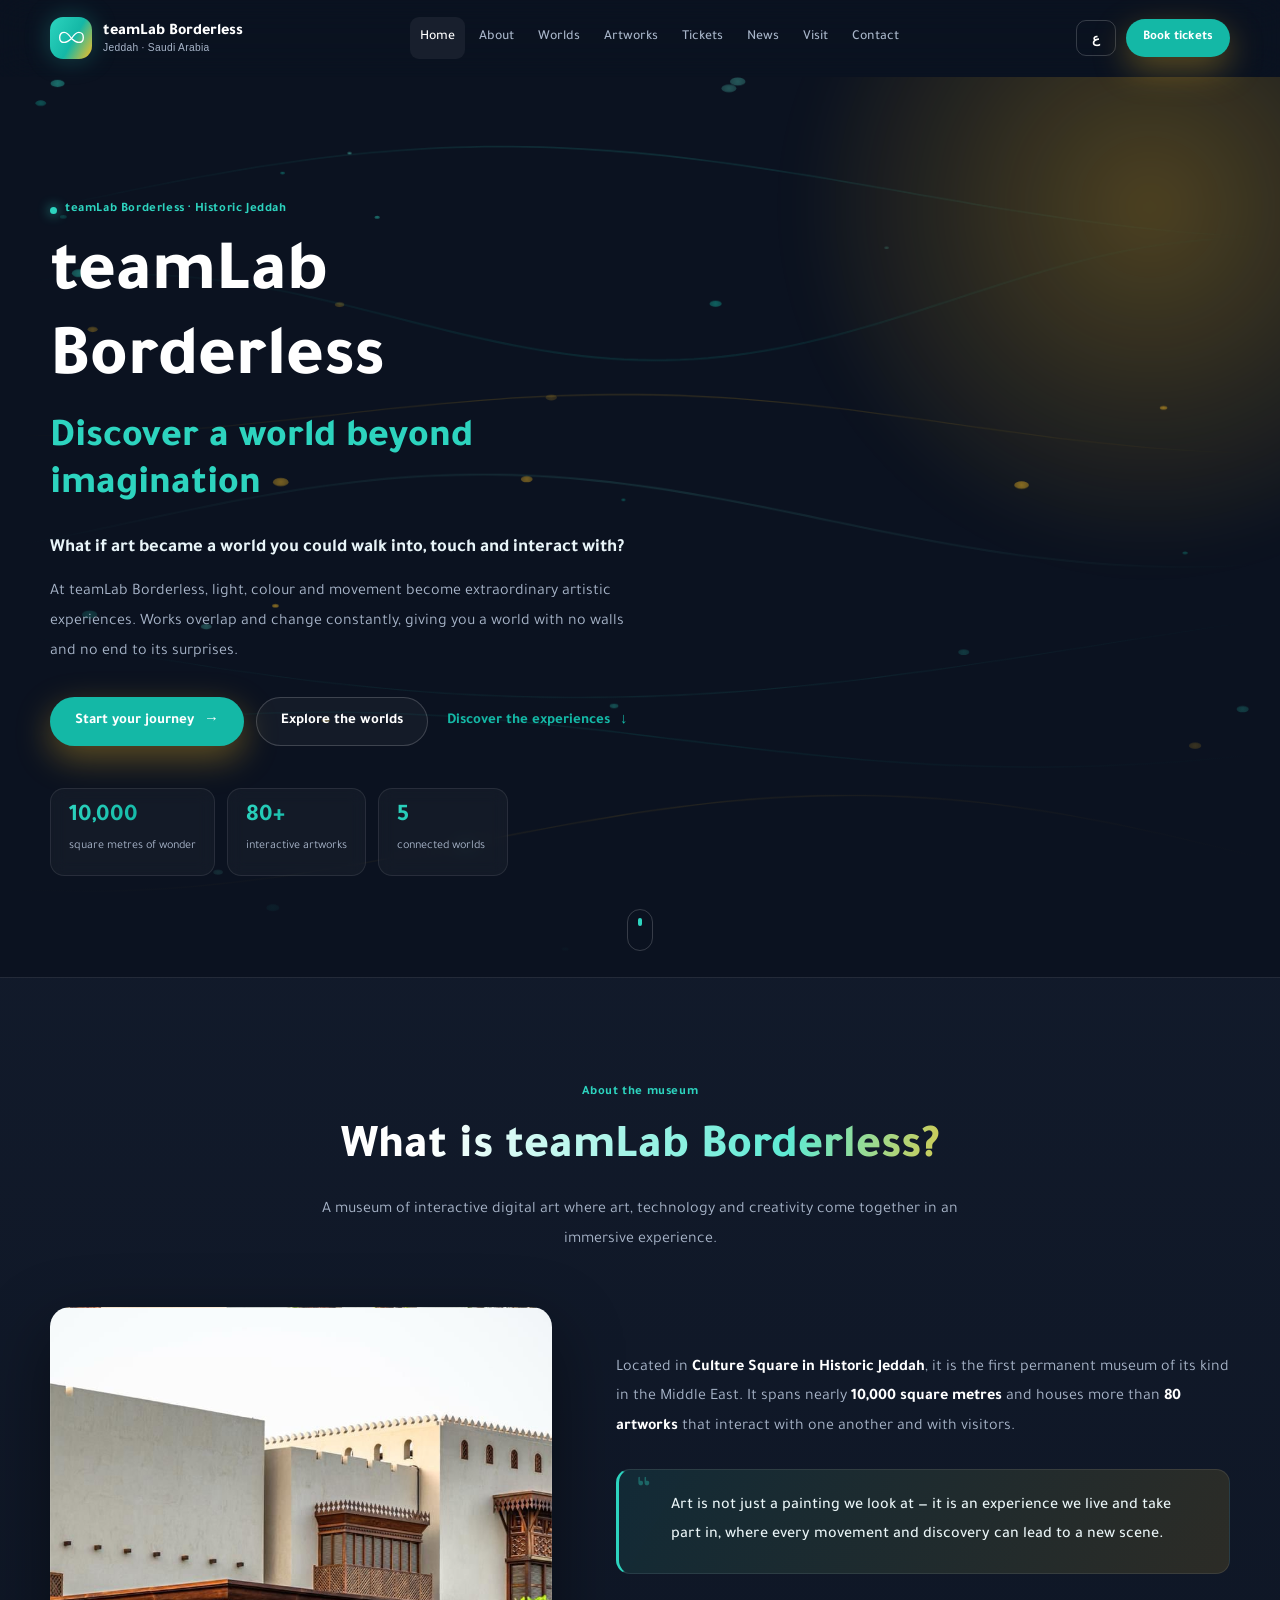
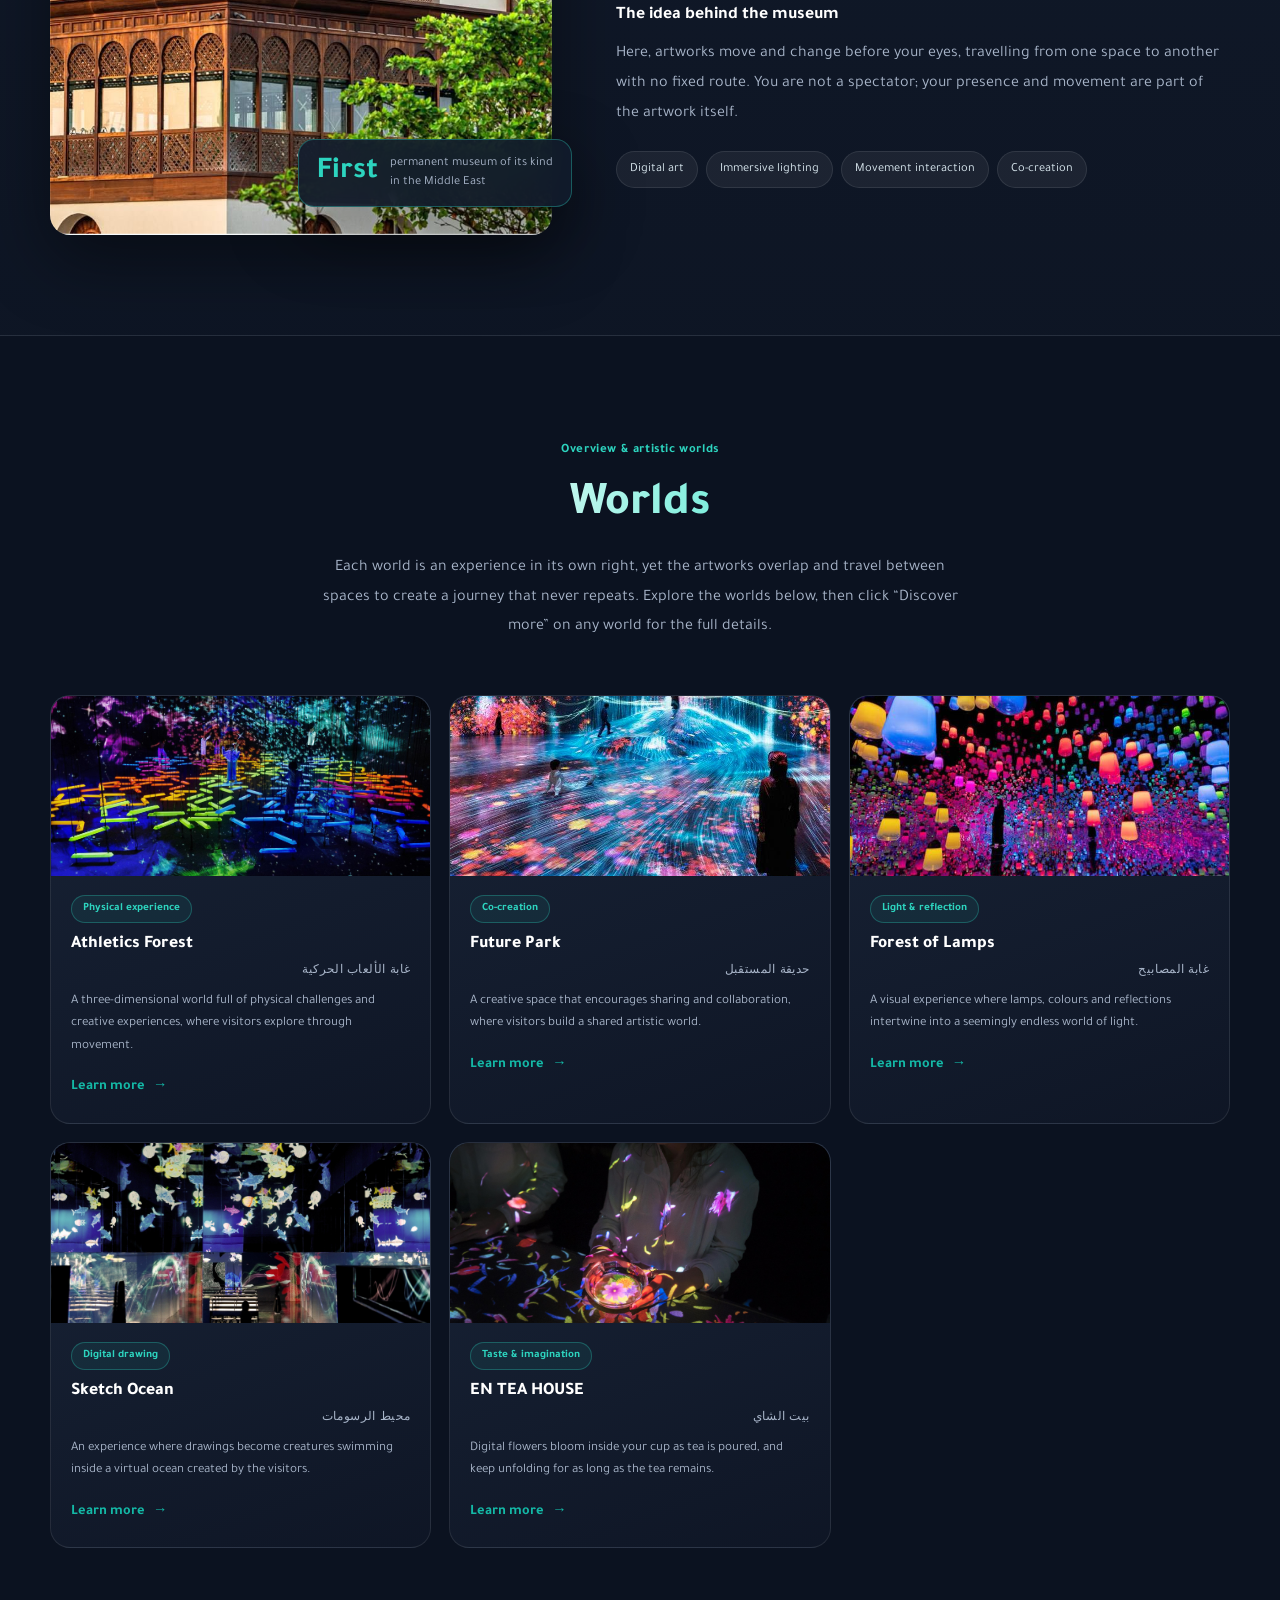
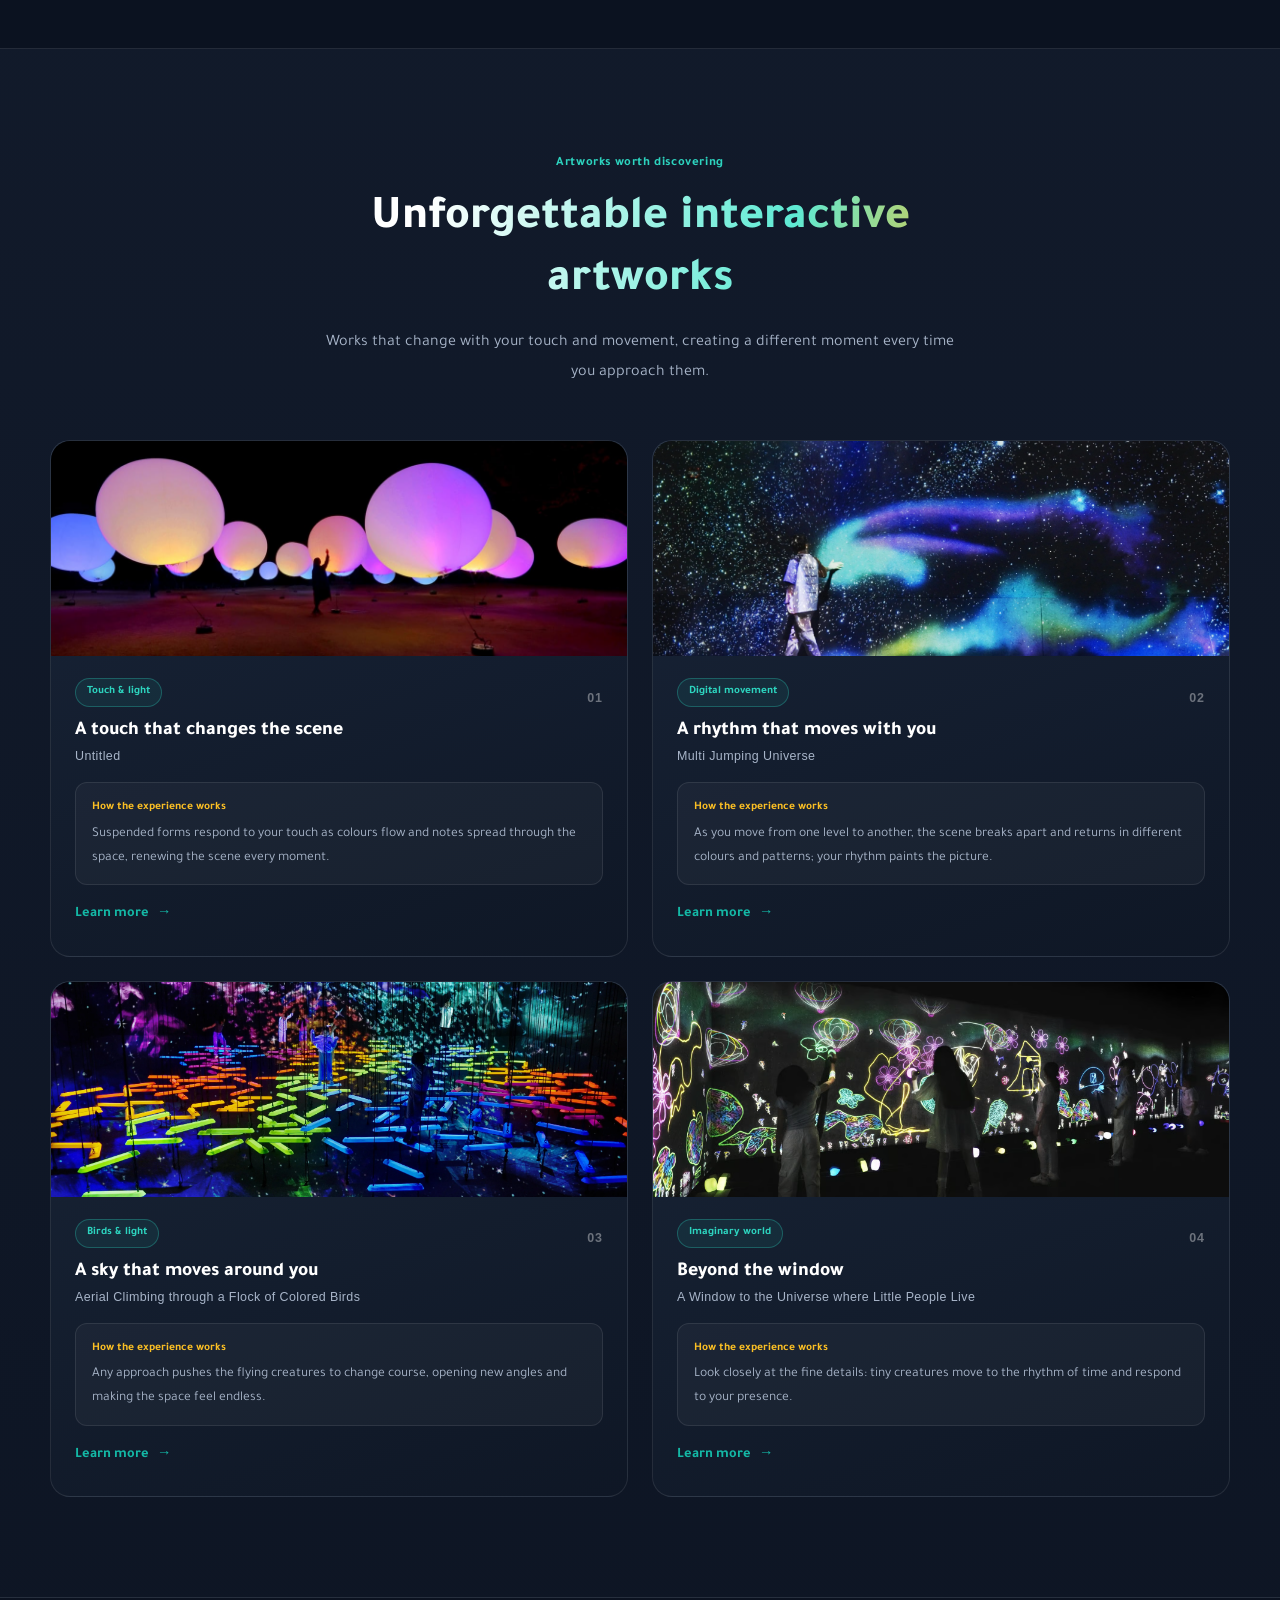
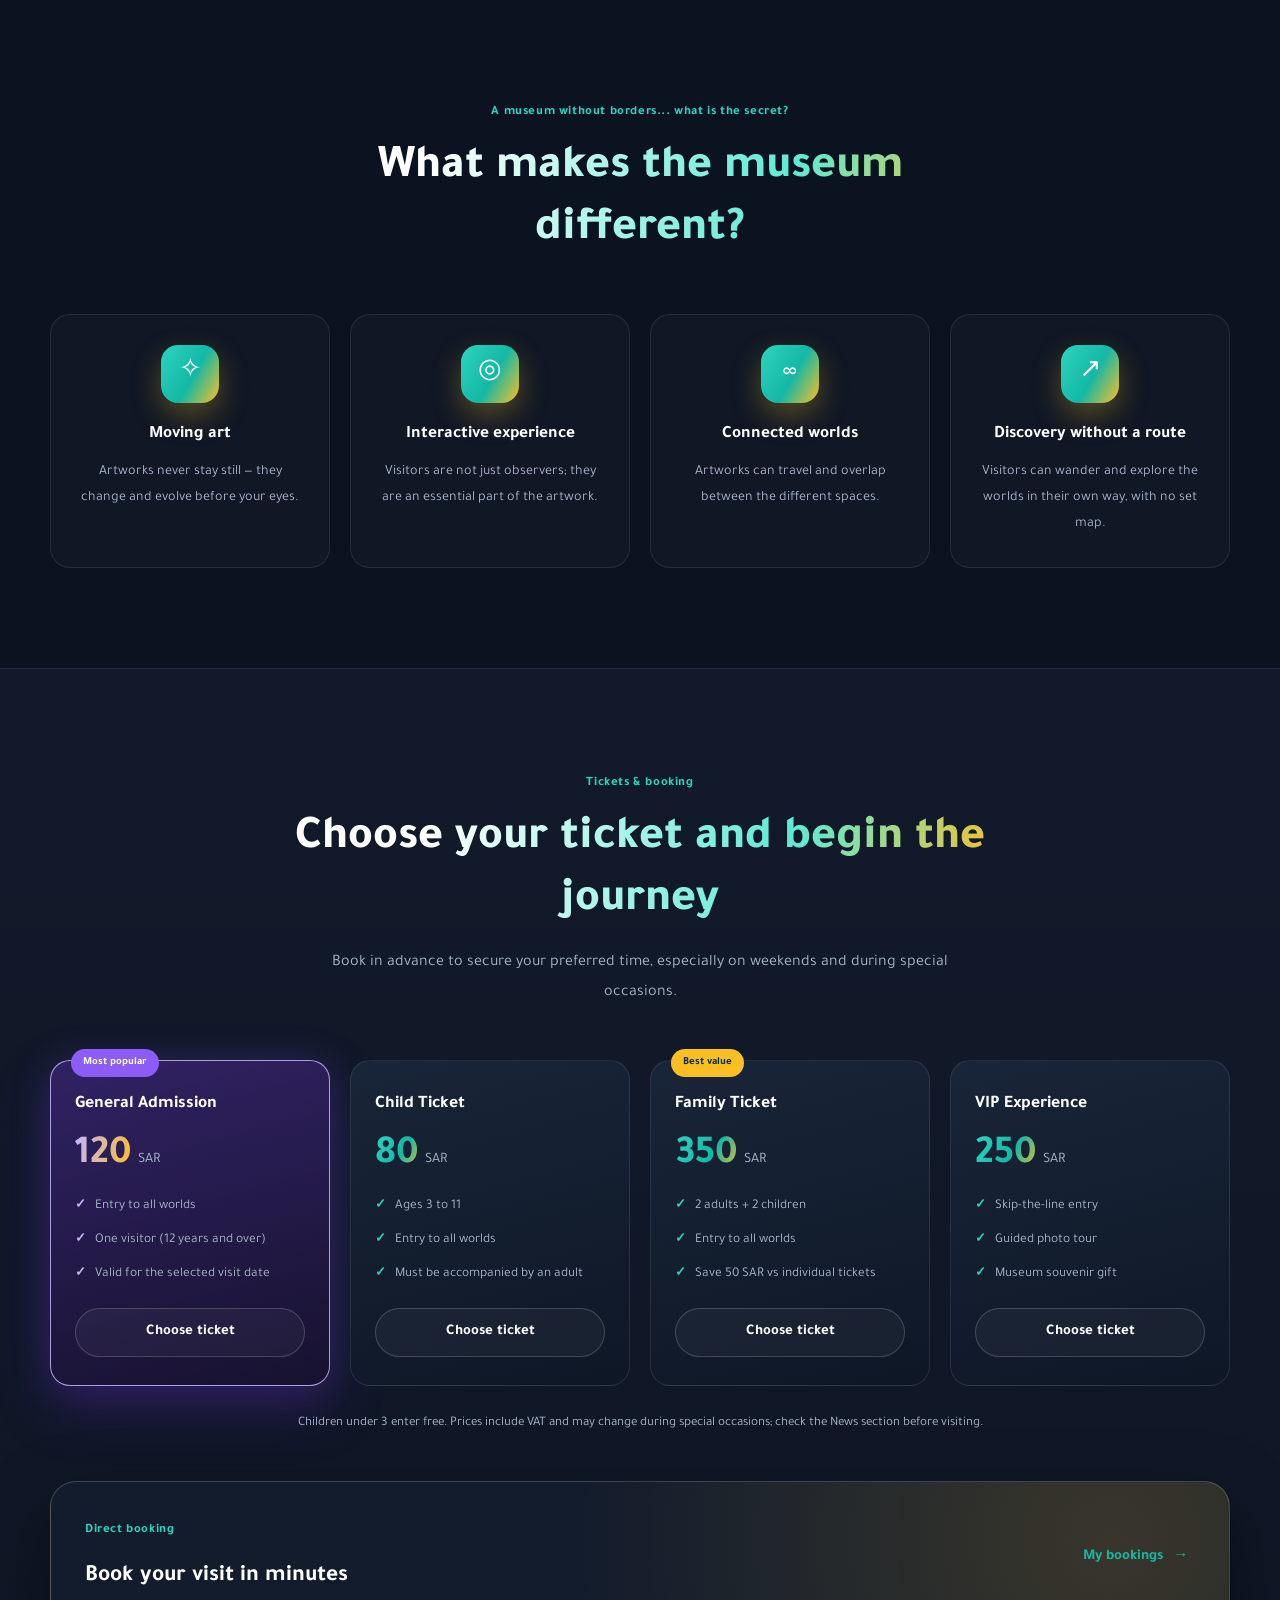
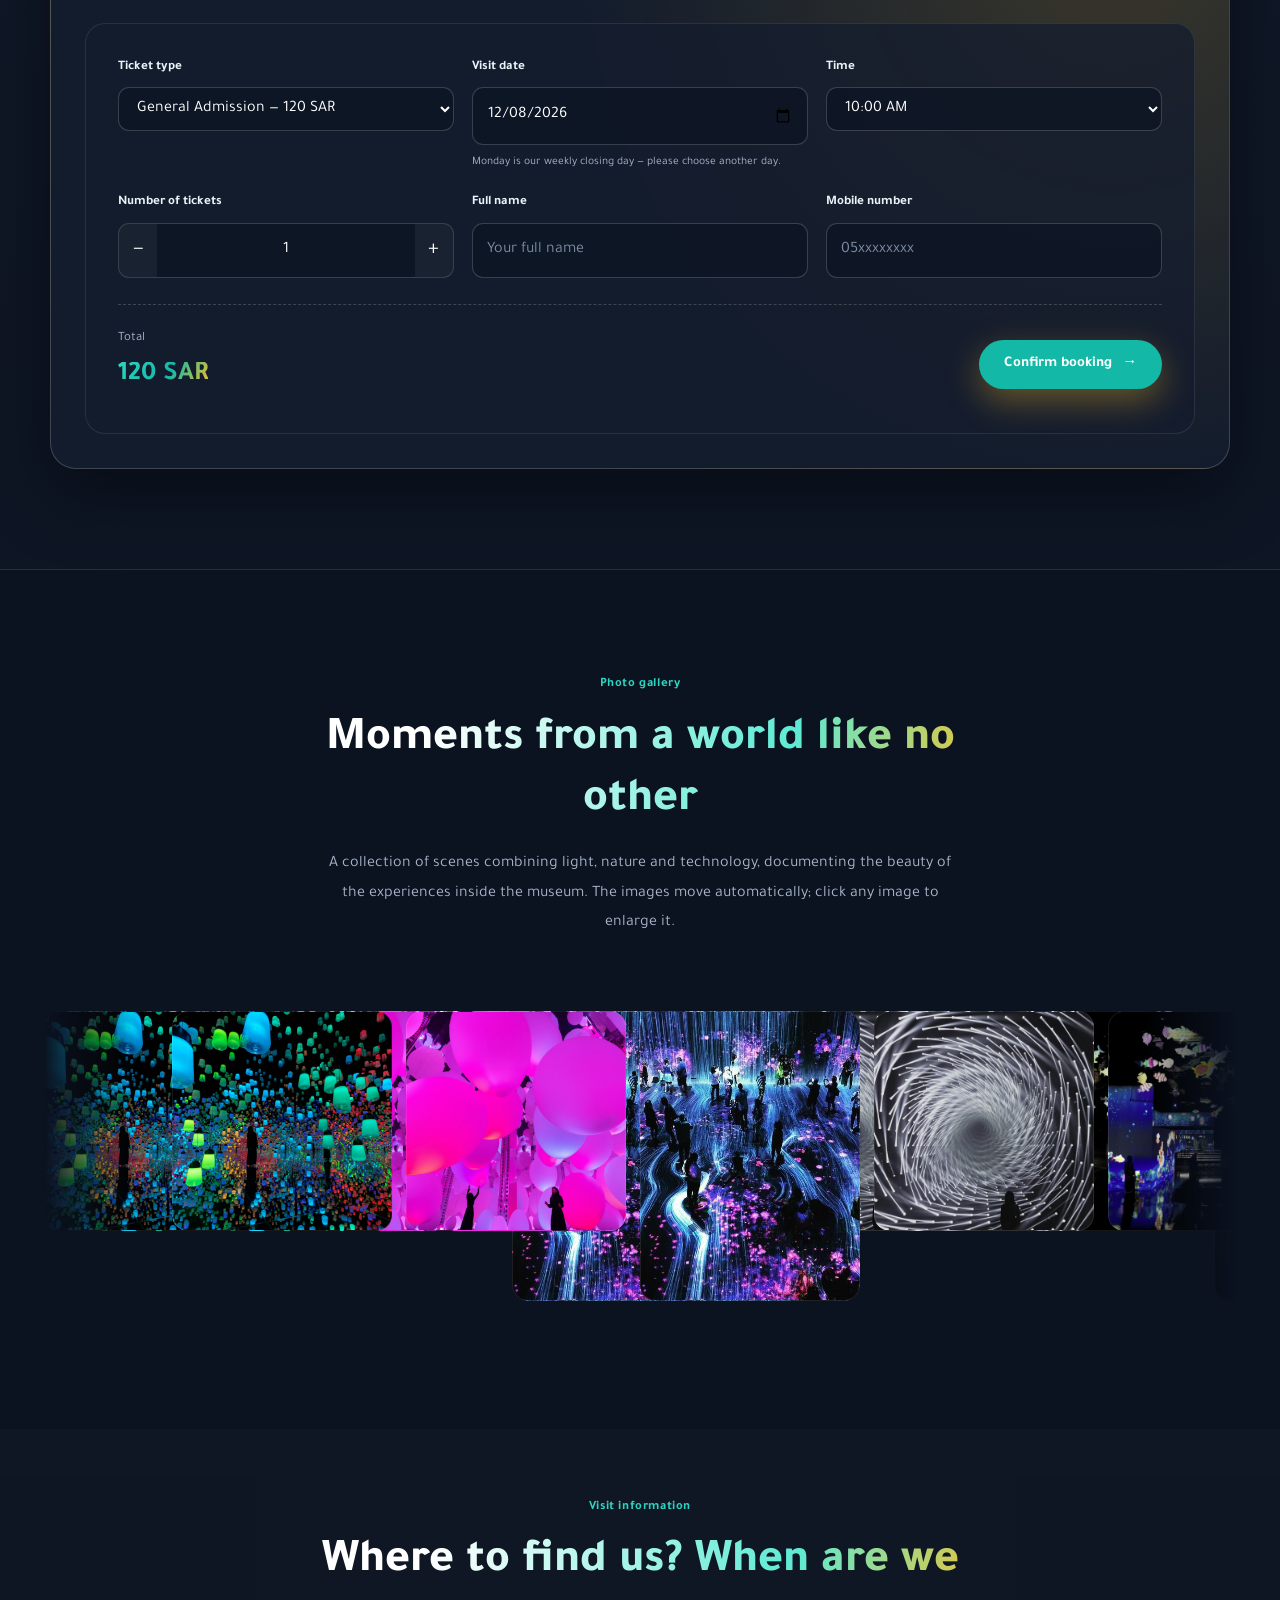
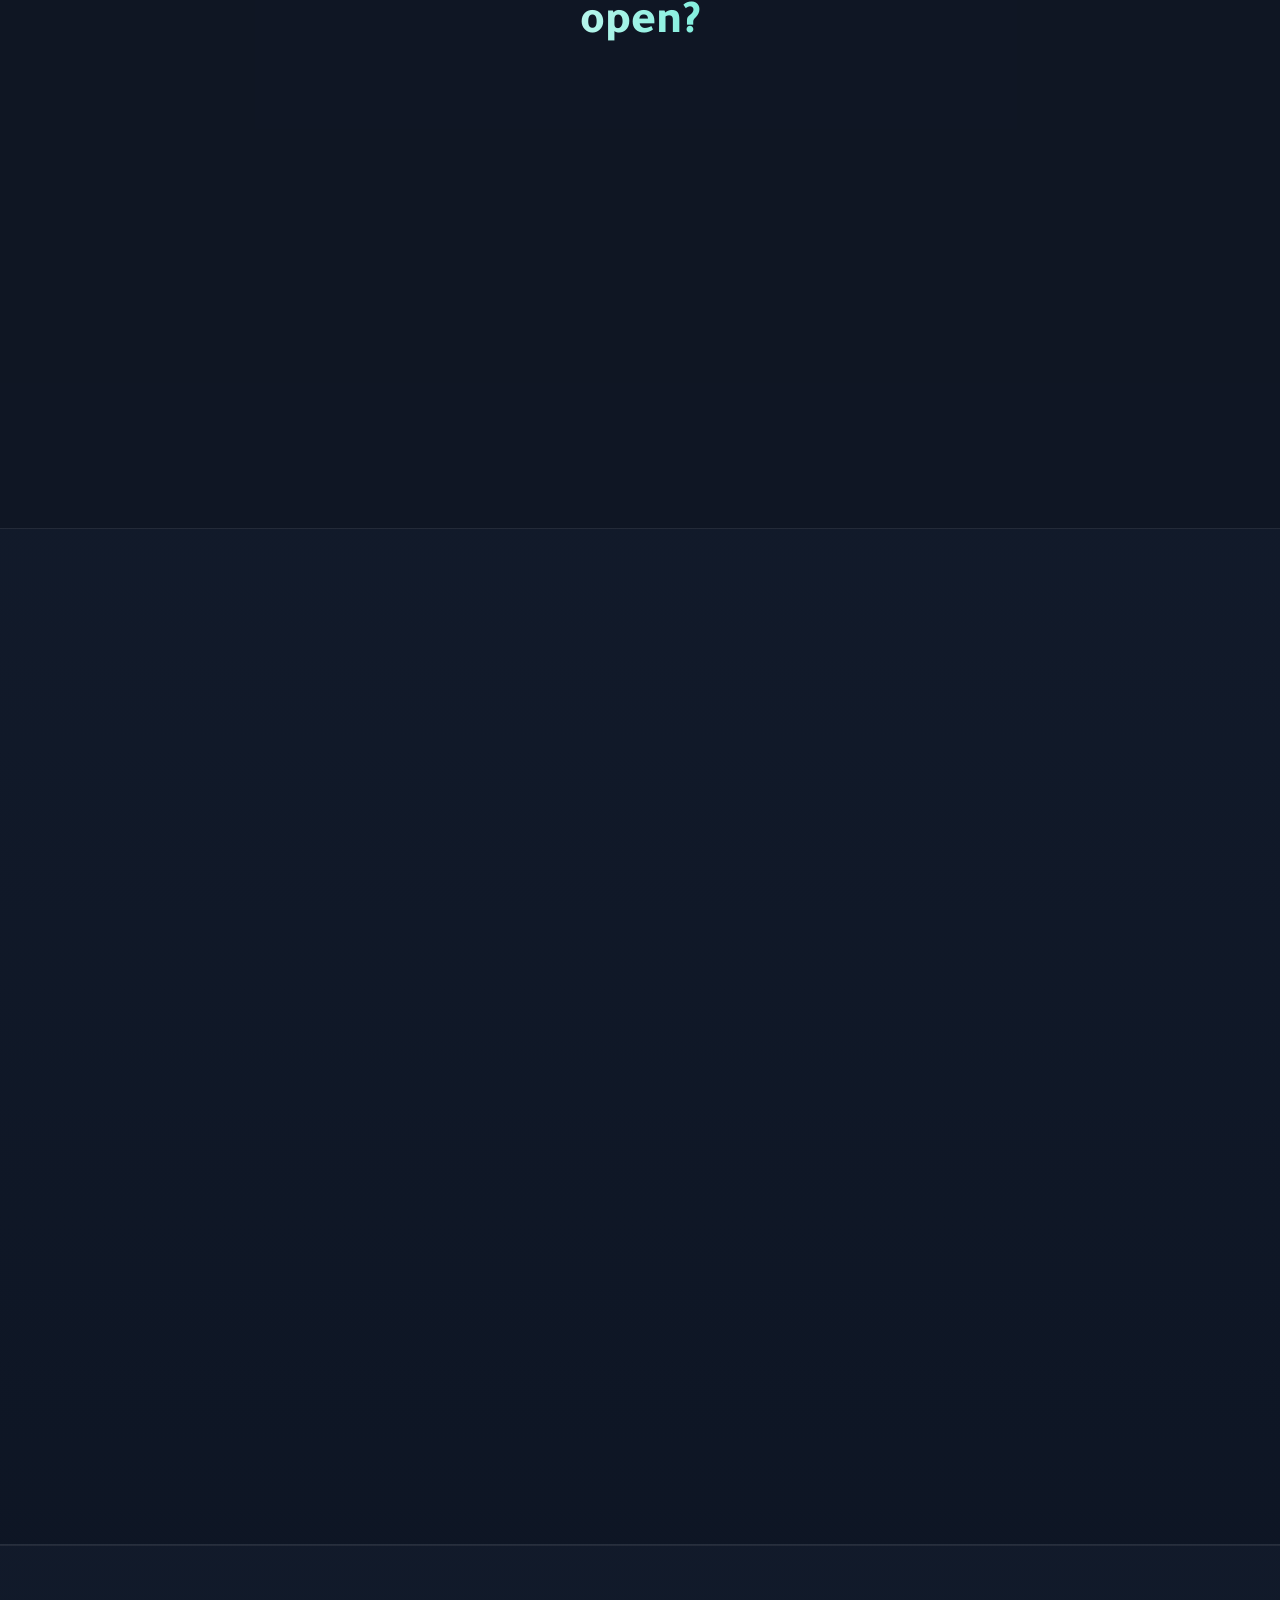
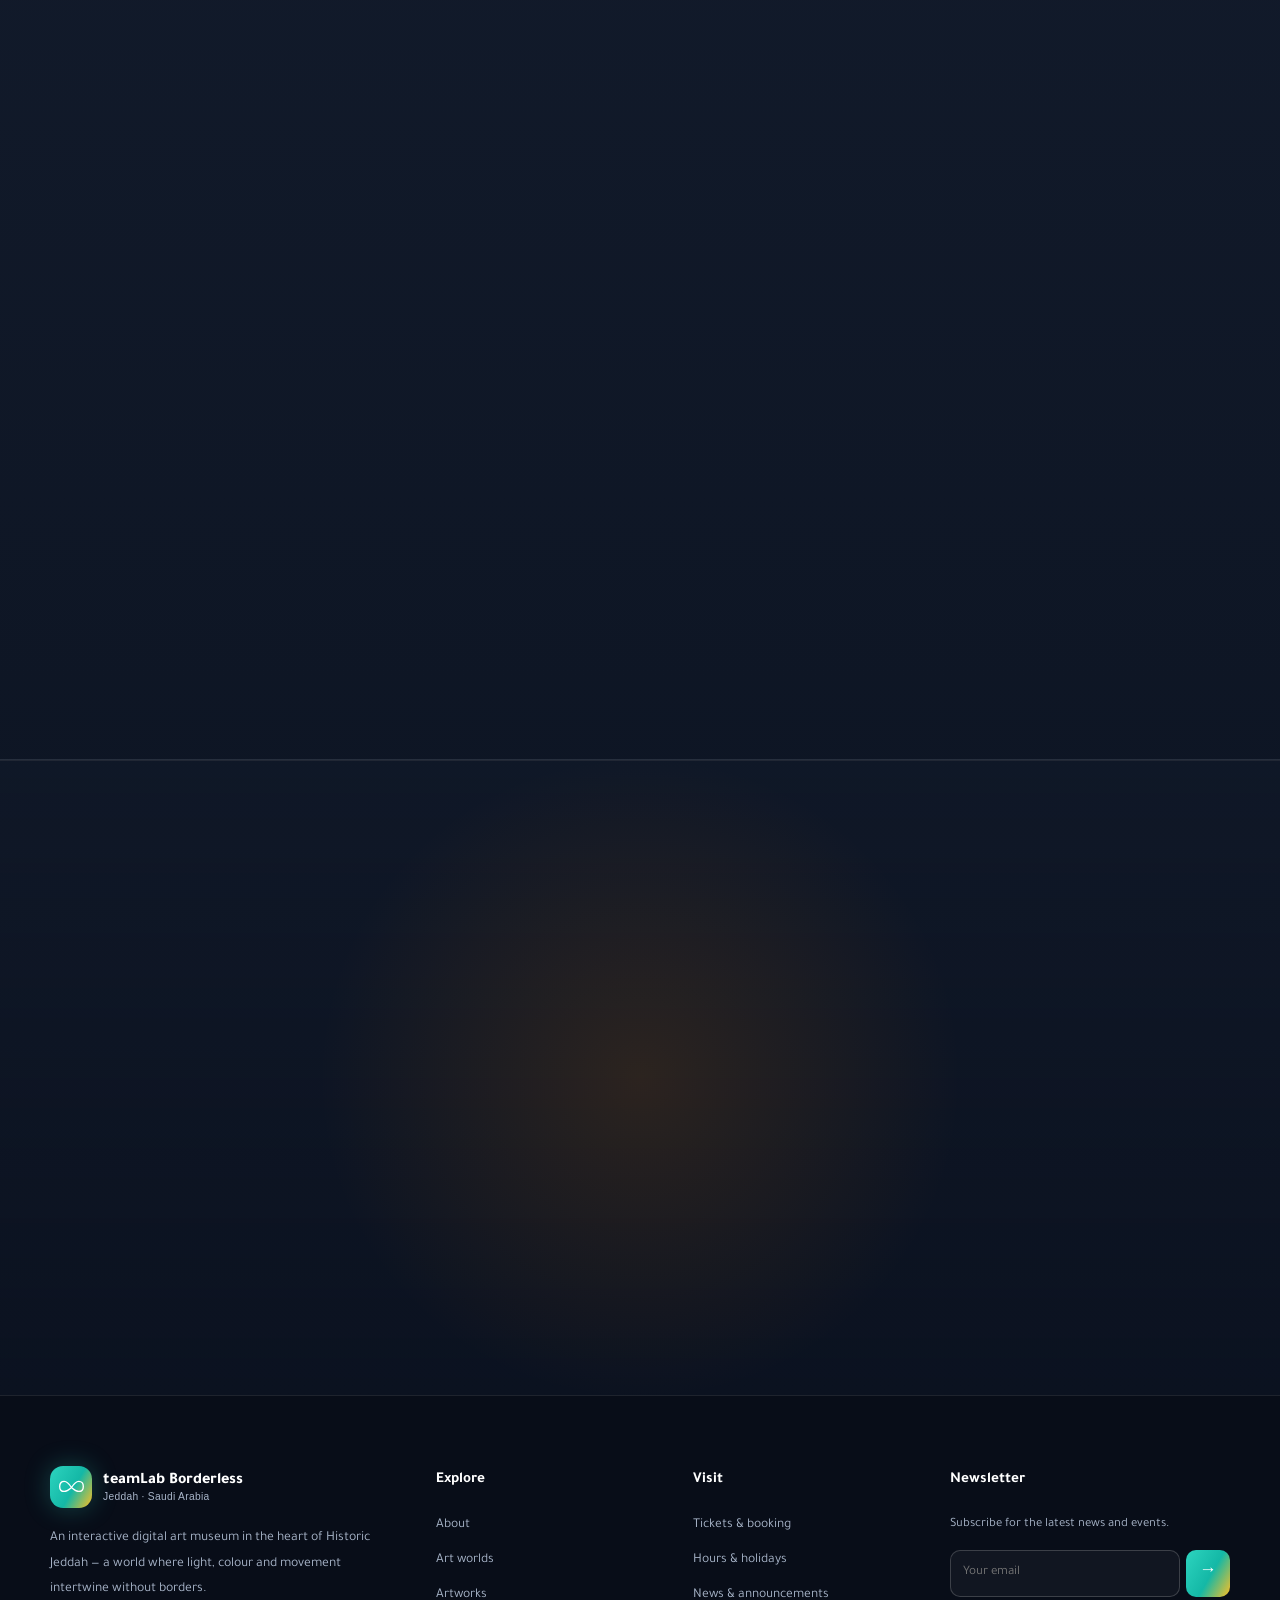
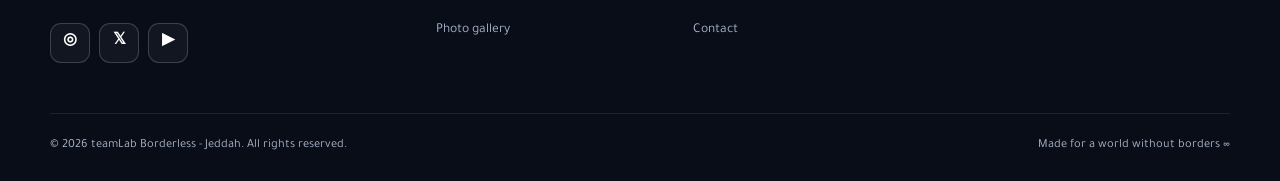
==== en.html @ b6b41d46 "Edit the Social" ====
<!DOCTYPE html>
<html lang="en" dir="ltr">
<head>
  <meta charset="UTF-8">
  <meta name="viewport" content="width=device-width, initial-scale=1.0">
  <meta name="description" content="teamLab Borderless Jeddah: an interactive digital art museum in Jeddah Historic District. Explore the worlds, book your ticket, and discover timings, holidays and news.">
  <meta name="theme-color" content="#0b1220">
  <title>teamLab Borderless | Jeddah - Saudi Arabia</title>

  <link rel="preconnect" href="https://fonts.googleapis.com">
  <link rel="preconnect" href="https://fonts.gstatic.com" crossorigin>
  <link href="https://fonts.googleapis.com/css2?family=Tajawal:wght@400;500;700;800&display=swap" rel="stylesheet">
  <link rel="stylesheet" href="assets/css/style.css?v=9">
</head>
<body>
  <a class="skip-link" href="#main">Skip to content</a>

  <!-- ============ Header ============ -->
  <header class="site-header" id="site-header">
    <div class="container header-inner">
      <a class="brand" href="#home" aria-label="teamLab Borderless - Home">
        <span class="brand-mark" aria-hidden="true">
          <svg viewBox="0 0 48 48" fill="none" stroke="currentColor" stroke-width="2.4">
            <path d="M24 24c-5-8-9-11-13-11C6 13 3 17 3 22s3 9 8 9c5 0 9-4 13-7 4 3 8 7 13 7 5 0 8-4 8-9s-3-9-8-9c-4 0-8 3-13 11Z"/>
          </svg>
        </span>
        <span class="brand-text">
          <strong>teamLab Borderless</strong>
          <small>Jeddah · Saudi Arabia</small>
        </span>
      </a>

      <nav class="nav" id="primary-nav" aria-label="Main navigation">
        <a href="#home">Home</a>
        <a href="#about">About</a>
        <a href="#worlds">Worlds</a>
        <a href="#artworks">Artworks</a>
        <a href="#tickets">Tickets</a>
        <a href="#news">News</a>
        <a href="#visit">Visit</a>
        <a href="#contact">Contact</a>
      </nav>

      <div class="header-actions">
        <a class="lang-switch" href="index.html" lang="ar" aria-label="النسخة العربية" title="العربية">ع</a>
        <button class="btn btn--small btn--primary" type="button" data-book-scroll>Book tickets</button>
        <button class="menu-toggle" id="menu-toggle" type="button" aria-label="Open menu" aria-expanded="false" aria-controls="primary-nav">
          <span></span><span></span><span></span>
        </button>
      </div>
    </div>
  </header>

  <main id="main">
    <!-- ============ Hero ============ -->
    <section class="hero" id="home">
      <canvas class="hero-canvas" id="hero-canvas" aria-hidden="true"></canvas>
      <div class="hero-glow" aria-hidden="true"></div>
      <div class="container hero-grid">
        <div class="hero-copy reveal">
          <span class="eyebrow"><span class="eyebrow-dot"></span> teamLab Borderless · Historic Jeddah</span>
          <h1 class="hero-title">
            teamLab Borderless
            <span class="accent-text">Discover a world beyond imagination</span>
          </h1>
          <p class="hero-lead">What if art became a world you could walk into, touch and interact with?</p>
          <p class="hero-text">At teamLab Borderless, light, colour and movement become extraordinary artistic experiences. Works overlap and change constantly, giving you a world with no walls and no end to its surprises.</p>
          <div class="hero-actions">
            <button class="btn btn--primary" type="button" data-book-scroll>Start your journey <span aria-hidden="true">→</span></button>
            <a class="btn btn--ghost" href="#worlds">Explore the worlds</a>
            <a class="btn btn--text" href="#artworks">Discover the experiences <span aria-hidden="true">↓</span></a>
          </div>
          <div class="hero-stats">
            <div class="stat"><strong>10,000</strong><span>square metres of wonder</span></div>
            <div class="stat"><strong>80+</strong><span>interactive artworks</span></div>
            <div class="stat"><strong>5</strong><span>connected worlds</span></div>
          </div>
        </div>
      </div>
      <a class="scroll-cue" href="#about" aria-label="Scroll to next section"><span></span></a>
    </section>

    <!-- ============ About ============ -->
    <section class="section section--tint" id="about">
      <div class="container">
        <div class="section-head reveal">
          <span class="eyebrow">About the museum</span>
          <h2 class="section-title">What is teamLab Borderless?</h2>
          <p class="section-lead">A museum of interactive digital art where art, technology and creativity come together in an immersive experience.</p>
        </div>
        <div class="about-grid">
          <div class="about-media reveal">
            <div class="media media--about" data-img="assets/img/museum.jpg" role="img" aria-label="A view inside the museum">
              <div class="media__placeholder">
                <span class="media__symbol">✦</span>
                <strong>Image placeholder</strong>
                <small>assets/img/about-museum.svg</small>
              </div>
            </div>
            <div class="about-badge">
              <strong>First</strong>
              <span>permanent museum of its kind<br>in the Middle East</span>
            </div>
          </div>
          <div class="about-copy reveal">
            <p>Located in <strong>Culture Square in Historic Jeddah</strong>, it is the first permanent museum of its kind in the Middle East. It spans nearly <strong>10,000 square metres</strong> and houses more than <strong>80 artworks</strong> that interact with one another and with visitors.</p>
            <div class="quote-card">
              <span class="quote-mark" aria-hidden="true">“</span>
              <p>Art is not just a painting we look at — it is an experience we live and take part in, where every movement and discovery can lead to a new scene.</p>
            </div>
            <h3 class="mini-title">The idea behind the museum</h3>
            <p>Here, artworks move and change before your eyes, travelling from one space to another with no fixed route. You are not a spectator; your presence and movement are part of the artwork itself.</p>
            <div class="about-chips">
              <span>Digital art</span><span>Immersive lighting</span><span>Movement interaction</span><span>Co-creation</span>
            </div>
          </div>
        </div>
      </div>
    </section>

    <!-- ============ Worlds ============ -->
    <section class="section" id="worlds">
      <div class="container">
        <div class="section-head reveal">
          <span class="eyebrow">Overview &amp; artistic worlds</span>
          <h2 class="section-title">Worlds</h2>
          <p class="section-lead">Each world is an experience in its own right, yet the artworks overlap and travel between spaces to create a journey that never repeats. Explore the worlds below, then click “Discover more” on any world for the full details.</p>
        </div>

        <div class="world-grid">
          <article class="world-card reveal" data-title="Athletics Forest" data-en="غابة الألعاب الحركية" data-desc="A three-dimensional world full of physical challenges and creative experiences, where visitors explore spaces through movement and interaction with the digital environment." data-extra="Wear comfortable clothes — you will jump, climb and move freely between interactive platforms and walls." data-duration="About 25 minutes">
            <div class="media media--world-1" data-img="assets/img/Athletics-Forest.jpe" role="img" aria-label="Athletics Forest">
              <div class="media__placeholder"><span class="media__symbol">✦</span><strong>Image placeholder</strong><small>Athletics-Forest.jpe</small></div>
            </div>
            <div class="world-card__body">
              <span class="badge">Physical experience</span>
              <h3>Athletics Forest</h3>
              <span class="en-name" dir="rtl">غابة الألعاب الحركية</span>
              <p>A three-dimensional world full of physical challenges and creative experiences, where visitors explore through movement.</p>
              <button class="card-link" type="button" data-detail>Learn more <span aria-hidden="true">→</span></button>
            </div>
          </article>

          <article class="world-card reveal" data-title="Future Park" data-en="حديقة المستقبل" data-desc="A creative space that encourages sharing and collaboration, where visitors help build a shared artistic world through their ideas and interactions." data-extra="Your drawings appear instantly on walls and floors; work with others to watch your world change together." data-duration="About 20 minutes">
            <div class="media media--world-2" data-img="assets/img/Future-Park.jpe" role="img" aria-label="Future Park">
              <div class="media__placeholder"><span class="media__symbol">✦</span><strong>Image placeholder</strong><small>Future-Park.jpe</small></div>
            </div>
            <div class="world-card__body">
              <span class="badge">Co-creation</span>
              <h3>Future Park</h3>
              <span class="en-name" dir="rtl">حديقة المستقبل</span>
              <p>A creative space that encourages sharing and collaboration, where visitors build a shared artistic world.</p>
              <button class="card-link" type="button" data-detail>Learn more <span aria-hidden="true">→</span></button>
            </div>
          </article>

          <article class="world-card reveal" data-title="Forest of Lamps" data-en="غابة المصابيح" data-desc="A visual experience where lamps, colours and reflections intertwine to create a world of light that seems to stretch without end." data-extra="Turn off your camera flash and let your eyes adjust to the dark to discover layers of light and endless reflections." data-duration="About 15 minutes">
            <div class="media media--world-3" data-img="assets/img/Forest-of-Lamps.jpe" role="img" aria-label="Forest of Lamps">
              <div class="media__placeholder"><span class="media__symbol">✦</span><strong>Image placeholder</strong><small>Forest-of-Lamps.jpe</small></div>
            </div>
            <div class="world-card__body">
              <span class="badge">Light &amp; reflection</span>
              <h3>Forest of Lamps</h3>
              <span class="en-name" dir="rtl">غابة المصابيح</span>
              <p>A visual experience where lamps, colours and reflections intertwine into a seemingly endless world of light.</p>
              <button class="card-link" type="button" data-detail>Learn more <span aria-hidden="true">→</span></button>
            </div>
          </article>

          <article class="world-card reveal" data-title="Sketch Ocean" data-en="محيط الرسومات" data-desc="An artistic experience that lets visitors help create a digital ocean world, where drawings become creatures inside the virtual sea." data-extra="Draw a creature on the provided paper, then watch it swim in the digital ocean alongside other visitors' drawings." data-duration="About 20 minutes">
            <div class="media media--world-4" data-img="assets/img/Sketch-Ocean.jpe" role="img" aria-label="Sketch Ocean">
              <div class="media__placeholder"><span class="media__symbol">✦</span><strong>Image placeholder</strong><small>Sketch-Ocean.jpe</small></div>
            </div>
            <div class="world-card__body">
              <span class="badge">Digital drawing</span>
              <h3>Sketch Ocean</h3>
              <span class="en-name" dir="rtl">محيط الرسومات</span>
              <p>An experience where drawings become creatures swimming inside a virtual ocean created by the visitors.</p>
              <button class="card-link" type="button" data-detail>Learn more <span aria-hidden="true">→</span></button>
            </div>
          </article>

          <article class="world-card reveal" data-title="EN TEA HOUSE" data-en="بيت الشاي" data-desc="An experience combining tea and digital art, where digital flowers appear and bloom inside the cup as tea is poured, continuing while the tea remains." data-extra="Sit down, order a cup of tea and watch the digital flowers bloom and change with every sip. Reserved for museum guests." data-duration="About 15 minutes">
            <div class="media media--world-5" data-img="assets/img/EN-TEA-HOUSE.jpe" role="img" aria-label="EN TEA HOUSE">
              <div class="media__placeholder"><span class="media__symbol">✦</span><strong>Image placeholder</strong><small>EN-TEA-HOUSE.jpe</small></div>
            </div>
            <div class="world-card__body">
              <span class="badge">Taste &amp; imagination</span>
              <h3>EN TEA HOUSE</h3>
              <span class="en-name" dir="rtl">بيت الشاي</span>
              <p>Digital flowers bloom inside your cup as tea is poured, and keep unfolding for as long as the tea remains.</p>
              <button class="card-link" type="button" data-detail>Learn more <span aria-hidden="true">→</span></button>
            </div>
          </article>
        </div>
      </div>
    </section>

    <!-- ============ Artworks ============ -->
    <section class="section section--tint" id="artworks">
      <div class="container">
        <div class="section-head reveal">
          <span class="eyebrow">Artworks worth discovering</span>
          <h2 class="section-title">Unforgettable interactive artworks</h2>
          <p class="section-lead">Works that change with your touch and movement, creating a different moment every time you approach them.</p>
        </div>
        <div class="art-grid">
          <article class="art-card reveal" data-title="A touch that changes the scene" data-en="Untitled" data-desc="Suspended forms respond to your touch as colours flow and notes spread through the space, renewing the scene every moment." data-extra="Every touch reshapes the colour and sound; try touching together with friends to see the artwork evolve differently." data-duration="Open interactive experience">
            <div class="media media--art-1" data-img="assets/img/Untitled.jpe" role="img" aria-label="Artwork: Untitled">
              <div class="media__placeholder"><span class="media__symbol">✦</span><strong>Image placeholder</strong><small>Untitled.jpe</small></div>
            </div>
            <div class="art-card__body">
              <div class="art-card__top"><span class="badge">Touch &amp; light</span><span class="art-index">01</span></div>
              <h3>A touch that changes the scene</h3>
              <span class="en-name" dir="ltr">Untitled</span>
              <div class="art-explain"><span>How the experience works</span><p>Suspended forms respond to your touch as colours flow and notes spread through the space, renewing the scene every moment.</p></div>
              <button class="card-link" type="button" data-detail>Learn more <span aria-hidden="true">→</span></button>
            </div>
          </article>

          <article class="art-card reveal" data-title="A rhythm that moves with you" data-en="Multi Jumping Universe" data-desc="As you move from one level to another, the scene breaks apart and returns in different colours and patterns; the rhythm of your movement paints the picture." data-extra="Your jumps transform the scene; each jump opens a new layer of colour and pattern in the digital world." data-duration="Physical experience">
            <div class="media media--art-2" data-img="assets/img/Multi-Jumping-Universe.webp" role="img" aria-label="Artwork: Multi Jumping Universe">
              <div class="media__placeholder"><span class="media__symbol">✦</span><strong>Image placeholder</strong><small>Multi-Jumping-Universe.webp</small></div>
            </div>
            <div class="art-card__body">
              <div class="art-card__top"><span class="badge">Digital movement</span><span class="art-index">02</span></div>
              <h3>A rhythm that moves with you</h3>
              <span class="en-name" dir="ltr">Multi Jumping Universe</span>
              <div class="art-explain"><span>How the experience works</span><p>As you move from one level to another, the scene breaks apart and returns in different colours and patterns; your rhythm paints the picture.</p></div>
              <button class="card-link" type="button" data-detail>Learn more <span aria-hidden="true">→</span></button>
            </div>
          </article>

          <article class="art-card reveal" data-title="A sky that moves around you" data-en="Aerial Climbing through a Flock of Colored Birds" data-desc="Any approach pushes the flying creatures to change course, opening new angles and making the space feel as if it stretches without end." data-extra="As you approach, the birds take flight and change direction, revealing a new scene with every step." data-duration="Visual experience">
            <div class="media media--art-3" data-img="assets/img/Aerial-Climbing.webp" role="img" aria-label="Artwork: Aerial Climbing through a Flock of Colored Birds">
              <div class="media__placeholder"><span class="media__symbol">✦</span><strong>Image placeholder</strong><small>Aerial-Climbing.webp</small></div>
            </div>
            <div class="art-card__body">
              <div class="art-card__top"><span class="badge">Birds &amp; light</span><span class="art-index">03</span></div>
              <h3>A sky that moves around you</h3>
              <span class="en-name" dir="ltr">Aerial Climbing through a Flock of Colored Birds</span>
              <div class="art-explain"><span>How the experience works</span><p>Any approach pushes the flying creatures to change course, opening new angles and making the space feel endless.</p></div>
              <button class="card-link" type="button" data-detail>Learn more <span aria-hidden="true">→</span></button>
            </div>
          </article>

          <article class="art-card reveal" data-title="Beyond the window" data-en="A Window to the Universe where Little People Live" data-desc="Look closely at the fine details: tiny creatures move to the rhythm of time and respond to your presence with a change in motion." data-extra="Come closer and watch the details; the little characters move and react to time and to you standing there." data-duration="Reflection &amp; interaction">
            <div class="media media--art-4" data-img="assets/img/Window-to-the-Universe.avif" role="img" aria-label="Artwork: A Window to the Universe where Little People Live">
              <div class="media__placeholder"><span class="media__symbol">✦</span><strong>Image placeholder</strong><small>Window-to-the-Universe.avif</small></div>
            </div>
            <div class="art-card__body">
              <div class="art-card__top"><span class="badge">Imaginary world</span><span class="art-index">04</span></div>
              <h3>Beyond the window</h3>
              <span class="en-name" dir="ltr">A Window to the Universe where Little People Live</span>
              <div class="art-explain"><span>How the experience works</span><p>Look closely at the fine details: tiny creatures move to the rhythm of time and respond to your presence.</p></div>
              <button class="card-link" type="button" data-detail>Learn more <span aria-hidden="true">→</span></button>
            </div>
          </article>
        </div>
      </div>
    </section>

    <!-- ============ Difference ============ -->
    <section class="section" id="difference">
      <div class="container">
        <div class="section-head reveal">
          <span class="eyebrow">A museum without borders... what is the secret?</span>
          <h2 class="section-title">What makes the museum different?</h2>
        </div>
        <div class="feature-grid">
          <article class="feature-card reveal">
            <span class="feature-icon" aria-hidden="true">✧</span>
            <h3>Moving art</h3>
            <p>Artworks never stay still — they change and evolve before your eyes.</p>
          </article>
          <article class="feature-card reveal">
            <span class="feature-icon" aria-hidden="true">◎</span>
            <h3>Interactive experience</h3>
            <p>Visitors are not just observers; they are an essential part of the artwork.</p>
          </article>
          <article class="feature-card reveal">
            <span class="feature-icon" aria-hidden="true">∞</span>
            <h3>Connected worlds</h3>
            <p>Artworks can travel and overlap between the different spaces.</p>
          </article>
          <article class="feature-card reveal">
            <span class="feature-icon" aria-hidden="true">↗</span>
            <h3>Discovery without a route</h3>
            <p>Visitors can wander and explore the worlds in their own way, with no set map.</p>
          </article>
        </div>
      </div>
    </section>

    <!-- ============ Tickets & Booking ============ -->
    <section class="section section--tint" id="tickets">
      <div class="container">
        <div class="section-head reveal">
          <span class="eyebrow">Tickets &amp; booking</span>
          <h2 class="section-title">Choose your ticket and begin the journey</h2>
          <p class="section-lead">Book in advance to secure your preferred time, especially on weekends and during special occasions.</p>
        </div>

        <div class="ticket-grid">
          <article class="ticket-card ticket-card--popular reveal" data-ticket="general">
            <span class="ticket-tag">Most popular</span>
            <h3>General Admission</h3>
            <p class="ticket-price"><strong>120</strong><span>SAR</span></p>
            <ul><li>Entry to all worlds</li><li>One visitor (12 years and over)</li><li>Valid for the selected visit date</li></ul>
            <button class="btn btn--ghost btn--full" type="button" data-select-ticket="general">Choose ticket</button>
          </article>
          <article class="ticket-card reveal" data-ticket="child">
            <h3>Child Ticket</h3>
            <p class="ticket-price"><strong>80</strong><span>SAR</span></p>
            <ul><li>Ages 3 to 11</li><li>Entry to all worlds</li><li>Must be accompanied by an adult</li></ul>
            <button class="btn btn--ghost btn--full" type="button" data-select-ticket="child">Choose ticket</button>
          </article>
          <article class="ticket-card reveal" data-ticket="family">
            <span class="ticket-tag ticket-tag--alt">Best value</span>
            <h3>Family Ticket</h3>
            <p class="ticket-price"><strong>350</strong><span>SAR</span></p>
            <ul><li>2 adults + 2 children</li><li>Entry to all worlds</li><li>Save 50 SAR vs individual tickets</li></ul>
            <button class="btn btn--ghost btn--full" type="button" data-select-ticket="family">Choose ticket</button>
          </article>
          <article class="ticket-card reveal" data-ticket="vip">
            <h3>VIP Experience</h3>
            <p class="ticket-price"><strong>250</strong><span>SAR</span></p>
            <ul><li>Skip-the-line entry</li><li>Guided photo tour</li><li>Museum souvenir gift</li></ul>
            <button class="btn btn--ghost btn--full" type="button" data-select-ticket="vip">Choose ticket</button>
          </article>
        </div>

        <p class="ticket-note reveal">Children under 3 enter free. Prices include VAT and may change during special occasions; check the News section before visiting.</p>

        <div class="booking-panel reveal" id="booking-panel">
          <div class="booking-head">
            <div>
              <span class="eyebrow">Direct booking</span>
              <h3>Book your visit in minutes</h3>
            </div>
            <button class="btn btn--text" type="button" id="show-bookings">My bookings <span aria-hidden="true">→</span></button>
          </div>
          <form id="booking-form" novalidate>
            <div class="form-grid">
              <div class="field">
                <label for="book-ticket">Ticket type</label>
                <select id="book-ticket" name="ticket" required>
                  <option value="general">General Admission — 120 SAR</option>
                  <option value="child">Child Ticket — 80 SAR</option>
                  <option value="family">Family Ticket — 350 SAR</option>
                  <option value="vip">VIP Experience — 250 SAR</option>
                </select>
              </div>
              <div class="field">
                <label for="book-date">Visit date</label>
                <input id="book-date" name="date" type="date" required>
                <small class="field-hint" id="date-hint">Monday is our weekly closing day — please choose another day.</small>
              </div>
              <div class="field">
                <label for="book-time">Time</label>
                <select id="book-time" name="time" required></select>
              </div>
              <div class="field">
                <label for="book-qty">Number of tickets</label>
                <div class="stepper">
                  <button type="button" data-step="-1" aria-label="Decrease quantity">−</button>
                  <input id="book-qty" name="qty" type="number" value="1" min="1" max="10" readonly>
                  <button type="button" data-step="1" aria-label="Increase quantity">+</button>
                </div>
              </div>
              <div class="field">
                <label for="book-name">Full name</label>
                <input id="book-name" name="name" type="text" autocomplete="name" placeholder="Your full name" required>
              </div>
              <div class="field">
                <label for="book-phone">Mobile number</label>
                <input id="book-phone" name="phone" type="tel" autocomplete="tel" dir="ltr" placeholder="05xxxxxxxx" required>
              </div>
            </div>
            <div class="booking-summary">
              <div>
                <span>Total</span>
                <strong id="booking-total">120 SAR</strong>
              </div>
              <p id="booking-message" role="status" aria-live="polite"></p>
              <button class="btn btn--primary" type="submit">Confirm booking <span aria-hidden="true">→</span></button>
            </div>
          </form>
        </div>
      </div>
    </section>

    <!-- ============ Gallery ============ -->
    <section class="section" id="gallery">
      <div class="container">
        <div class="section-head reveal">
          <span class="eyebrow">Photo gallery</span>
          <h2 class="section-title">Moments from a world like no other</h2>
          <p class="section-lead">A collection of scenes combining light, nature and technology, documenting the beauty of the experiences inside the museum. The images move automatically; click any image to enlarge it.</p>
        </div>
        <div class="gallery-grid">
          <div class="gallery-rail">
            <div class="gallery-set">
          <button class="gallery-item media media--g1" type="button" data-index="0" data-img="assets/img/gallery-01.webp" data-caption="Light reflections in the Forest of Lamps" aria-label="View image: Light reflections in the Forest of Lamps">
            <span class="media__placeholder"><span class="media__symbol">✦</span><strong>Image placeholder</strong><small>gallery-01.webp</small></span>
          </button>
          <button class="gallery-item media media--g2" type="button" data-index="1" data-img="assets/img/gallery-02.webp" data-caption="A visitor interacting with a light sphere" aria-label="View image: A visitor interacting with a light sphere">
            <span class="media__placeholder"><span class="media__symbol">✦</span><strong>Image placeholder</strong><small>gallery-02.webp</small></span>
          </button>
          <button class="gallery-item media media--g3" type="button" data-index="2" data-img="assets/img/gallery-03.jpg" data-caption="Colours flowing across the floor" aria-label="View image: Colours flowing across the floor">
            <span class="media__placeholder"><span class="media__symbol">✦</span><strong>Image placeholder</strong><small>gallery-03.jpg</small></span>
          </button>
          <button class="gallery-item media media--g4" type="button" data-index="3" data-img="assets/img/gallery-04.avif" data-caption="A scene of light and shadow" aria-label="View image: A scene of light and shadow">
            <span class="media__placeholder"><span class="media__symbol">✦</span><strong>Image placeholder</strong><small>gallery-04.avif</small></span>
          </button>
          <button class="gallery-item media media--g5" type="button" data-index="4" data-img="assets/img/gallery-05.avif" data-caption="Drawings turning into sea creatures" aria-label="View image: Drawings turning into sea creatures">
            <span class="media__placeholder"><span class="media__symbol">✦</span><strong>Image placeholder</strong><small>gallery-05.avif</small></span>
          </button>
          <button class="gallery-item media media--g6" type="button" data-index="5" data-img="assets/img/gallery-06.avif" data-caption="A digital flower blooming inside the cup" aria-label="View image: A digital flower blooming inside the cup">
            <span class="media__placeholder"><span class="media__symbol">✦</span><strong>Image placeholder</strong><small>gallery-06.avif</small></span>
          </button>
          <button class="gallery-item media media--g7" type="button" data-index="6" data-img="assets/img/gallery-07.avif" data-caption="Sand and falling rose petals" aria-label="View image: Sand and falling rose petals">
            <span class="media__placeholder"><span class="media__symbol">✦</span><strong>Image placeholder</strong><small>gallery-07.avif</small></span>
          </button>
          <button class="gallery-item media media--g8" type="button" data-index="7" data-img="assets/img/gallery-08.avif" data-caption="The Factory — turning the fish you draw into an original product" aria-label="View image: The Factory">
            <span class="media__placeholder"><span class="media__symbol">✦</span><strong>Image placeholder</strong><small>gallery-08.avif</small></span>
          </button>
            </div>
            <div class="gallery-set" aria-hidden="true">
          <button class="gallery-item media media--g1" type="button" aria-hidden="true" tabindex="-1" data-index="0" data-img="assets/img/gallery-01.webp" data-caption="Light reflections in the Forest of Lamps" aria-label="View image: Light reflections in the Forest of Lamps">
            <span class="media__placeholder"><span class="media__symbol">✦</span><strong>Image placeholder</strong><small>gallery-01.webp</small></span>
          </button>
          <button class="gallery-item media media--g2" type="button" aria-hidden="true" tabindex="-1" data-index="1" data-img="assets/img/gallery-02.webp" data-caption="A visitor interacting with a light sphere" aria-label="View image: A visitor interacting with a light sphere">
            <span class="media__placeholder"><span class="media__symbol">✦</span><strong>Image placeholder</strong><small>gallery-02.webp</small></span>
          </button>
          <button class="gallery-item media media--g3" type="button" aria-hidden="true" tabindex="-1" data-index="2" data-img="assets/img/gallery-03.jpg" data-caption="Colours flowing across the floor" aria-label="View image: Colours flowing across the floor">
            <span class="media__placeholder"><span class="media__symbol">✦</span><strong>Image placeholder</strong><small>gallery-03.jpg</small></span>
          </button>
          <button class="gallery-item media media--g4" type="button" aria-hidden="true" tabindex="-1" data-index="3" data-img="assets/img/gallery-04.avif" data-caption="A scene of light and shadow" aria-label="View image: A scene of light and shadow">
            <span class="media__placeholder"><span class="media__symbol">✦</span><strong>Image placeholder</strong><small>gallery-04.avif</small></span>
          </button>
          <button class="gallery-item media media--g5" type="button" aria-hidden="true" tabindex="-1" data-index="4" data-img="assets/img/gallery-05.avif" data-caption="Drawings turning into sea creatures" aria-label="View image: Drawings turning into sea creatures">
            <span class="media__placeholder"><span class="media__symbol">✦</span><strong>Image placeholder</strong><small>gallery-05.avif</small></span>
          </button>
          <button class="gallery-item media media--g6" type="button" aria-hidden="true" tabindex="-1" data-index="5" data-img="assets/img/gallery-06.avif" data-caption="A digital flower blooming inside the cup" aria-label="View image: A digital flower blooming inside the cup">
            <span class="media__placeholder"><span class="media__symbol">✦</span><strong>Image placeholder</strong><small>gallery-06.avif</small></span>
          </button>
          <button class="gallery-item media media--g7" type="button" aria-hidden="true" tabindex="-1" data-index="6" data-img="assets/img/gallery-07.avif" data-caption="Sand and falling rose petals" aria-label="View image: Sand and falling rose petals">
            <span class="media__placeholder"><span class="media__symbol">✦</span><strong>Image placeholder</strong><small>gallery-07.avif</small></span>
          </button>
          <button class="gallery-item media media--g8" type="button" aria-hidden="true" tabindex="-1" data-index="7" data-img="assets/img/gallery-08.avif" data-caption="The Factory — turning the fish you draw into an original product" aria-label="View image: The Factory">
            <span class="media__placeholder"><span class="media__symbol">✦</span><strong>Image placeholder</strong><small>gallery-08.avif</small></span>
          </button>
            </div>
          </div>
        </div>
      </div>
    </section>

    <!-- ============ Visit Info (compact, after gallery) ============ -->
    <section class="section" id="visit">
      <div class="container">
        <div class="section-head reveal">
          <span class="eyebrow">Visit information</span>
          <h2 class="section-title">Where to find us? When are we open?</h2>
        </div>
        <div class="visit-grid">
          <article class="visit-card reveal">
            <span class="visit-icon" aria-hidden="true">⌖</span>
            <h3>Location</h3>
            <p>Culture Square, Historic Jeddah, Jeddah, Saudi Arabia.</p>
            <a class="inline-link" href="https://www.google.com/maps/search/?api=1&query=Jeddah+Historic+District+Culture+Square" target="_blank" rel="noopener">Open in Google Maps →</a>
          </article>
          <article class="visit-card reveal">
            <span class="visit-icon" aria-hidden="true">◷</span>
            <h3>Days &amp; opening hours</h3>
            <ul class="hours-list">
              <li><span>Saturday – Wednesday</span><strong>10:00 AM – 10:00 PM</strong></li>
              <li><span>Thursday &amp; Friday</span><strong>10:00 AM – 11:00 PM</strong></li>
              <li class="closed"><span>Monday</span><strong>Closed (maintenance)</strong></li>
            </ul>
            <p class="visit-small">Last entry 60 minutes before closing.</p>
          </article>
          <article class="visit-card reveal">
            <span class="visit-icon" aria-hidden="true">✺</span>
            <h3>Holidays &amp; occasions</h3>
            <ul class="holiday-list">
              <li><strong>22 February</strong><span>Founding Day — special hours</span></li>
              <li><strong>23 September</strong><span>National Day — special hours</span></li>
              <li><strong>Eid al-Fitr &amp; Eid al-Adha</strong><span>Hours announced two days before Eid</span></li>
            </ul>
            <p class="visit-small">Hours may change on public holidays; follow the News section.</p>
          </article>
          <article class="visit-card reveal">
            <span class="visit-icon" aria-hidden="true">✦</span>
            <h3>Before you visit</h3>
            <ul class="tips-list">
              <li>Arrive 15 minutes before your slot.</li>
              <li>Wear comfortable clothes for moving around.</li>
              <li>Photography is allowed without flash.</li>
              <li>Children under 3 enter free.</li>
            </ul>
          </article>
        </div>
      </div>
    </section>

    <!-- ============ News ============ -->
    <section class="section section--tint" id="news">
      <div class="container">
        <div class="section-head reveal">
          <span class="eyebrow">News &amp; announcements</span>
          <h2 class="section-title">What's new in a world without borders</h2>
          <p class="section-lead">Everything happening at the museum: openings, events and notices before your visit.</p>
        </div>
        <div class="news-filters reveal" role="group" aria-label="Filter news">
          <button class="filter-btn is-active" type="button" data-news-filter="all" aria-pressed="true">All</button>
          <button class="filter-btn" type="button" data-news-filter="news" aria-pressed="false">News</button>
          <button class="filter-btn" type="button" data-news-filter="event" aria-pressed="false">Events</button>
          <button class="filter-btn" type="button" data-news-filter="notice" aria-pressed="false">Notices</button>
        </div>
        <div class="news-grid" id="news-grid">
          <article class="news-card reveal" data-cat="news" data-full="The museum has opened a new version of Forest of Lamps with expanded lighting design and a reflective floor that doubles the depth of the scene. The new version is available to all visitors with a general ticket and runs until further notice.">
            <div class="news-meta"><span class="news-cat">News</span><time datetime="2026-11-12">12 November 2026</time></div>
            <h3>Forest of Lamps reopens with a new design</h3>
            <p>Expanded lighting and a reflective floor that doubles the depth of the luminous scene.</p>
            <button class="card-link" type="button" data-news-toggle>Read more <span aria-hidden="true">→</span></button>
          </article>
          <article class="news-card reveal" data-cat="event" data-full="An open creative workshop for children and families where they draw sea creatures that appear live inside Sketch Ocean. The workshop is free with admission and begins at 11 AM every Thursday and Friday.">
            <div class="news-meta"><span class="news-cat">Event</span><time datetime="2026-10-28">28 October 2026</time></div>
            <h3>Sketch Ocean for children and families</h3>
            <p>A drawing workshop where your sketches become creatures swimming in the digital ocean.</p>
            <button class="card-link" type="button" data-news-toggle>Read more <span aria-hidden="true">→</span></button>
          </article>
          <article class="news-card reveal" data-cat="notice" data-full="In preparation for peak holiday attendance, the museum will stay open until 11 PM on Thursdays and Fridays, with entry slots every 30 minutes. Advance booking is recommended to confirm your time.">
            <div class="news-meta"><span class="news-cat">Notice</span><time datetime="2026-10-20">20 October 2026</time></div>
            <h3>Updated hours for the holiday season</h3>
            <p>Entry slots every 30 minutes on weekends, with advance booking recommended.</p>
            <button class="card-link" type="button" data-news-toggle>Read more <span aria-hidden="true">→</span></button>
          </article>
          <article class="news-card reveal" data-cat="event" data-full="In partnership with Culture Square, the museum hosts an artistic talk titled 'Art in Motion' discussing how movement becomes a digital painting. The talk is open to the public and reserved for ticket holders.">
            <div class="news-meta"><span class="news-cat">Event</span><time datetime="2026-10-05">5 October 2026</time></div>
            <h3>'Art in Motion' talk with Culture Square</h3>
            <p>An artistic talk explaining how a visitor's movement becomes a changing visual scene.</p>
            <button class="card-link" type="button" data-news-toggle>Read more <span aria-hidden="true">→</span></button>
          </article>
          <article class="news-card reveal" data-cat="notice" data-full="A standing reminder: Monday is reserved for routine maintenance and artwork development, and the museum does not receive visitors on that day. We apologise for any inconvenience and ask you to check the visit calendar before booking.">
            <div class="news-meta"><span class="news-cat">Notice</span><time datetime="2026-09-22">22 September 2026</time></div>
            <h3>Reminder: Monday is a maintenance day</h3>
            <p>The museum closes every Monday for artwork development and system maintenance.</p>
            <button class="card-link" type="button" data-news-toggle>Read more <span aria-hidden="true">→</span></button>
          </article>
        </div>
      </div>
    </section>

    <!-- ============ Contact ============ -->
    <section class="section section--tint" id="contact">
      <div class="container contact-grid">
        <div class="contact-copy reveal">
          <span class="eyebrow">Contact us</span>
          <h2 class="section-title">We're here to answer your questions</h2>
          <p>Booking questions, private events, school visits or anything else — send us a message and we'll get back to you as soon as we can.</p>
          <ul class="contact-list">
            <li><span class="contact-icon" aria-hidden="true">⌖</span><span><strong>Address</strong><span>Culture Square, Historic Jeddah, Jeddah</span></span></li>
            <li><span class="contact-icon" aria-hidden="true">✆</span><span><strong>Phone</strong><span dir="ltr">+966 538 031 946</span></span></li>
            <li><span class="contact-icon" aria-hidden="true">✉</span><span><strong>Email</strong><span dir="ltr">support@teamlab-jeddah.com</span></span></li>
          </ul>
          <div class="social-block">
            <strong>Follow us</strong>
            <div class="social-links">
              <a href="https://www.instagram.com/teamlab/" target="_blank" rel="noopener" aria-label="Instagram" title="Instagram">◎</a>
              <a href="https://x.com/teamLab_net" target="_blank" rel="noopener" aria-label="X" title="X">𝕏</a>
              <a href="https://www.youtube.com/@teamLabART" target="_blank" rel="noopener" aria-label="YouTube" title="YouTube">▶</a>
            </div>
          </div>
        </div>
        <form class="contact-form reveal" id="contact-form" novalidate>
          <div class="form-row">
            <div class="field"><label for="inq-name">Name</label><input id="inq-name" name="name" type="text" autocomplete="name" placeholder="Your name" required></div>
            <div class="field"><label for="inq-email">Email</label><input id="inq-email" name="email" type="email" autocomplete="email" dir="ltr" placeholder="you@example.com" required></div>
          </div>
          <div class="form-row">
            <div class="field"><label for="inq-phone">Mobile (optional)</label><input id="inq-phone" name="phone" type="tel" autocomplete="tel" dir="ltr" placeholder="05xxxxxxxx"></div>
            <div class="field"><label for="inq-subject">Subject</label>
              <select id="inq-subject" name="subject">
                <option>Ticket inquiry</option>
                <option>Group or private event booking</option>
                <option>School visit</option>
                <option>Question about the artworks</option>
                <option>Something else</option>
              </select>
            </div>
          </div>
          <div class="field"><label for="inq-message">Message</label><textarea id="inq-message" name="message" rows="5" placeholder="Write your message here..." required></textarea></div>
          <p class="form-status" id="inq-status" role="status" aria-live="polite"></p>
          <button class="btn btn--primary" type="submit">Send inquiry <span aria-hidden="true">→</span></button>
        </form>
      </div>
    </section>

    <!-- ============ Closing ============ -->
    <section class="closing" id="closing">
      <div class="closing-glow" aria-hidden="true"></div>
      <div class="container closing-inner reveal">
        <span class="eyebrow">To close our journey</span>
        <h2>Every discovery opens a door to a new world</h2>
        <p>We discover that art needs no borders, and that technology can turn imagination into an experience we live with all our senses.</p>
        <p class="closing-thanks">Thank you for visiting the world of teamLab Borderless. May your journey be full of inspiration and discovery!</p>
        <button class="btn btn--primary" type="button" data-book-scroll>Book your journey now <span aria-hidden="true">→</span></button>
      </div>
    </section>
  </main>

  <!-- ============ Footer ============ -->
  <footer class="site-footer">
    <div class="container footer-top">
      <div class="footer-brand">
        <a class="brand" href="#home">
          <span class="brand-mark" aria-hidden="true">
            <svg viewBox="0 0 48 48" fill="none" stroke="currentColor" stroke-width="2.4"><path d="M24 24c-5-8-9-11-13-11C6 13 3 17 3 22s3 9 8 9c5 0 9-4 13-7 4 3 8 7 13 7 5 0 8-4 8-9s-3-9-8-9c-4 0-8 3-13 11Z"/></svg>
          </span>
          <span class="brand-text"><strong>teamLab Borderless</strong><small>Jeddah · Saudi Arabia</small></span>
        </a>
        <p>An interactive digital art museum in the heart of Historic Jeddah — a world where light, colour and movement intertwine without borders.</p>
        <div class="social-links footer-social">
          <a href="https://www.instagram.com/teamlab/" target="_blank" rel="noopener" aria-label="Instagram" title="Instagram">◎</a>
          <a href="https://x.com/teamLab_net" target="_blank" rel="noopener" aria-label="X" title="X">𝕏</a>
          <a href="https://www.youtube.com/@teamLabART" target="_blank" rel="noopener" aria-label="YouTube" title="YouTube">▶</a>
        </div>
      </div>
      <div class="footer-col">
        <h4>Explore</h4>
        <a href="#about">About</a>
        <a href="#worlds">Art worlds</a>
        <a href="#artworks">Artworks</a>
        <a href="#gallery">Photo gallery</a>
      </div>
      <div class="footer-col">
        <h4>Visit</h4>
        <a href="#tickets">Tickets &amp; booking</a>
        <a href="#visit">Hours &amp; holidays</a>
        <a href="#news">News &amp; announcements</a>
        <a href="#contact">Contact</a>
      </div>
      <div class="footer-col footer-newsletter">
        <h4>Newsletter</h4>
        <p>Subscribe for the latest news and events.</p>
        <form id="newsletter-form" novalidate>
          <input type="email" name="email" placeholder="Your email" dir="ltr" aria-label="Newsletter email" required>
          <button type="submit" aria-label="Subscribe">→</button>
        </form>
        <p class="newsletter-status" id="newsletter-status" role="status" aria-live="polite"></p>
      </div>
    </div>
    <div class="container footer-bottom">
      <span>© <span id="year">2026</span> teamLab Borderless - Jeddah. All rights reserved.</span>
      <span>Made for a world without borders <span aria-hidden="true">∞</span></span>
    </div>
  </footer>

  <button class="to-top" id="to-top" type="button" aria-label="Back to top">↑</button>
  <div class="toast-wrap" id="toast-wrap" aria-live="polite" aria-atomic="true"></div>

  <!-- ============ Dialogs ============ -->
  <dialog class="modal detail-modal" id="detail-dialog" aria-labelledby="detail-title">
    <div class="modal-shell">
      <button class="modal-close" type="button" data-close-dialog aria-label="Close">×</button>
      <div class="modal-media media" id="detail-media" role="img" aria-label="Artwork detail">
        <div class="media__placeholder"><span class="media__symbol">✦</span><strong>Image placeholder</strong><small>Experience detail</small></div>
      </div>
      <div class="modal-body">
        <span class="eyebrow" id="detail-eyebrow">Interactive experience</span>
        <h2 id="detail-title"></h2>
        <span class="en-name" id="detail-en" dir="ltr"></span>
        <p id="detail-desc"></p>
        <div class="detail-extra" id="detail-extra"></div>
        <div class="detail-meta">
          <span>Estimated duration</span>
          <strong id="detail-duration"></strong>
        </div>
        <div class="modal-actions">
          <button class="btn btn--primary" type="button" id="detail-book">Book this experience <span aria-hidden="true">→</span></button>
          <button class="btn btn--ghost" type="button" data-close-dialog>Close</button>
        </div>
      </div>
    </div>
  </dialog>

  <dialog class="modal booking-confirm" id="booking-dialog" aria-labelledby="booking-dialog-title">
    <div class="modal-shell modal-shell--center">
      <button class="modal-close" type="button" data-close-dialog aria-label="Close">×</button>
      <div class="success-mark" aria-hidden="true">✓</div>
      <span class="eyebrow">Booking confirmed</span>
      <h2 id="booking-dialog-title">Your journey starts here</h2>
      <p>Keep the reference number below and show it at the entrance.</p>
      <div class="booking-ref" id="booking-ref">TLB-0000</div>
      <div class="booking-details" id="booking-details"></div>
      <p class="modal-note">This is a demo confirmation saved on this device only. No email will be sent.</p>
      <div class="modal-actions modal-actions--center">
        <button class="btn btn--primary" type="button" data-close-dialog>OK</button>
        <button class="btn btn--ghost" type="button" id="show-bookings-after">View my bookings</button>
      </div>
    </div>
  </dialog>

  <dialog class="modal bookings-modal" id="bookings-dialog" aria-labelledby="bookings-title">
    <div class="modal-shell">
      <button class="modal-close" type="button" data-close-dialog aria-label="Close">×</button>
      <span class="eyebrow">Your bookings</span>
      <h2 id="bookings-title">My bookings</h2>
      <div id="bookings-list" class="bookings-list"></div>
      <div class="modal-actions"><button class="btn btn--ghost" type="button" data-close-dialog>Close</button></div>
    </div>
  </dialog>

  <dialog class="modal gallery-modal" id="gallery-dialog" aria-label="Image viewer">
    <div class="gallery-modal-inner">
      <button class="modal-close" type="button" data-close-dialog aria-label="Close">×</button>
      <div class="media gallery-modal-media" id="gallery-modal-media" role="img" aria-label="Enlarged image">
        <div class="media__placeholder"><span class="media__symbol">✦</span><strong>Image placeholder</strong><small>Gallery image</small></div>
      </div>
      <div class="gallery-modal-bar">
        <button type="button" id="gallery-prev" aria-label="Previous image">←</button>
        <span id="gallery-caption"></span>
        <span class="gallery-count" id="gallery-count"></span>
        <button type="button" id="gallery-next" aria-label="Next image">→</button>
      </div>
    </div>
  </dialog>

  <script src="assets/js/main.js?v=8"></script>
</body>
</html>
---- assets/css/style.css ----
/* =========================================================
   teamLab Borderless Jeddah — Interactive Museum Site
   ========================================================= */

:root {
  --bg: #0b1220;
  --bg-2: #0f1726;
  --surface: #141d2e;
  --surface-2: #1a2639;
  --surface-3: #223048;
  --line: rgba(255, 255, 255, .09);
  --line-strong: rgba(255, 255, 255, .18);
  --text: #ffffff;
  --muted: #a8b5c9;
  --c1: #2dd4bf;
  --c2: #14b8a6;
  --c3: #14b8a6;
  --c4: #fbbf24;
  --grad: linear-gradient(120deg, var(--c1), var(--c2) 55%, var(--c4));
  --radius: 20px;
  --radius-sm: 12px;
  --shadow: 0 24px 70px rgba(0, 0, 0, .45);
  --font: "Tajawal", "Segoe UI", Tahoma, sans-serif;
}

* { box-sizing: border-box; }
html { scroll-behavior: smooth; scroll-padding-top: 84px; }
body {
  margin: 0;
  background: var(--bg);
  color: var(--text);
  font-family: var(--font);
  font-size: 16px;
  line-height: 1.85;
  overflow-x: hidden;
  -webkit-font-smoothing: antialiased;
}
body.menu-open { overflow: hidden; }
img, svg { max-width: 100%; display: block; }
a { color: inherit; text-decoration: none; }
button, input, select, textarea { font: inherit; color: inherit; }
button { cursor: pointer; }
h1, h2, h3, h4, p, ul { margin: 0; }
ul { padding: 0; list-style: none; }
:focus-visible { outline: 2px solid var(--c1); outline-offset: 3px; }
::selection { background: rgba(251, 191, 36, .55); color: #fff; }

.container { width: min(1180px, calc(100% - 40px)); margin-inline: auto; }
.skip-link {
  position: fixed; top: -80px; inset-inline-start: 16px; z-index: 999;
  background: var(--c1); color: #082f2a; padding: 10px 18px; border-radius: 8px; font-weight: 700;
}
.skip-link:focus { top: 12px; }

/* ---------------- Header ---------------- */
.site-header {
  position: sticky; top: 0; z-index: 100;
  background: rgba(11, 18, 32, .72);
  backdrop-filter: blur(18px);
  -webkit-backdrop-filter: blur(18px);
  border-bottom: 1px solid transparent;
  transition: background .3s, border-color .3s;
}
.site-header.scrolled { background: rgba(11, 18, 32, .94); border-bottom-color: var(--line); }
.header-inner { min-height: 76px; display: flex; align-items: center; justify-content: space-between; gap: 18px; }
.brand { display: flex; align-items: center; gap: 11px; flex-shrink: 0; }
.brand-mark {
  width: 42px; height: 42px; display: grid; place-items: center; border-radius: 13px;
  background: var(--grad); color: #fff; box-shadow: 0 0 26px rgba(45, 212, 191, .28);
}
.brand-mark svg { width: 27px; }
.brand-text { display: flex; flex-direction: column; line-height: 1.25; }
.brand-text strong { font-size: 1rem; font-weight: 800; }
.brand-text small { font-size: .64rem; color: var(--muted); letter-spacing: .3px; font-family: Arial, sans-serif; }
.nav { display: flex; align-items: center; gap: 4px; }
.nav a {
  font-size: .86rem; font-weight: 500; color: var(--muted); padding: 8px 10px; border-radius: 9px;
  transition: color .2s, background .2s; white-space: nowrap;
}
.nav a:hover, .nav a.active { color: #fff; background: rgba(255, 255, 255, .06); }
.header-actions { display: flex; align-items: center; gap: 10px; }
.menu-toggle { display: none; width: 42px; height: 42px; border: 1px solid var(--line-strong); background: var(--surface); border-radius: 12px; padding: 10px; }
.menu-toggle span { display: block; height: 2px; background: #fff; border-radius: 2px; margin: 4px 0; transition: transform .25s, opacity .25s; }
.menu-toggle[aria-expanded="true"] span:nth-child(1) { transform: translateY(6px) rotate(45deg); }
.menu-toggle[aria-expanded="true"] span:nth-child(2) { opacity: 0; }
.menu-toggle[aria-expanded="true"] span:nth-child(3) { transform: translateY(-6px) rotate(-45deg); }

/* ---------------- Buttons (Changed to Purple theme) ---------------- */
.btn {
  display: inline-flex; align-items: center; justify-content: center; gap: 10px;
  padding: 13px 24px; border-radius: 999px; border: 1px solid transparent;
  font-weight: 700; font-size: .93rem; line-height: 1.4;
  transition: transform .22s, box-shadow .22s, background .22s, border-color .22s;
  white-space: nowrap;
}
.btn:hover { transform: translateY(-2px); }
.btn--primary { background: var(--c2); color: #fff; box-shadow: 0 12px 34px rgba(251, 191, 36, .35); }
.btn--primary:hover { background: #0d9488; box-shadow: 0 16px 44px rgba(251, 191, 36, .5); }
.btn--ghost { background: rgba(255, 255, 255, .04); border-color: var(--line-strong); color: #fff; }
.btn--ghost:hover { background: rgba(251, 191, 36, .15); border-color: rgba(251, 191, 36, .55); }
.btn--text { background: transparent; color: var(--c2); padding-inline: 6px; }
.btn--text:hover { color: #fff; }
.btn--small { padding: 9px 16px; font-size: .82rem; }
.btn--full { width: 100%; }
.card-link {
  display: inline-flex; align-items: center; gap: 8px; padding: 0; margin-top: 16px;
  background: none; border: 0; color: var(--c2); font-weight: 700; font-size: .9rem;
}
.card-link:hover { color: #fff; gap: 13px; }
.inline-link { color: var(--c1); font-size: .88rem; font-weight: 700; }
.inline-link:hover { color: #fff; }

/* ---------------- Shared section styles ---------------- */
.section { padding: 100px 0; position: relative; }
.section--tint { background: linear-gradient(180deg, rgba(20, 29, 46, .72), rgba(15, 23, 38, .72)); border-block: 1px solid var(--line); }
.section-head { max-width: 720px; margin: 0 auto 52px; text-align: center; }
.eyebrow {
  display: inline-flex; align-items: center; gap: 8px; margin-bottom: 14px;
  color: var(--c1); font-size: .8rem; font-weight: 700; letter-spacing: .6px;
}
.eyebrow-dot { width: 7px; height: 7px; border-radius: 50%; background: var(--c1); box-shadow: 0 0 12px var(--c1); }
.section-title {
  font-size: clamp(1.9rem, 3.7vw, 3rem); line-height: 1.3; font-weight: 800;
  background: linear-gradient(100deg, #fff 20%, #5eead4 70%, #fbbf24);
  -webkit-background-clip: text; background-clip: text; color: transparent;
}
.section-lead { margin-top: 16px; color: var(--muted); font-size: 1rem; max-width: 640px; margin-inline: auto; }
.mini-title { font-size: 1.1rem; margin: 26px 0 8px; font-weight: 700; }

/* ---------------- Media placeholders ---------------- */
.media {
  position: relative; overflow: hidden; isolation: isolate;
  background-image: var(--img, none), var(--media-grad, linear-gradient(135deg, #102536, #143241 55%, #1a3d4a));
  background-size: cover; background-position: center;
}
.media:not(.has-image)::after {
  content: ""; position: absolute; inset: 0; z-index: 1; pointer-events: none;
  background:
    radial-gradient(circle at 25% 25%, rgba(45, 212, 191, .3), transparent 42%),
    radial-gradient(circle at 78% 70%, rgba(217, 119, 6, .28), transparent 45%),
    repeating-linear-gradient(125deg, rgba(255, 255, 255, .035) 0 1px, transparent 1px 26px);
}
.media__placeholder {
  position: absolute; inset: 0; z-index: 2; display: flex; flex-direction: column;
  align-items: center; justify-content: center; gap: 5px; padding: 18px; text-align: center;
  transition: opacity .3s, visibility .3s;
}
.media.has-image .media__placeholder { opacity: 0; visibility: hidden; }
.media__symbol { font-size: 2rem; color: rgba(255, 255, 255, .8); text-shadow: 0 0 20px rgba(45, 212, 191, .7); line-height: 1; }
.media__placeholder strong { font-size: .82rem; color: rgba(255, 255, 255, .9); }
.media__placeholder small { font-size: .67rem; color: rgba(255, 255, 255, .55); font-family: Arial, sans-serif; word-break: break-all; direction: ltr; }

.media--hero { --media-grad: radial-gradient(circle at 30% 25%, #1a3d4a, transparent 55%), radial-gradient(circle at 75% 70%, #1a3d4a, transparent 60%), linear-gradient(150deg, #0b1626, #122a38); }
.media--about { --media-grad: radial-gradient(circle at 70% 20%, #0d9488, transparent 50%), linear-gradient(160deg, #0e1d2e, #16303c); }
.media--world-1 { --media-grad: linear-gradient(150deg, #142c3a, #1a3d4a 45%, #142c3a); }
.media--world-2 { --media-grad: linear-gradient(150deg, #142c3a, #0d6e63 50%, #14b8a6); }
.media--world-3 { --media-grad: linear-gradient(150deg, #0c1b2b, #1a3d4a 45%, #1a3d4a); }
.media--world-4 { --media-grad: linear-gradient(150deg, #142c3a, #0d6e63 45%, #0f766e); }
.media--world-5 { --media-grad: linear-gradient(150deg, #1a3d4a, #14b8a6 50%, #1a3d4a); }
.media--art-1 { --media-grad: linear-gradient(150deg, #122a38, #1a3d4a 55%, #14b8a6); }
.media--art-2 { --media-grad: linear-gradient(150deg, #0c1b2b, #0d9488 55%, #0f766e); }
.media--art-3 { --media-grad: linear-gradient(150deg, #1a3d4a, #14b8a6 55%, #fbbf24); }
.media--art-4 { --media-grad: linear-gradient(150deg, #0a1828, #243b50 50%, #0d9488); }
.media--g1 { --media-grad: linear-gradient(140deg, #0d9488, #142c3a); }
.media--g2 { --media-grad: linear-gradient(140deg, #14b8a6, #0d6e63); }
.media--g3 { --media-grad: linear-gradient(140deg, #1a3d4a, #0d9488); }
.media--g4 { --media-grad: linear-gradient(140deg, #1a3d4a, #14b8a6); }
.media--g5 { --media-grad: linear-gradient(140deg, #1a3d4a, #0d9488); }
.media--g6 { --media-grad: linear-gradient(140deg, #1a3d4a, #14b8a6); }
.media--g7 { --media-grad: linear-gradient(140deg, #0d6e63, #14b8a6); }
.media--g8 { --media-grad: linear-gradient(140deg, #142c3a, #0d9488); }

/* ---------------- Hero ---------------- */
.hero { position: relative; min-height: 100vh; display: flex; align-items: center; padding: 110px 0 90px; overflow: hidden; }
.hero-canvas { position: absolute; inset: 0; width: 100%; height: 100%; opacity: .85; pointer-events: none; }
.hero-glow {
  position: absolute; width: 780px; height: 780px; border-radius: 50%; inset-inline-end: -260px; top: -260px;
  background: radial-gradient(circle, rgba(251, 191, 36, .28), transparent 65%); filter: blur(20px); pointer-events: none;
}
.hero::after {
  content: ""; position: absolute; inset: 0; pointer-events: none;
  background: linear-gradient(180deg, transparent 60%, var(--bg) 100%);
}
.hero-grid { position: relative; z-index: 2; display: grid; grid-template-columns: 1.05fr .95fr; gap: 64px; align-items: center; }
.hero-title { font-size: clamp(2.6rem, 5.6vw, 5rem); line-height: 1.18; font-weight: 800; margin-bottom: 22px; }
.hero-title .accent-text {
  display: block; font-size: .55em; margin-top: 12px;
  background: none; -webkit-background-clip: initial; background-clip: initial;
  color: var(--c1); -webkit-text-fill-color: var(--c1);
}
.hero-lead { font-size: 1.16rem; font-weight: 700; color: #e8f4f8; margin-bottom: 12px; }
.hero-text { color: var(--muted); max-width: 590px; }
.hero-actions { display: flex; flex-wrap: wrap; align-items: center; gap: 12px; margin-top: 30px; }
.hero-stats { display: flex; flex-wrap: wrap; gap: 12px; margin-top: 42px; }
.stat {
  min-width: 130px; padding: 14px 18px; border: 1px solid var(--line); border-radius: 14px;
  background: rgba(255, 255, 255, .035); backdrop-filter: blur(8px);
}
.stat strong { display: block; font-size: 1.5rem; line-height: 1.2; background: var(--grad); -webkit-background-clip: text; background-clip: text; color: transparent; }
.stat span { font-size: .76rem; color: var(--muted); }
.hero-visual { position: relative; padding: 22px; }
.hero-frame { aspect-ratio: 4 / 4.8; border-radius: 28px; border: 1px solid rgba(255, 255, 255, .14); box-shadow: var(--shadow), 0 0 90px rgba(251, 191, 36, .2); }
.hero-frame::before {
  content: ""; position: absolute; inset: -1px; border-radius: inherit; pointer-events: none;
  background: linear-gradient(135deg, rgba(45, 212, 191, .4), transparent 40%, rgba(217, 119, 6, .35));
  -webkit-mask: linear-gradient(#000 0 0) content-box, linear-gradient(#000 0 0);
  -webkit-mask-composite: xor; mask-composite: exclude; padding: 1px;
}
.hero-float {
  position: absolute; z-index: 3; display: flex; align-items: center; gap: 8px;
  padding: 10px 15px; border-radius: 12px; border: 1px solid var(--line-strong);
  background: rgba(15, 23, 38, .82); backdrop-filter: blur(12px); box-shadow: var(--shadow);
  font-size: .85rem; font-weight: 700; animation: float 6s ease-in-out infinite;
}
.hero-float__num { color: var(--c1); font-size: .7rem; font-family: Arial, sans-serif; }
.hero-float--one { inset-inline-start: -10px; top: 16%; animation-delay: 0s; }
.hero-float--two { inset-inline-end: -14px; top: 46%; animation-delay: -2s; }
.hero-float--three { inset-inline-start: 18px; bottom: 10%; animation-delay: -4s; }
@keyframes float { 0%, 100% { transform: translateY(0); } 50% { transform: translateY(-12px); } }
.scroll-cue { position: absolute; bottom: 26px; inset-inline-start: 50%; transform: translateX(-50%); z-index: 3; width: 26px; height: 42px; border: 1px solid var(--line-strong); border-radius: 14px; display: grid; place-items: start center; padding-top: 8px; }
.scroll-cue span { width: 4px; height: 8px; background: var(--c1); border-radius: 3px; animation: scroll 1.8s ease-in-out infinite; }
@keyframes scroll { 0%, 100% { transform: translateY(0); opacity: 1; } 70% { transform: translateY(14px); opacity: .2; } }

/* ---------------- About ---------------- */
.about-grid { display: grid; grid-template-columns: .9fr 1.1fr; gap: 64px; align-items: center; }
.about-media { position: relative; }
.about-media .media { aspect-ratio: 4 / 4.2; border-radius: var(--radius); border: 1px solid var(--line); box-shadow: var(--shadow); }
.about-badge {
  position: absolute; inset-inline-end: -20px; bottom: 28px; display: flex; align-items: center; gap: 12px;
  padding: 14px 18px; border-radius: 16px; border: 1px solid rgba(45, 212, 191, .35);
  background: rgba(17, 27, 45, .9); backdrop-filter: blur(14px); box-shadow: var(--shadow);
}
.about-badge strong { font-size: 1.9rem; color: var(--c1); line-height: 1; }
.about-badge span { font-size: .78rem; color: var(--muted); line-height: 1.5; }
.about-copy p { color: var(--muted); }
.about-copy p strong { color: #fff; }
.quote-card {
  position: relative; margin: 26px 0; padding: 22px 26px 22px 52px;
  background: linear-gradient(120deg, rgba(45, 212, 191, .1), rgba(251, 191, 36, .12));
  border: 1px solid var(--line); border-inline-start: 3px solid var(--c1); border-radius: 14px;
}
.quote-card p { color: #eaf5f7; font-weight: 500; }
.quote-mark { position: absolute; inset-inline-start: 16px; top: 6px; font-size: 3rem; color: rgba(45, 212, 191, .35); line-height: 1; }
.about-chips { display: flex; flex-wrap: wrap; gap: 8px; margin-top: 22px; }
.about-chips span { padding: 6px 13px; border-radius: 999px; font-size: .78rem; background: rgba(255, 255, 255, .06); border: 1px solid var(--line); color: #dbe9f0; }

/* ---------------- Worlds & Artworks ---------------- */
.world-grid { display: grid; grid-template-columns: repeat(3, 1fr); gap: 18px; }
.art-grid { display: grid; grid-template-columns: repeat(2, 1fr); gap: 24px; }
.world-card, .art-card {
  border: 1px solid var(--line); border-radius: var(--radius); overflow: hidden;
  background: linear-gradient(160deg, rgba(26, 38, 57, .9), rgba(15, 23, 38, .9));
  transition: transform .3s, border-color .3s, box-shadow .3s;
}
/* World cards are static; the lift/glow interaction now belongs to the photo gallery */
.art-card:hover { transform: translateY(-8px); border-color: rgba(45, 212, 191, .4); box-shadow: 0 26px 60px rgba(0, 0, 0, .5), 0 0 40px rgba(45, 212, 191, .08); }
.world-card .media, .art-card .media { height: 215px; }
.world-card__body, .art-card__body { padding: 22px 24px 26px; }
.badge { display: inline-block; font-size: .7rem; font-weight: 700; color: var(--c1); border: 1px solid rgba(45, 212, 191, .3); background: rgba(45, 212, 191, .08); border-radius: 999px; padding: 3px 11px; margin-bottom: 10px; }
.world-card h3, .art-card h3 { font-size: 1.24rem; line-height: 1.45; font-weight: 800; }
.en-name { display: block; color: var(--muted); font-family: Arial, sans-serif; font-size: .78rem; margin-bottom: 10px; letter-spacing: .4px; }
.world-card p, .art-card p { color: var(--muted); font-size: .88rem; line-height: 1.8; }
/* Slightly more compact world cards; artwork cards keep their original size */
.world-card .media { height: 180px; }
.world-card__body { padding: 18px 20px 20px; }
.world-card h3 { font-size: 1.1rem; line-height: 1.4; }
.world-card p { font-size: .82rem; line-height: 1.7; }
.art-card__top { display: flex; align-items: center; justify-content: space-between; gap: 10px; }
.art-index { font: 700 .78rem Arial, sans-serif; color: rgba(255, 255, 255, .38); letter-spacing: 1px; }
.art-card h3 { font-family: var(--font); font-size: 1.22rem; line-height: 1.45; font-weight: 800; }
.art-explain { margin-top: 14px; padding: 14px 16px; border-radius: 12px; background: rgba(255, 255, 255, .035); border: 1px solid var(--line); }
.art-explain > span { display: block; margin-bottom: 4px; font-size: .72rem; font-weight: 700; color: #fbbf24; }
.art-explain p { color: var(--muted); font-size: .85rem; line-height: 1.75; }

/* ---------------- Features ---------------- */
.feature-grid { display: grid; grid-template-columns: repeat(4, 1fr); gap: 20px; }
.feature-card {
  padding: 30px 24px; border-radius: var(--radius); border: 1px solid var(--line);
  background: rgba(255, 255, 255, .025); text-align: center; transition: transform .25s, background .25s, border-color .25s;
}
.feature-card:hover { transform: translateY(-6px); background: rgba(251, 191, 36, .08); border-color: rgba(251, 191, 36, .35); }
.feature-icon {
  display: grid; place-items: center; width: 58px; height: 58px; margin: 0 auto 16px;
  border-radius: 17px; font-size: 1.7rem; background: var(--grad); color: #fff; box-shadow: 0 12px 30px rgba(251, 191, 36, .3);
}
.feature-card h3 { font-size: 1.08rem; margin-bottom: 8px; }
.feature-card p { color: var(--muted); font-size: .88rem; }

/* ---------------- Tickets & Booking ---------------- */
.ticket-grid { display: grid; grid-template-columns: repeat(4, 1fr); gap: 20px; }
.ticket-card {
  position: relative; padding: 28px 24px; border-radius: var(--radius); border: 1px solid var(--line);
  background: linear-gradient(165deg, rgba(26, 38, 57, .95), rgba(15, 23, 38, .95));
  transition: transform .25s, border-color .25s, box-shadow .25s;
}
.ticket-card:hover, .ticket-card.is-selected { transform: translateY(-6px); border-color: rgba(45, 212, 191, .55); box-shadow: 0 20px 50px rgba(0, 0, 0, .45), 0 0 36px rgba(45, 212, 191, .1); }
.ticket-tag {
  position: absolute; top: -12px; inset-inline-start: 20px; padding: 4px 12px; border-radius: 999px;
  font-size: .68rem; font-weight: 700; background: var(--c1); color: #082f2a;
}
.ticket-tag--alt { background: var(--c4); color: #082f2a; }
.ticket-card h3 { font-size: 1.1rem; }
.ticket-price { display: flex; align-items: baseline; gap: 6px; margin: 14px 0 18px; }
.ticket-price strong { font-size: 2.5rem; line-height: 1; background: var(--grad); -webkit-background-clip: text; background-clip: text; color: transparent; }
.ticket-price span { color: var(--muted); font-size: .9rem; }
.ticket-card ul { display: grid; gap: 9px; margin-bottom: 22px; }
.ticket-card li { position: relative; padding-inline-start: 20px; color: var(--muted); font-size: .84rem; }
.ticket-card li::before { content: "✓"; position: absolute; inset-inline-start: 0; color: var(--c1); font-weight: 700; }
/* "Most popular" ticket highlighted in a warm violet that sits beside the navy/teal/gold palette */
.ticket-card--popular {
  border-color: rgba(167, 139, 250, .55);
  background: linear-gradient(165deg, rgba(124, 58, 237, .3), rgba(24, 18, 48, .96));
  box-shadow: 0 18px 48px rgba(76, 29, 149, .3), 0 0 36px rgba(139, 92, 246, .12);
}
.ticket-card--popular:hover, .ticket-card--popular.is-selected {
  border-color: rgba(196, 181, 253, .85);
  box-shadow: 0 22px 52px rgba(76, 29, 149, .38), 0 0 42px rgba(139, 92, 246, .18);
}
.ticket-card--popular .ticket-tag { background: #8b5cf6; color: #fff; }
.ticket-card--popular .ticket-price strong {
  background: linear-gradient(100deg, #c4b5fd, #fbbf24);
  -webkit-background-clip: text; background-clip: text; color: transparent;
}
.ticket-card--popular li::before { color: #c4b5fd; }
.ticket-note { text-align: center; color: var(--muted); font-size: .82rem; margin: 26px auto 0; max-width: 760px; }
.booking-panel {
  margin-top: 44px; padding: 34px; border-radius: 26px; border: 1px solid var(--line-strong);
  background: radial-gradient(circle at 90% 10%, rgba(251, 191, 36, .16), transparent 45%), rgba(20, 29, 46, .9);
  box-shadow: var(--shadow);
}
.booking-head { display: flex; align-items: center; justify-content: space-between; gap: 16px; margin-bottom: 24px; flex-wrap: wrap; }
.booking-head h3 { font-size: 1.45rem; }
.form-grid { display: grid; grid-template-columns: repeat(3, 1fr); gap: 18px; }
.field { display: flex; flex-direction: column; gap: 7px; }
.field label { font-size: .82rem; font-weight: 700; color: #e8f4f8; }
.field input, .field select, .field textarea {
  width: 100%; padding: 12px 14px; border-radius: 11px; border: 1px solid var(--line-strong);
  background: rgba(13, 20, 35, .75); color: #fff; outline: none; transition: border-color .2s, box-shadow .2s;
}
.field input:focus, .field select:focus, .field textarea:focus { border-color: var(--c1); box-shadow: 0 0 0 3px rgba(45, 212, 191, .12); }
.field input::placeholder, .field textarea::placeholder { color: #7d8ca3; }
.field select option { background: #141d2e; }
.field textarea { resize: vertical; min-height: 110px; }
.field-hint { font-size: .72rem; color: var(--muted); }
.field-hint.is-warning { color: #fbbf24; }
.stepper { display: flex; align-items: center; border: 1px solid var(--line-strong); border-radius: 11px; overflow: hidden; background: rgba(13, 20, 35, .75); }
.stepper button { width: 46px; align-self: stretch; border: 0; background: rgba(255, 255, 255, .05); font-size: 1.3rem; line-height: 1; }
.stepper button:hover { background: rgba(45, 212, 191, .16); }
.stepper input { border: 0; background: transparent; text-align: center; padding: 12px 0; appearance: textfield; }
.stepper input::-webkit-outer-spin-button, .stepper input::-webkit-inner-spin-button { -webkit-appearance: none; margin: 0; }
.booking-summary {
  display: flex; align-items: center; justify-content: space-between; gap: 20px; flex-wrap: wrap;
  margin-top: 26px; padding-top: 22px; border-top: 1px dashed var(--line-strong);
}
.booking-summary > div span { display: block; color: var(--muted); font-size: .8rem; }
.booking-summary > div strong { font-size: 1.7rem; background: var(--grad); -webkit-background-clip: text; background-clip: text; color: transparent; }
.booking-summary p { color: #fbbf24; font-size: .84rem; flex: 1; text-align: center; }

/* ---------------- Visit ---------------- */
.visit-grid { display: grid; grid-template-columns: repeat(2, 1fr); gap: 22px; }
.visit-card { padding: 30px; border-radius: var(--radius); border: 1px solid var(--line); background: rgba(255, 255, 255, .028); }
.visit-icon { display: grid; place-items: center; width: 48px; height: 48px; border-radius: 14px; background: rgba(45, 212, 191, .1); color: var(--c1); font-size: 1.5rem; margin-bottom: 16px; }
.visit-card h3 { font-size: 1.2rem; margin-bottom: 12px; }
.visit-card > p { color: var(--muted); font-size: .9rem; }
.hours-list li, .holiday-list li { display: flex; justify-content: space-between; gap: 14px; padding: 10px 0; border-bottom: 1px dashed var(--line); font-size: .88rem; }
.hours-list li span, .holiday-list li span { color: var(--muted); }
.hours-list li strong, .holiday-list li strong { color: #fff; font-weight: 700; white-space: nowrap; }
.hours-list li.closed strong { color: var(--c4); }
.holiday-list li { flex-direction: column; gap: 0; }
.holiday-list li span { font-size: .82rem; }
.tips-list { display: grid; gap: 9px; }
.tips-list li { position: relative; padding-inline-start: 18px; color: var(--muted); font-size: .88rem; }
.tips-list li::before { content: "✦"; position: absolute; inset-inline-start: 0; color: var(--c4); font-size: .75rem; }
.visit-small { margin-top: 14px !important; font-size: .78rem !important; color: #fbbf24 !important; }

/* ---------------- News ---------------- */
.news-filters { display: flex; gap: 10px; justify-content: center; flex-wrap: wrap; margin-bottom: 36px; }
.filter-btn {
  padding: 8px 20px; border-radius: 999px; border: 1px solid var(--line-strong);
  background: rgba(255, 255, 255, .03); color: var(--muted); font-size: .85rem; font-weight: 700;
  transition: all .2s;
}
.filter-btn:hover { color: #fff; border-color: rgba(45, 212, 191, .5); }
.filter-btn.is-active { background: var(--grad); color: #fff; border-color: transparent; }
.news-grid { display: grid; grid-template-columns: repeat(3, 1fr); gap: 22px; }
.news-card {
  padding: 26px; border-radius: var(--radius); border: 1px solid var(--line);
  background: linear-gradient(160deg, rgba(26, 38, 57, .9), rgba(15, 23, 38, .9));
  transition: transform .25s, border-color .25s;
}
.news-card:hover { transform: translateY(-5px); border-color: rgba(251, 191, 36, .4); }
.news-meta { display: flex; align-items: center; justify-content: space-between; gap: 10px; margin-bottom: 14px; }
.news-cat { font-size: .7rem; font-weight: 700; padding: 3px 11px; border-radius: 999px; background: rgba(251, 191, 36, .16); color: #fbbf24; }
.news-meta time { font-size: .75rem; color: var(--muted); }
.news-card h3 { font-size: 1.08rem; line-height: 1.5; margin-bottom: 10px; }
.news-card > p { color: var(--muted); font-size: .86rem; }
.news-card .news-full { display: none; margin-top: 12px; color: #dbe9f0; font-size: .86rem; padding-inline-start: 12px; border-inline-start: 2px solid var(--c2); }
.news-card.is-expanded .news-full { display: block; }
.news-card.is-hidden { display: none; }

/* ---------------- Gallery: the animated, interactive strip ---------------- */
.gallery-grid {
  /* Keep the two sets physically LTR in both languages so the loop always feeds in from the right */
  direction: ltr; overflow: hidden; padding: 20px 0 28px; margin-inline: -6px;
  -webkit-mask-image: linear-gradient(to right, transparent, #000 8%, #000 92%, transparent);
  mask-image: linear-gradient(to right, transparent, #000 8%, #000 92%, transparent);
}
.gallery-rail { display: flex; width: max-content; animation: gallery-slide 40s linear infinite; will-change: transform; }
html[lang="en"] .gallery-rail { animation-direction: reverse; }
/* Each set owns its 14px gap, including the last one, so the loop seam is exact */
.gallery-set { display: flex; gap: 14px; padding-right: 14px; }
.gallery-item {
  flex: 0 0 220px; height: 220px; border-radius: 16px; border: 1px solid var(--line); padding: 0;
  transition: transform .3s, box-shadow .3s, border-color .3s;
}
.gallery-item:nth-child(3n) { height: 290px; }
.gallery-item:hover { transform: translateY(-8px); border-color: rgba(45, 212, 191, .4); box-shadow: 0 26px 60px rgba(0, 0, 0, .5), 0 0 40px rgba(45, 212, 191, .08); }
@keyframes gallery-slide { from { transform: translateX(0); } to { transform: translateX(-50%); } }
@media (prefers-reduced-motion: reduce) { .gallery-rail { animation: none; } }

/* ---------------- Contact ---------------- */
.contact-grid { display: grid; grid-template-columns: .85fr 1.15fr; gap: 64px; align-items: start; }
.contact-copy > p { color: var(--muted); margin-top: 14px; }
.contact-list { display: grid; gap: 16px; margin: 28px 0; }
.contact-list li { display: flex; align-items: center; gap: 14px; }
.contact-icon { flex: 0 0 46px; height: 46px; display: grid; place-items: center; border-radius: 13px; background: rgba(45, 212, 191, .1); color: var(--c1); font-size: 1.25rem; }
.contact-list li > span:last-child { display: flex; flex-direction: column; }
.contact-list strong { font-size: .9rem; }
.contact-list li > span:last-child > span { color: var(--muted); font-size: .84rem; }
.social-block { padding-top: 22px; border-top: 1px solid var(--line); }
.social-block > strong { font-size: .88rem; }
.social-links { display: flex; flex-wrap: wrap; gap: 9px; margin-top: 12px; }
.social-links a {
  width: 40px; height: 40px; display: grid; place-items: center; border-radius: 11px;
  border: 1px solid var(--line-strong); background: rgba(255, 255, 255, .04); font-size: 1rem; font-weight: 700;
  transition: background .2s, transform .2s, border-color .2s;
}
.social-links a:hover { background: var(--grad); border-color: transparent; transform: translateY(-3px); }
.contact-form, .booking-panel form { padding: 32px; border-radius: var(--radius); border: 1px solid var(--line); background: rgba(20, 29, 46, .75); }
.form-row { display: grid; grid-template-columns: 1fr 1fr; gap: 18px; margin-bottom: 18px; }
.contact-form .field { margin-bottom: 18px; }
.contact-form .btn { margin-top: 8px; }
.form-status { min-height: 22px; margin-top: 8px; font-size: .84rem; color: var(--c1); }
.form-status.is-error { color: var(--c4); }

/* ---------------- Closing ---------------- */
.closing { position: relative; padding: 110px 0; text-align: center; overflow: hidden; border-top: 1px solid var(--line); background: linear-gradient(180deg, rgba(20, 29, 46, .5), var(--bg)); }
.closing-glow { position: absolute; width: 700px; height: 700px; border-radius: 50%; top: 50%; inset-inline-start: 50%; transform: translate(-50%, -50%); background: radial-gradient(circle, rgba(217, 119, 6, .15), transparent 65%); pointer-events: none; }
.closing-inner { position: relative; z-index: 1; max-width: 820px; }
.closing h2 { font-size: clamp(1.9rem, 4vw, 3.2rem); line-height: 1.35; font-weight: 800; margin-bottom: 20px; }
.closing p { color: var(--muted); max-width: 660px; margin-inline: auto; }
.closing .closing-thanks { color: #e8f4f8; margin-top: 16px; font-weight: 500; }
.closing .btn { margin-top: 32px; }

/* ---------------- Footer ---------------- */
.site-footer { padding: 70px 0 24px; background: #080d18; border-top: 1px solid var(--line); }
.footer-top { display: grid; grid-template-columns: 1.6fr 1fr 1fr 1.3fr; gap: 42px; }
.footer-brand p { margin-top: 18px; color: var(--muted); font-size: .86rem; max-width: 320px; }
.footer-social { margin-top: 20px; }
.footer-col { display: flex; flex-direction: column; gap: 10px; align-items: flex-start; }
.footer-col h4 { font-size: .95rem; margin-bottom: 8px; }
.footer-col a { color: var(--muted); font-size: .85rem; }
.footer-col a:hover { color: var(--c1); }
.footer-newsletter p { color: var(--muted); font-size: .8rem; }
.footer-newsletter form { display: flex; width: 100%; gap: 6px; margin-top: 4px; }
.footer-newsletter input { flex: 1; min-width: 0; padding: 10px 12px; border-radius: 10px; border: 1px solid var(--line-strong); background: rgba(255, 255, 255, .04); outline: none; font-size: .82rem; }
.footer-newsletter input:focus { border-color: var(--c1); }
.footer-newsletter button { width: 44px; border: 0; border-radius: 10px; background: var(--grad); color: #fff; font-size: 1.1rem; }
.newsletter-status { min-height: 18px; font-size: .74rem !important; color: var(--c1) !important; }
.footer-bottom { display: flex; justify-content: space-between; gap: 16px; flex-wrap: wrap; margin-top: 50px; padding-top: 20px; border-top: 1px solid var(--line); color: var(--muted); font-size: .78rem; }

/* ---------------- Dialogs ---------------- */
.modal { width: min(880px, calc(100% - 32px)); max-height: min(90vh, 900px); padding: 0; border: 1px solid var(--line-strong); border-radius: 24px; background: #101a2b; color: var(--text); box-shadow: var(--shadow); overflow: auto; }
.modal::backdrop { background: rgba(5, 10, 20, .82); backdrop-filter: blur(6px); }
.modal-shell { position: relative; display: grid; grid-template-columns: .9fr 1.1fr; }
.modal-shell--center { display: flex; flex-direction: column; align-items: center; text-align: center; padding: 42px 34px 34px; gap: 12px; }
.modal-close { position: absolute; z-index: 5; top: 14px; inset-inline-end: 14px; width: 38px; height: 38px; border-radius: 50%; border: 1px solid var(--line-strong); background: rgba(13, 20, 35, .85); font-size: 1.4rem; line-height: 1; }
.modal-close:hover { background: var(--c3); }
.modal-media { min-height: 420px; height: 100%; }
.modal-body { padding: 40px 34px; }
.modal-body h2, .bookings-modal h2, .booking-confirm h2 { font-size: 1.7rem; line-height: 1.4; margin-bottom: 8px; }
.modal-body > p { color: var(--muted); font-size: .92rem; }
.detail-extra { margin-top: 18px; padding: 16px 18px; border-radius: 12px; background: rgba(251, 191, 36, .1); border-inline-start: 3px solid var(--c2); color: #e8f4f8; font-size: .88rem; }
.detail-meta { display: flex; justify-content: space-between; gap: 12px; margin-top: 18px; padding-top: 16px; border-top: 1px dashed var(--line-strong); font-size: .85rem; }
.detail-meta span { color: var(--muted); }
.modal-actions { display: flex; gap: 10px; flex-wrap: wrap; margin-top: 26px; }
.modal-actions--center { justify-content: center; }
.modal-note { color: var(--muted); font-size: .76rem; max-width: 440px; }
.success-mark { width: 66px; height: 66px; display: grid; place-items: center; border-radius: 50%; background: linear-gradient(135deg, #2dd4bf, #fbbf24); font-size: 2rem; color: #082f2a; box-shadow: 0 0 40px rgba(251, 191, 36, .35); }
.booking-ref { font-family: Arial, sans-serif; font-size: 1.7rem; font-weight: 700; letter-spacing: 2px; padding: 12px 26px; border-radius: 12px; border: 1px dashed var(--c1); color: var(--c1); direction: ltr; }
.booking-details { width: 100%; max-width: 460px; display: grid; gap: 8px; text-align: right; padding: 18px; border-radius: 12px; background: rgba(255, 255, 255, .04); font-size: .88rem; }
.booking-details div { display: flex; justify-content: space-between; gap: 12px; }
.booking-details span { color: var(--muted); }
.bookings-modal .modal-shell { display: block; padding: 36px; }
.bookings-list { display: grid; gap: 12px; margin-top: 22px; max-height: 55vh; overflow: auto; }
.booking-row { display: flex; align-items: center; justify-content: space-between; gap: 14px; flex-wrap: wrap; padding: 16px; border-radius: 12px; border: 1px solid var(--line); background: rgba(255, 255, 255, .03); }
.booking-row strong { font-family: Arial, sans-serif; color: var(--c1); direction: ltr; }
.booking-row p { font-size: .82rem; color: var(--muted); }
.booking-row button { border: 1px solid rgba(45, 212, 191, .4); border-radius: 9px; background: rgba(45, 212, 191, .1); color: #2dd4bf; padding: 6px 12px; font-size: .78rem; }
.booking-row button:hover { background: rgba(45, 212, 191, .22); }
.empty-state { padding: 30px; text-align: center; color: var(--muted); border: 1px dashed var(--line-strong); border-radius: 12px; }
.gallery-modal { width: min(1000px, calc(100% - 24px)); background: transparent; border: 0; overflow: visible; }
.gallery-modal::backdrop { background: rgba(5, 10, 20, .92); }
.gallery-modal-inner { position: relative; padding: 30px 0 0; }
.gallery-modal-media { height: min(70vh, 620px); border-radius: 18px; border: 1px solid var(--line-strong); box-shadow: var(--shadow); }
.gallery-modal-bar { display: flex; align-items: center; justify-content: space-between; gap: 14px; padding: 16px 8px; }
.gallery-modal-bar button { width: 40px; height: 40px; border-radius: 50%; border: 1px solid var(--line-strong); background: rgba(255, 255, 255, .06); font-size: 1.1rem; }
.gallery-modal-bar button:hover { background: var(--grad); }
.gallery-modal-bar span { color: var(--muted); font-size: .9rem; text-align: center; flex: 1; }
.gallery-count { flex: 0 0 auto !important; font-family: Arial, sans-serif; direction: ltr; color: var(--c1) !important; }

/* ---------------- Toast & To-top ---------------- */
.toast-wrap { position: fixed; z-index: 300; bottom: 24px; inset-inline-start: 24px; display: grid; gap: 10px; pointer-events: none; }
.toast { padding: 13px 20px; border-radius: 12px; border: 1px solid rgba(45, 212, 191, .4); background: rgba(17, 27, 45, .95); box-shadow: var(--shadow); font-size: .86rem; animation: toastIn .3s ease; }
.toast.is-error { border-color: rgba(251, 191, 36, .6); background: rgba(28, 22, 12, .95); }
@keyframes toastIn { from { opacity: 0; transform: translateY(14px); } to { opacity: 1; transform: translateY(0); } }
.to-top {
  position: fixed; bottom: 24px; inset-inline-end: 24px; z-index: 90; width: 46px; height: 46px;
  border-radius: 50%; border: 1px solid var(--line-strong); background: rgba(20, 29, 46, .9);
  font-size: 1.2rem; opacity: 0; visibility: hidden; transform: translateY(12px); transition: all .25s;
}
.to-top.is-visible { opacity: 1; visibility: visible; transform: translateY(0); }
.to-top:hover { background: var(--grad); }

/* ---------------- Reveal animation ---------------- */
.reveal { opacity: 0; transform: translateY(26px); transition: opacity .7s ease, transform .7s ease; }
.reveal.in-view { opacity: 1; transform: translateY(0); }
.world-card.reveal:nth-child(2), .art-card.reveal:nth-child(2), .ticket-card.reveal:nth-child(2), .visit-card.reveal:nth-child(2), .news-card.reveal:nth-child(2) { transition-delay: .08s; }
.world-card.reveal:nth-child(3), .art-card.reveal:nth-child(3), .ticket-card.reveal:nth-child(3), .visit-card.reveal:nth-child(3), .news-card.reveal:nth-child(3) { transition-delay: .16s; }
.world-card.reveal:nth-child(4), .ticket-card.reveal:nth-child(4), .visit-card.reveal:nth-child(4) { transition-delay: .24s; }

/* ---------------- Responsive ---------------- */
@media (max-width: 1080px) {
  .nav { display: none; position: absolute; top: 76px; inset-inline: 0; padding: 16px 20px 24px; background: rgba(11, 18, 32, .98); border-bottom: 1px solid var(--line); flex-direction: column; align-items: stretch; gap: 4px; max-height: calc(100vh - 76px); overflow: auto; }
  .nav.is-open { display: flex; }
  .nav a { padding: 12px 14px; font-size: .95rem; }
  .menu-toggle { display: block; }
  .hero-grid, .about-grid, .contact-grid { grid-template-columns: 1fr; gap: 44px; }
  .hero-visual { max-width: 520px; margin-inline: auto; width: 100%; }
  .world-grid, .news-grid { grid-template-columns: repeat(2, 1fr); }
  .ticket-grid, .feature-grid { grid-template-columns: repeat(2, 1fr); }
  .gallery-item { flex-basis: 190px; }
  .footer-top { grid-template-columns: repeat(2, 1fr); }
}
@media (max-width: 720px) {
  .container { width: min(100% - 28px, 1180px); }
  .section { padding: 72px 0; }
  .header-inner { min-height: 68px; }
  .nav { top: 68px; }
  .brand-text small { display: none; }
  .header-actions .btn--small { display: none; }
  .hero { padding: 90px 0 80px; }
  .hero-actions .btn { width: 100%; }
  .hero-stats { gap: 8px; }
  .stat { flex: 1; min-width: 0; padding: 12px; }
  .stat strong { font-size: 1.2rem; }
  .about-badge { inset-inline-end: 8px; bottom: 12px; }
  .world-grid, .art-grid, .news-grid, .ticket-grid, .feature-grid, .visit-grid, .form-grid, .form-row, .footer-top { grid-template-columns: 1fr; }
  .gallery-item { flex-basis: 165px; height: 220px; }
  .gallery-item:nth-child(3n) { height: 260px; }
  .modal-shell { grid-template-columns: 1fr; }
  .modal-media { min-height: 220px; height: 220px; }
  .modal-body { padding: 26px 22px; }
  .booking-panel, .contact-form { padding: 22px 18px; }
  .booking-summary { justify-content: flex-start; }
  .booking-summary p { text-align: right; flex-basis: 100%; order: 3; }
  .footer-bottom { justify-content: center; text-align: center; }
  .toast-wrap { inset-inline: 16px; bottom: 16px; }
}
@media (prefers-reduced-motion: reduce) {
  *, *::before, *::after { animation-duration: .01ms !important; animation-iteration-count: 1 !important; transition-duration: .01ms !important; scroll-behavior: auto !important; }
  .reveal { opacity: 1; transform: none; }
}


/* ---------------- Compact visit section ---------------- */
#visit { padding: 64px 0; background: rgba(255, 255, 255,.015); }
#visit .section-head { margin-bottom: 28px; }
#visit .section-lead { display: none; }
#visit .visit-grid { grid-template-columns: repeat(4, 1fr); gap: 14px; }
#visit .visit-card { padding: 20px 18px; }
#visit .visit-icon { width: 40px; height: 40px; margin-bottom: 10px; font-size: 1.2rem; }
#visit .visit-card h3 { font-size: 1.02rem; margin-bottom: 8px; }
#visit .visit-card > p, #visit .hours-list li, #visit .holiday-list li, #visit .tips-list li { font-size: .8rem; }
#visit .hours-list li, #visit .holiday-list li { padding: 7px 0; }
@media (max-width: 1080px) { #visit .visit-grid { grid-template-columns: repeat(2, 1fr); } }
@media (max-width: 720px) { #visit .visit-grid { grid-template-columns: 1fr; } }

/* ---------------- Overview ---------------- */
.section--overview { background: rgba(255, 255, 255, .012); }
.overview-grid { display: grid; grid-template-columns: repeat(3, 1fr); gap: 18px; }
.overview-card {
  padding: 26px 24px; border: 1px solid var(--line); border-radius: var(--radius);
  background: var(--surface); transition: transform .3s, border-color .3s;
}
.overview-card:hover { transform: translateY(-6px); border-color: rgba(45, 212, 191, .45); }
.overview-card__head { display: flex; align-items: center; justify-content: space-between; margin-bottom: 16px; }
.overview-icon { font-size: 1.8rem; color: var(--c1); line-height: 1; }
.overview-num { font: 700 .78rem Arial, sans-serif; color: rgba(255, 255, 255, .32); }
.overview-card h3 { font-size: 1.2rem; margin-bottom: 10px; color: var(--text); }
.overview-label {
  display: inline-block; font-size: .7rem; font-weight: 700; color: var(--c4);
  border: 1px solid rgba(251, 191, 36, .3); background: rgba(251, 191, 36, .08);
  border-radius: 999px; padding: 2px 10px; margin-bottom: 12px;
}
.overview-text { color: var(--muted); font-size: .9rem; line-height: 1.8; margin: 0 0 14px; }
.overview-goal { font-size: .84rem; color: var(--text); border-top: 1px dashed var(--line); padding-top: 12px; margin: 0; line-height: 1.7; }
.overview-goal strong { color: var(--c1); }
@media (max-width: 980px) { .overview-grid { grid-template-columns: repeat(2, 1fr); } }
@media (max-width: 640px) { .overview-grid { grid-template-columns: 1fr; } }

/* ---------------- Language switch ---------------- */
.lang-switch {
  display: inline-flex; align-items: center; justify-content: center;
  min-width: 40px; height: 36px; padding: 0 10px;
  border: 1px solid var(--line-strong); border-radius: 10px;
  color: var(--text); font: 700 .8rem Arial, sans-serif; text-decoration: none; letter-spacing: .5px;
  transition: color .25s, border-color .25s, background .25s;
}
.lang-switch:hover, .lang-switch:focus-visible {
  color: var(--c1); border-color: var(--c1); background: rgba(45, 212, 191, .08);
}

/* ---------------- LTR (English page) small adjustments ---------------- */
html[dir="ltr"] .booking-details { text-align: left; }
@media (max-width: 720px) { html[dir="ltr"] .booking-summary p { text-align: left; } }
html[dir="ltr"] .en-name { font-family: Arial, sans-serif; }
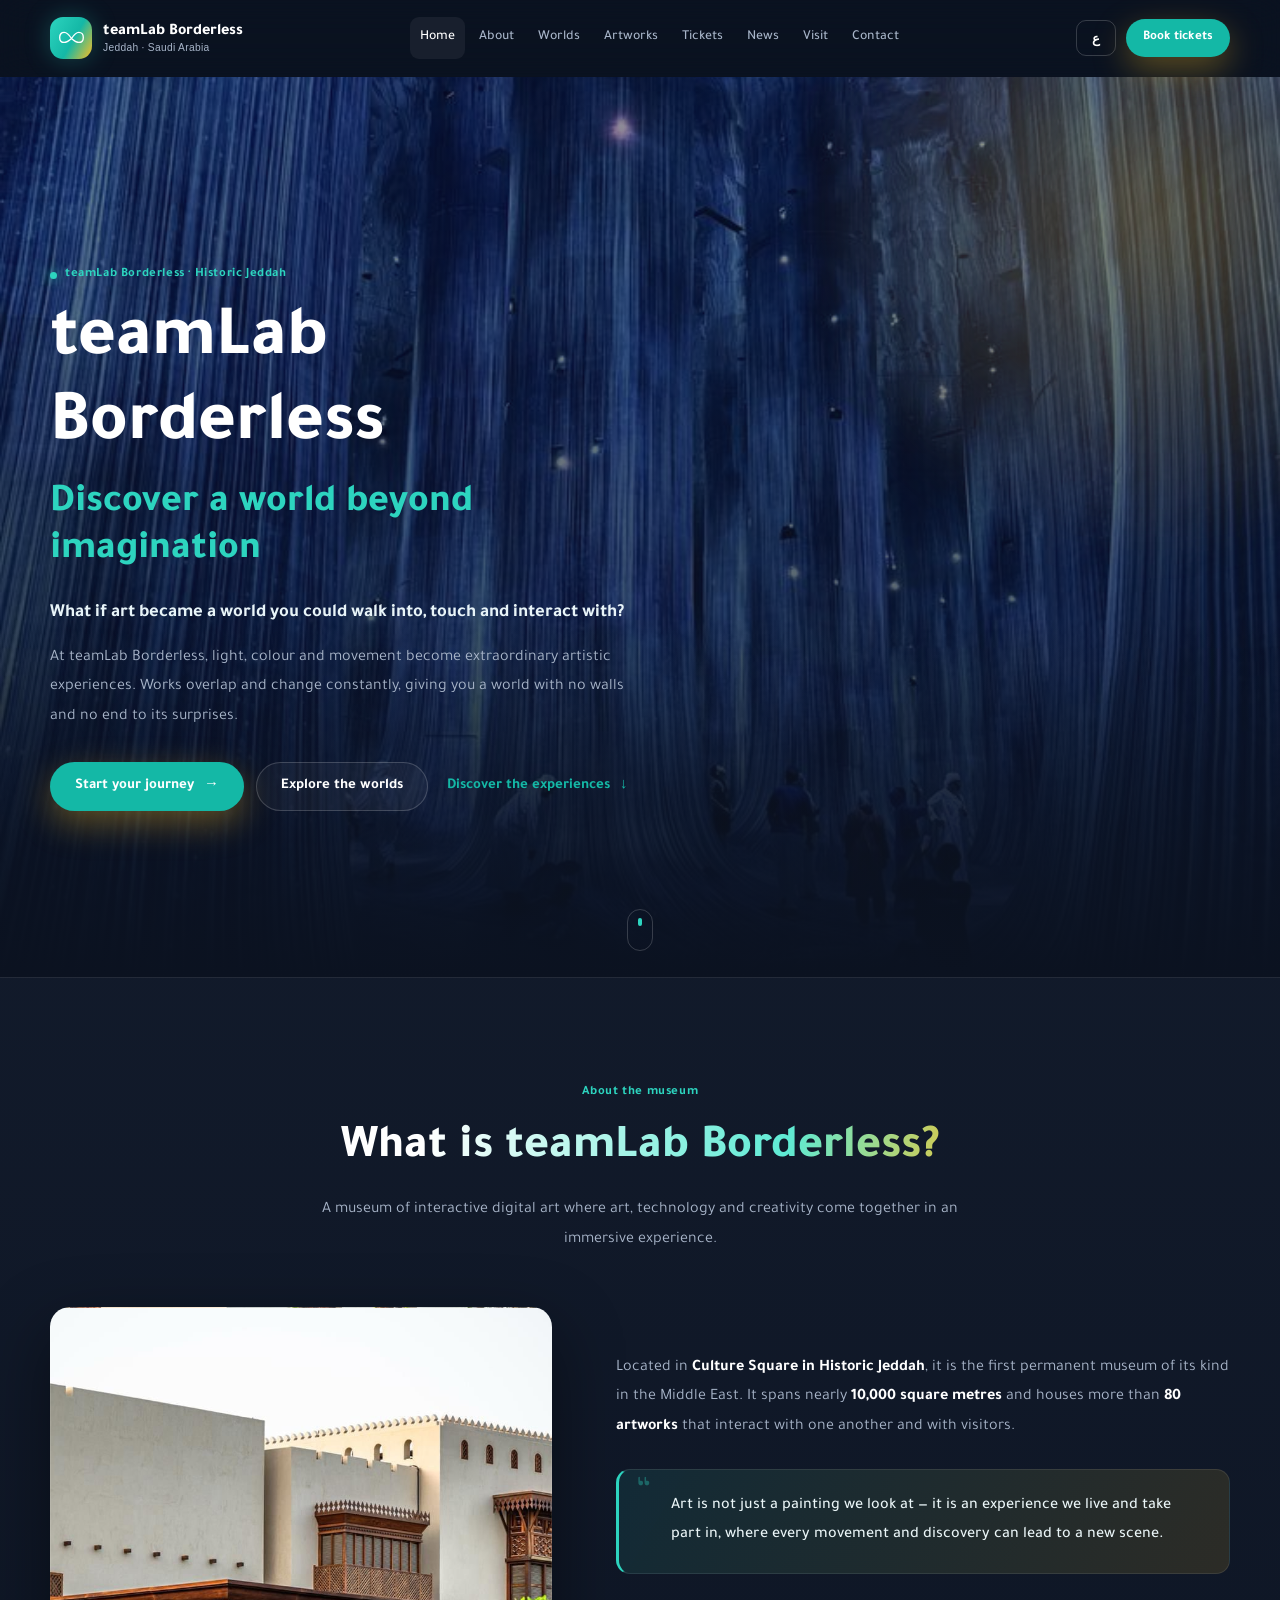
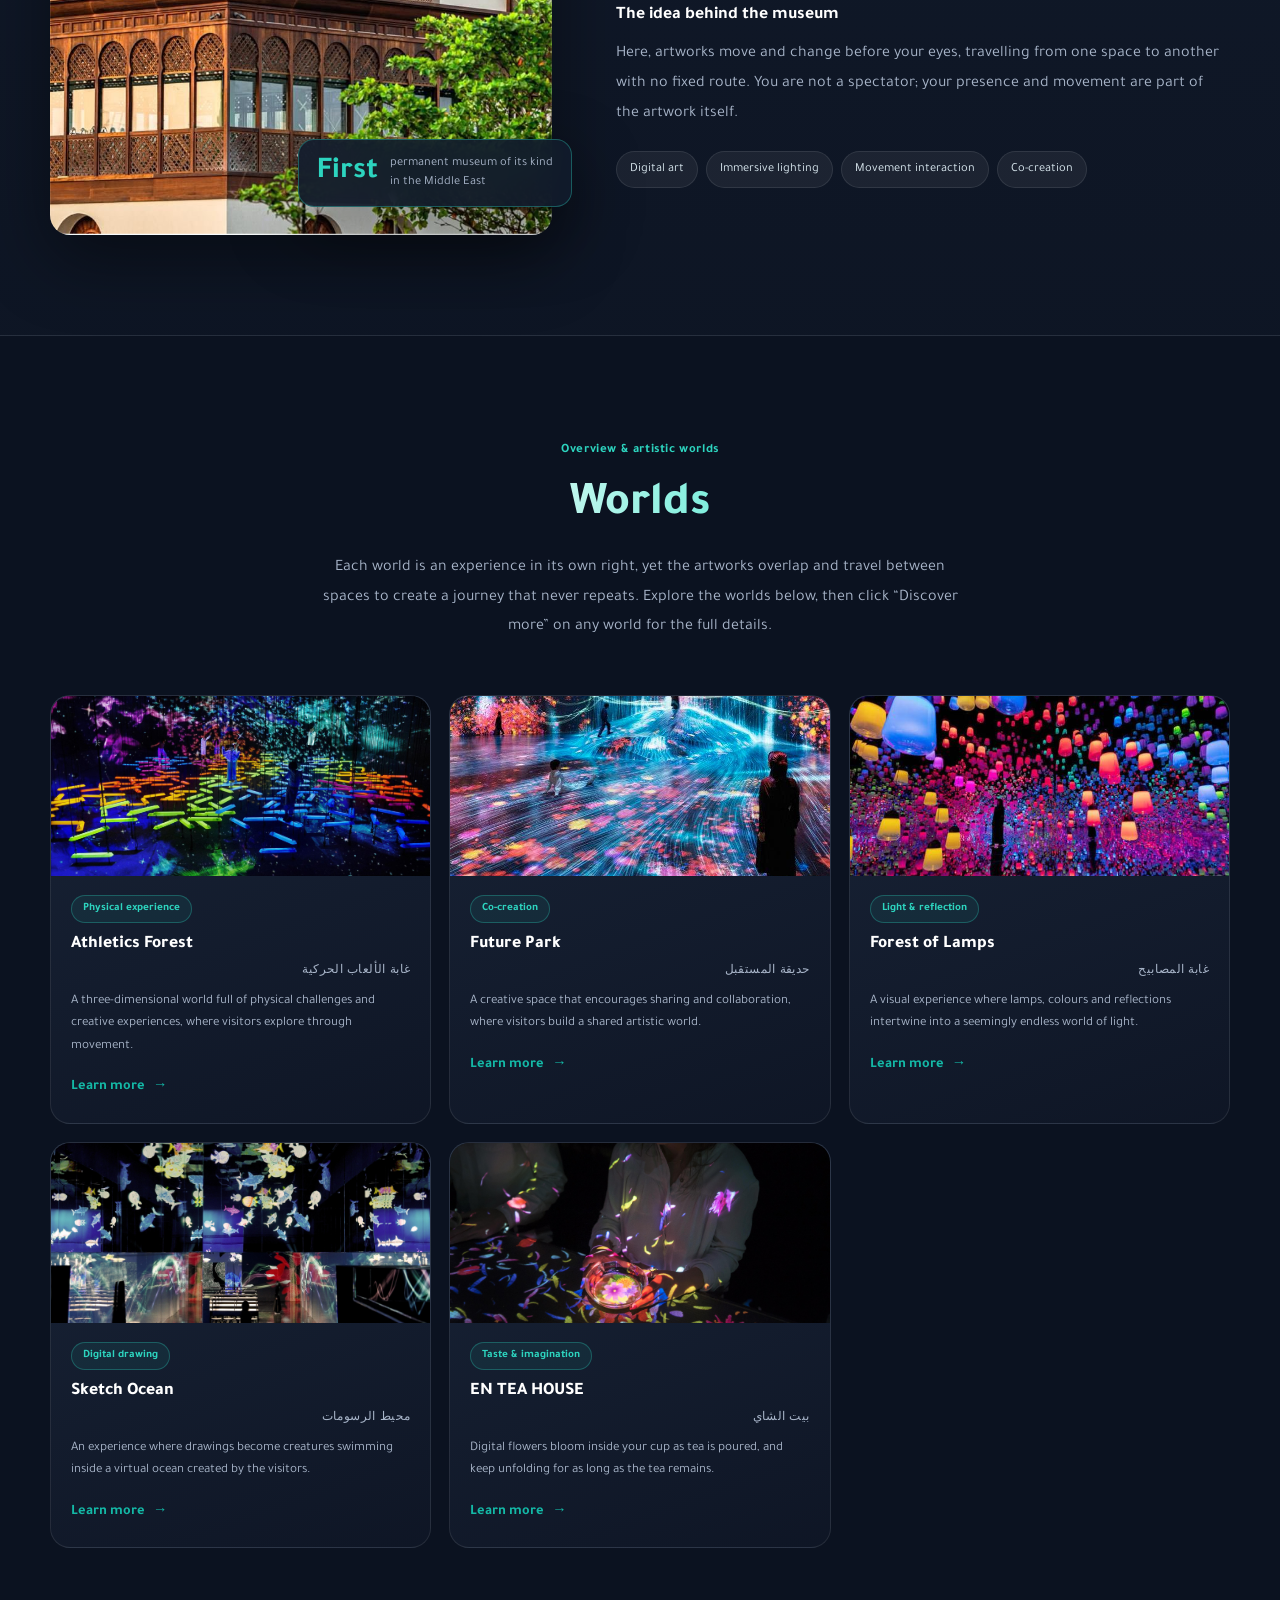
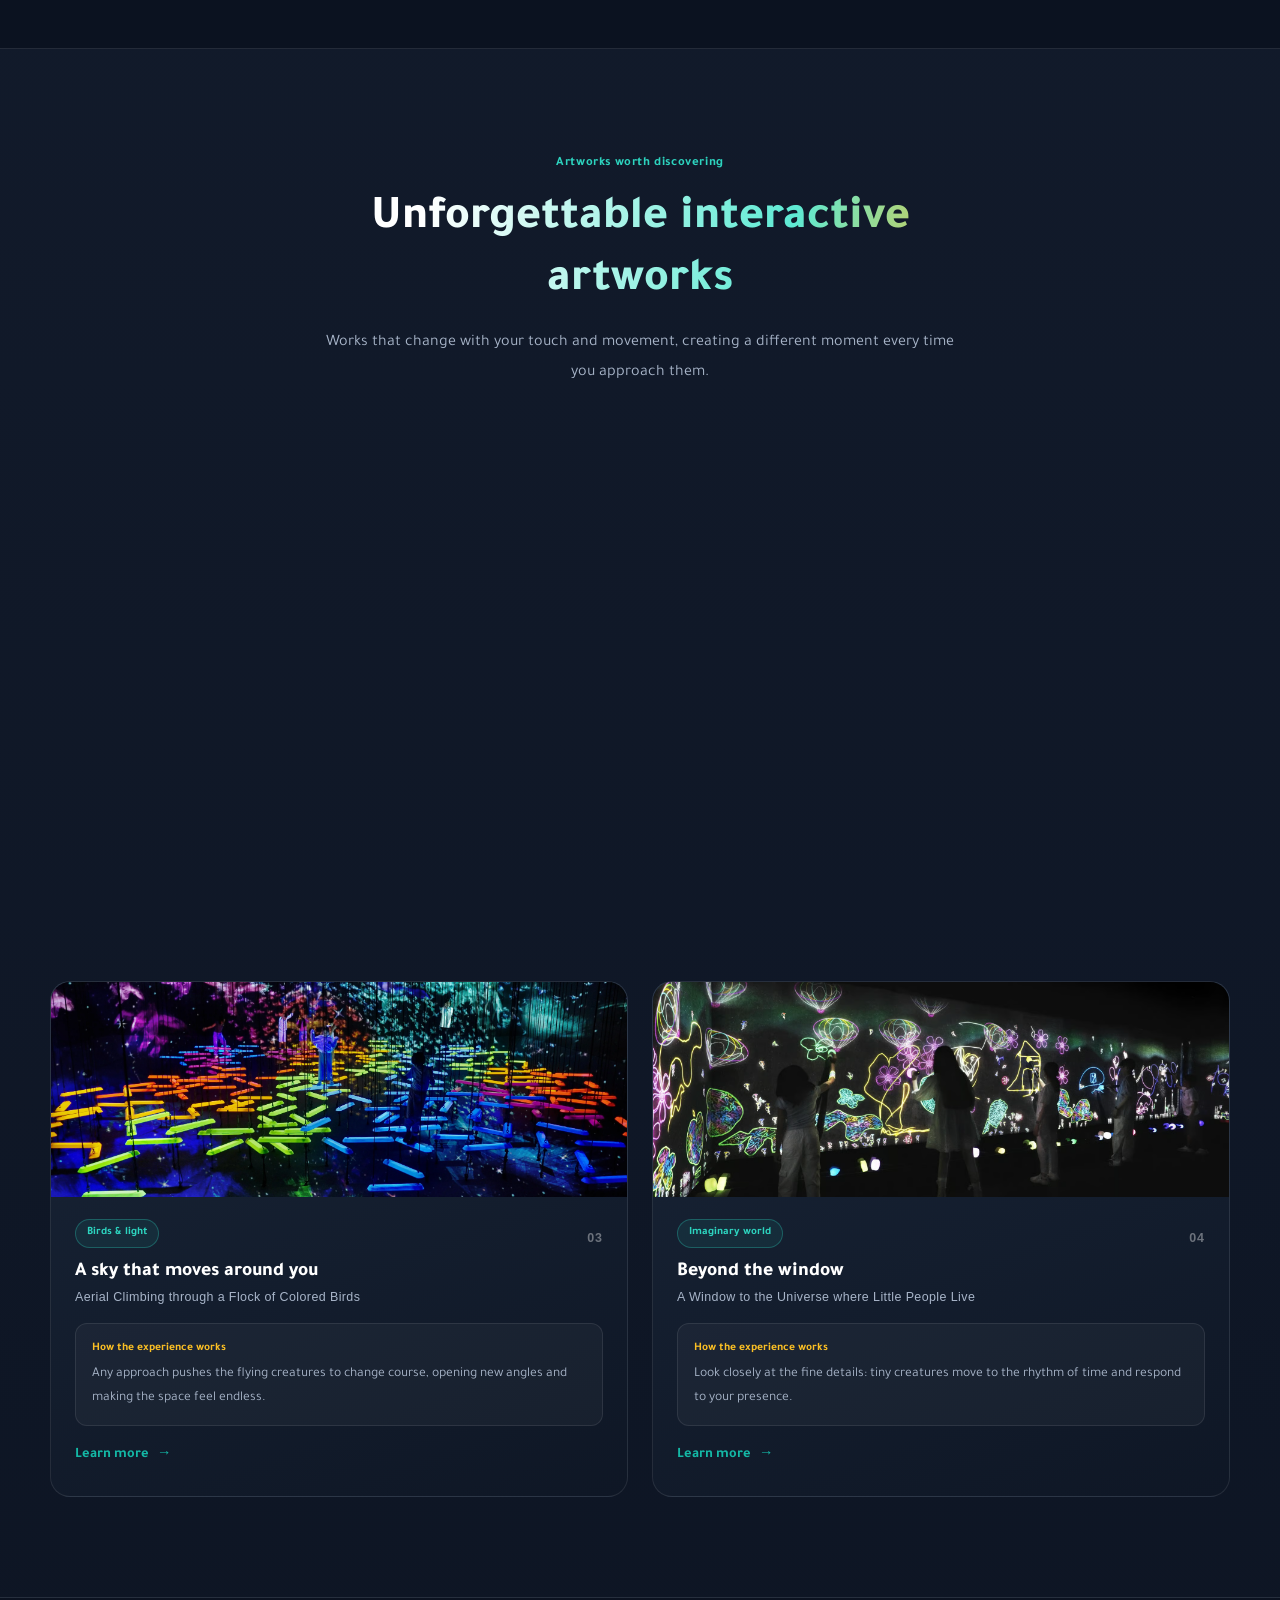
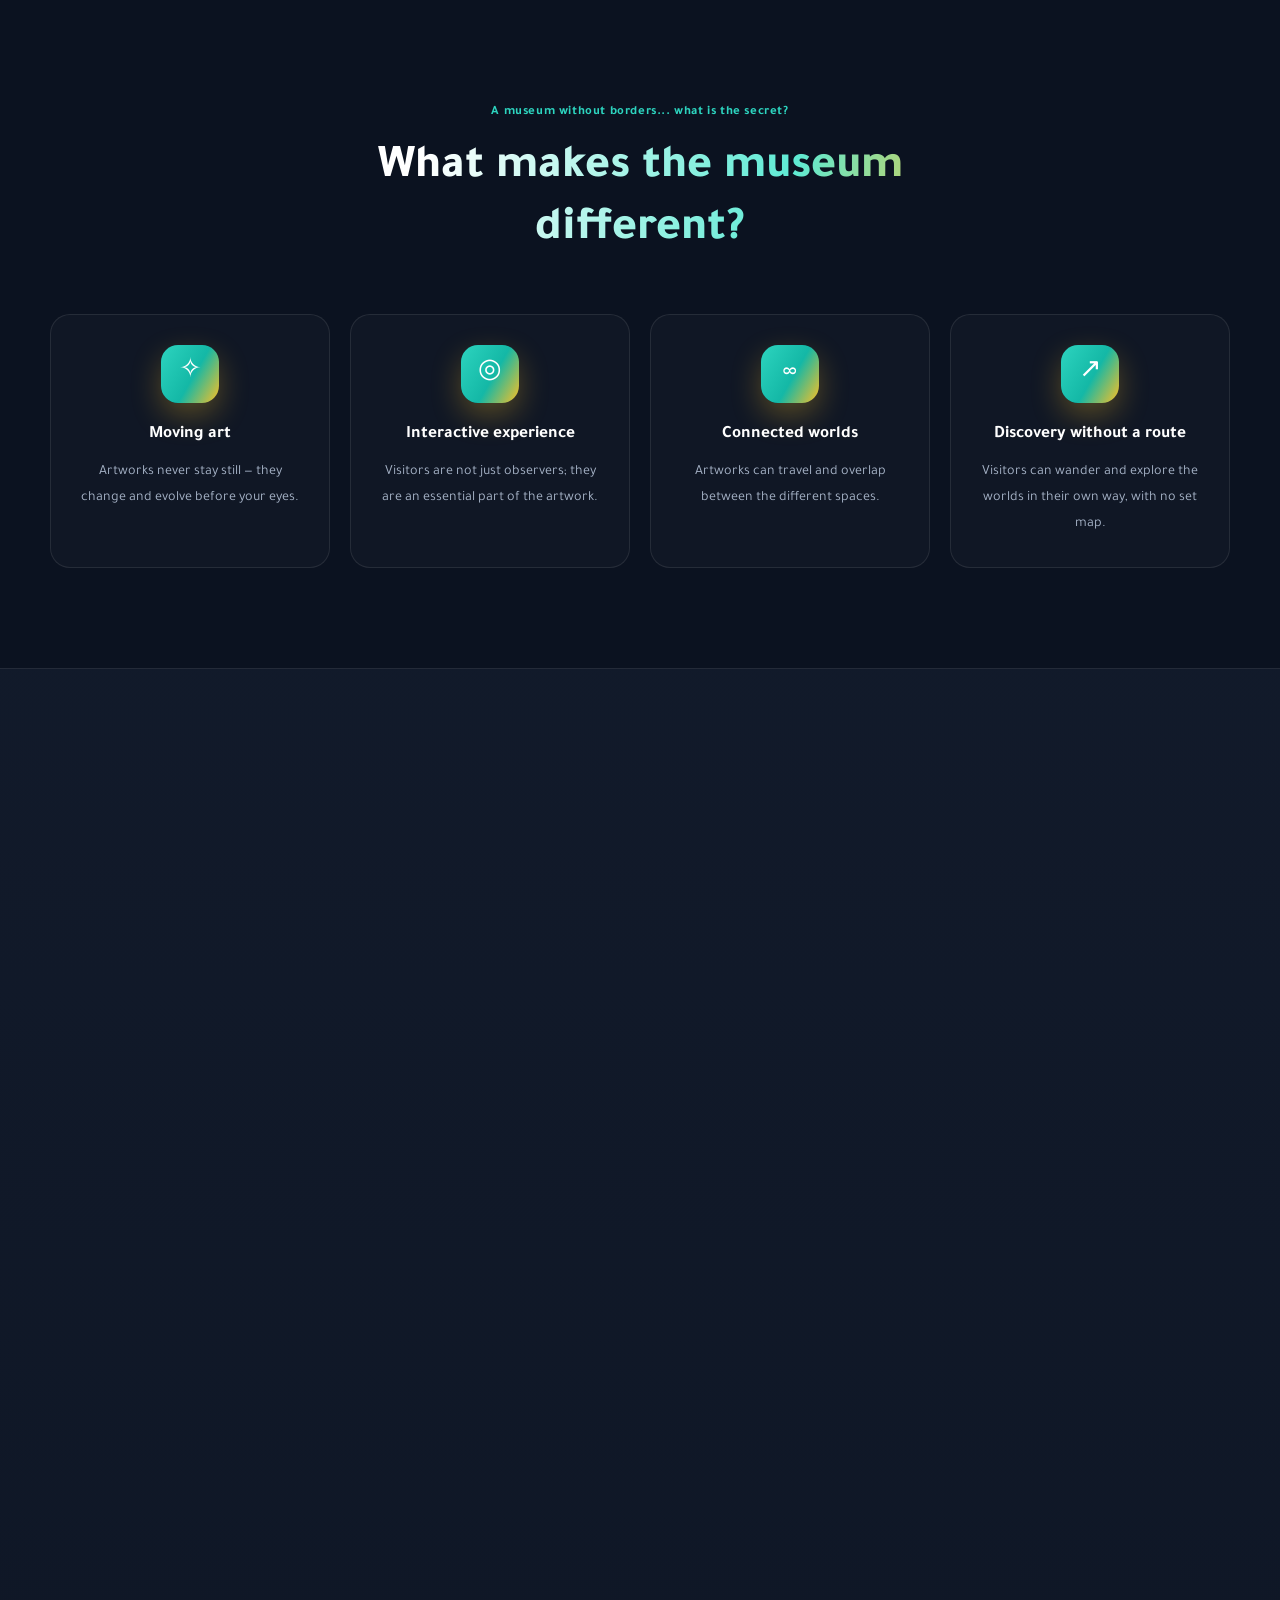
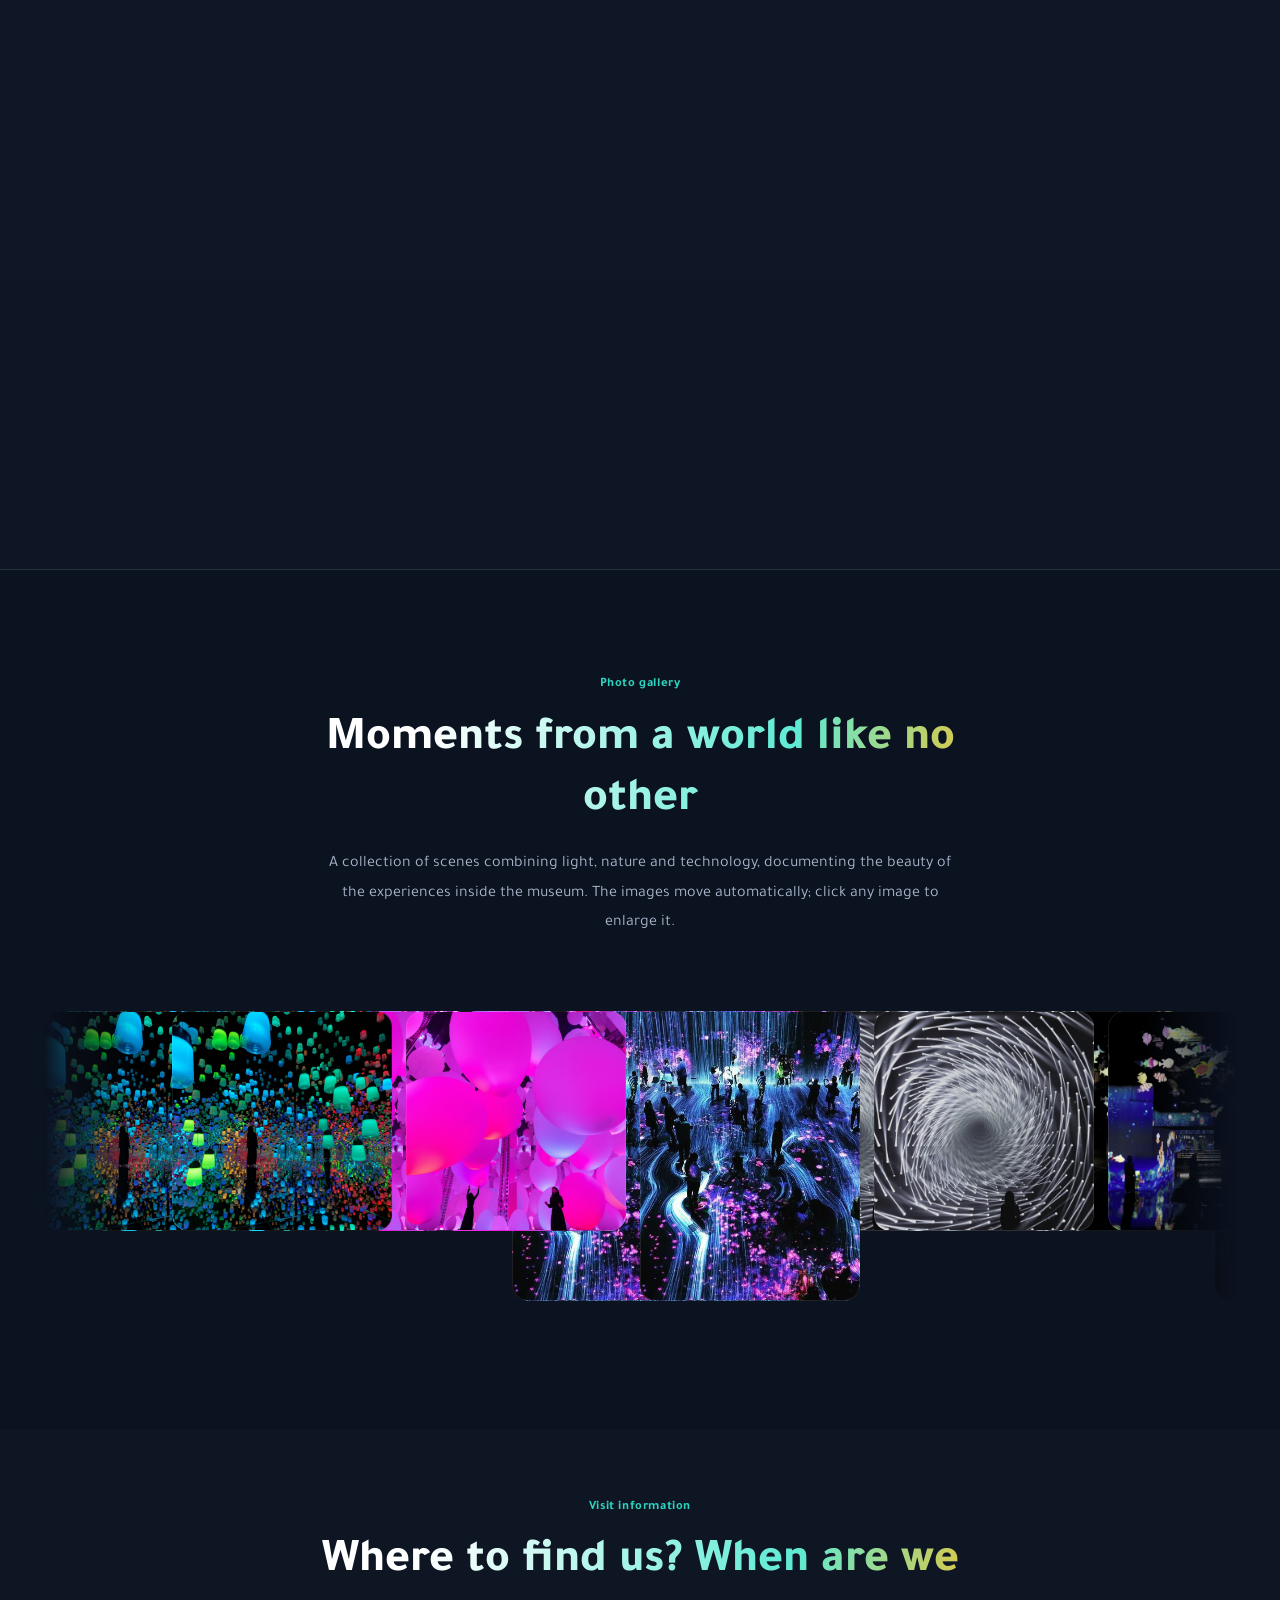
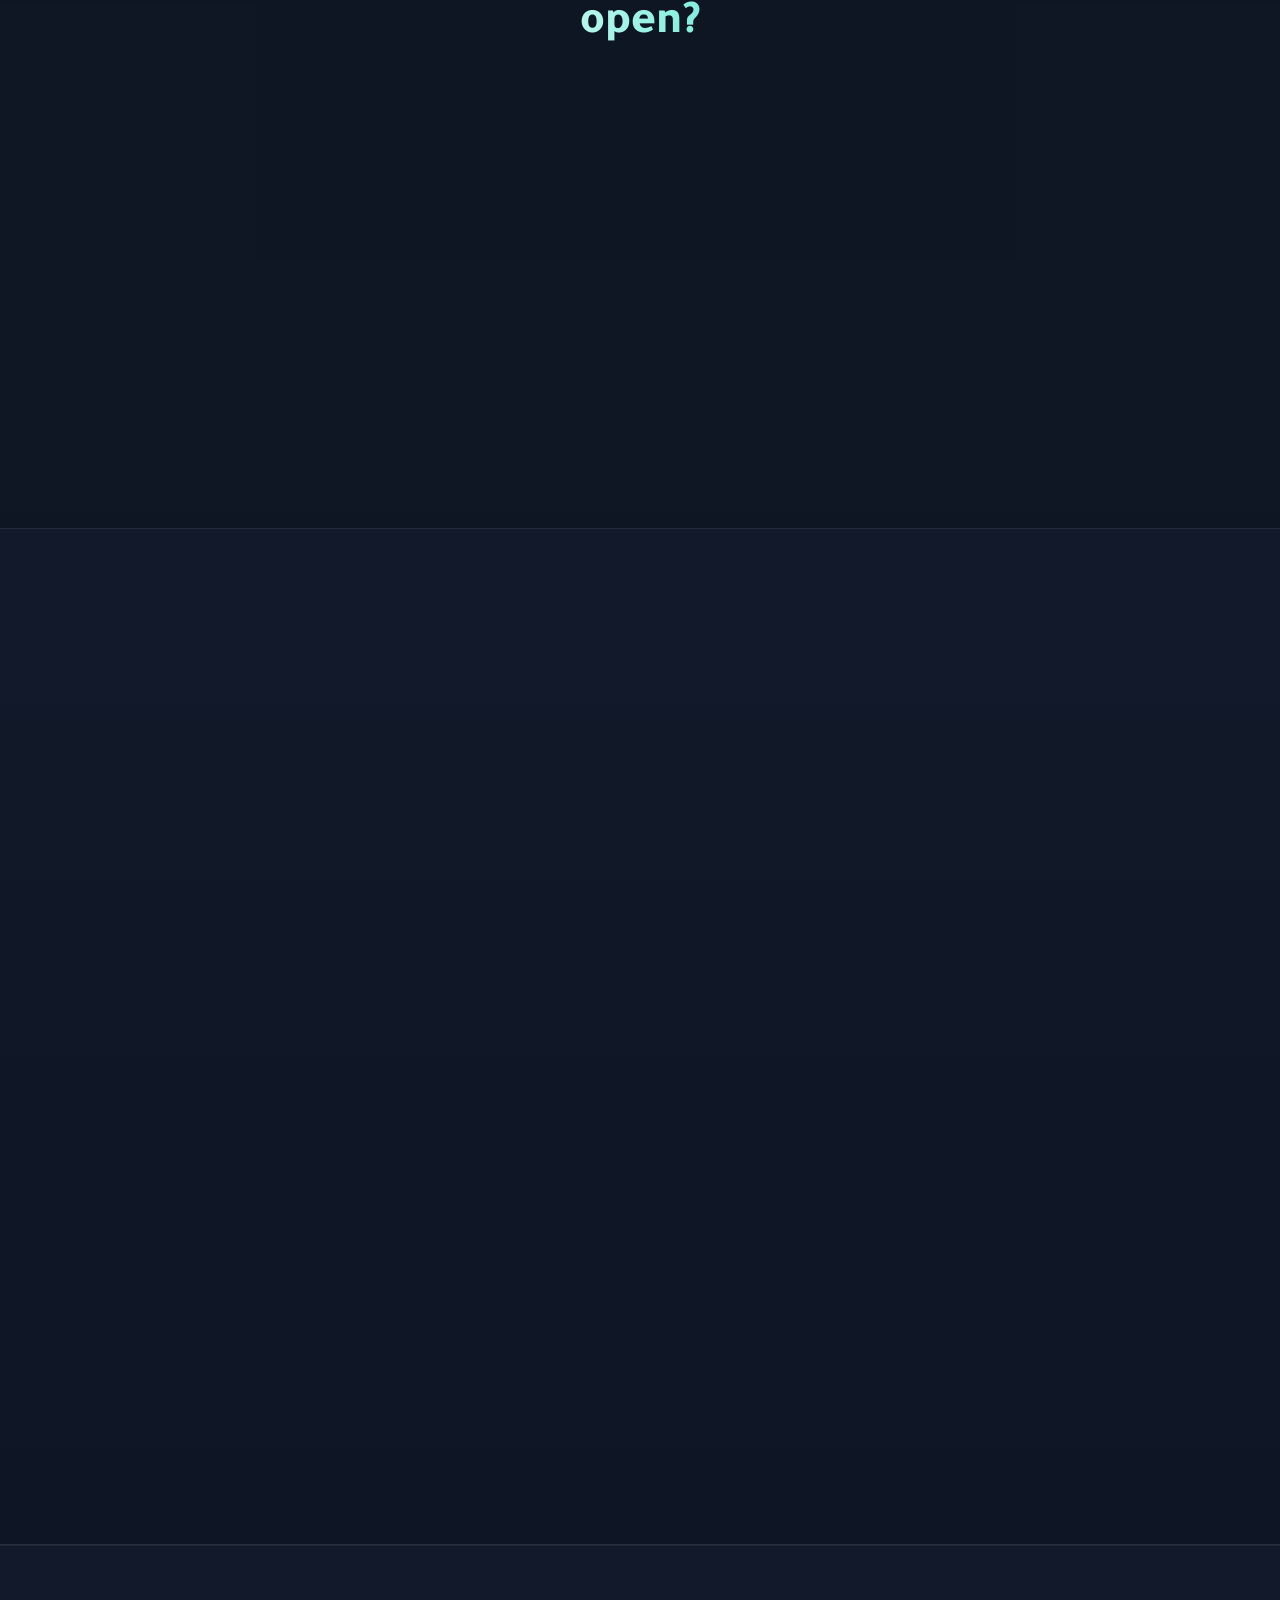
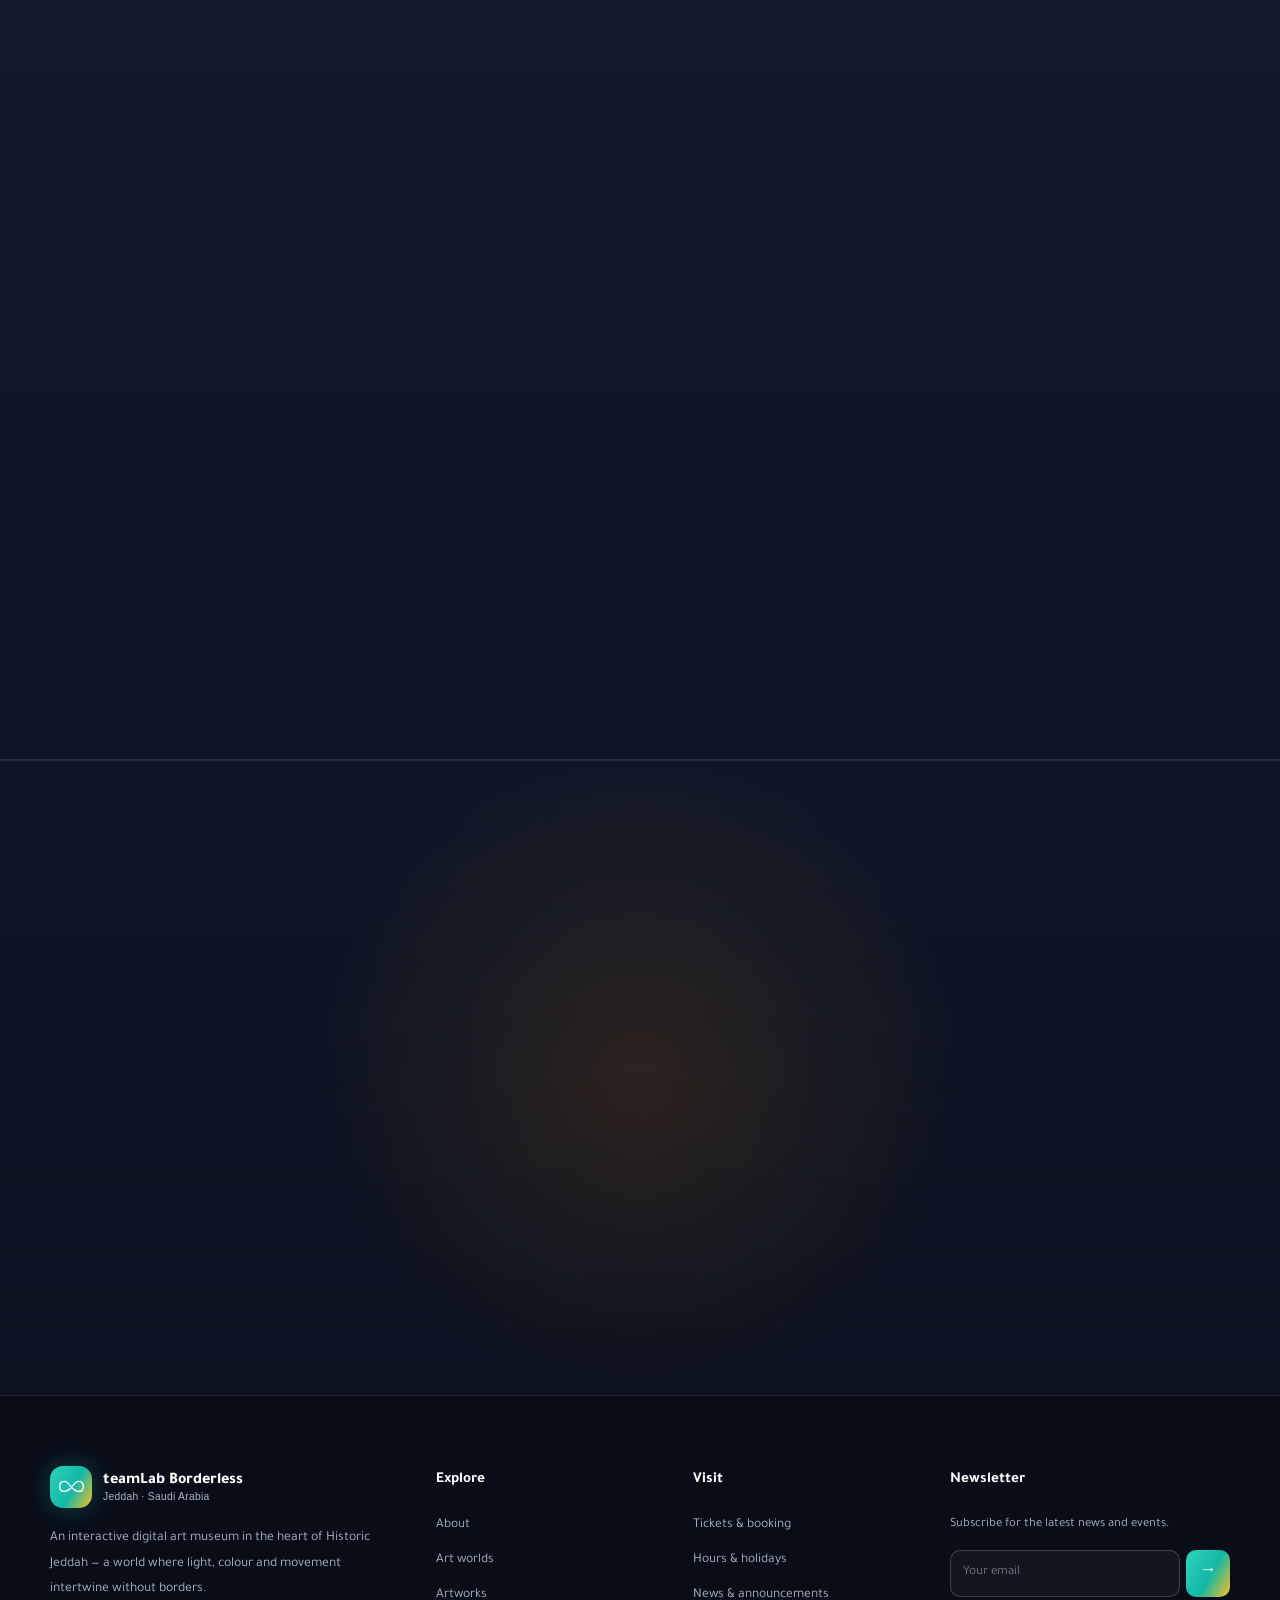
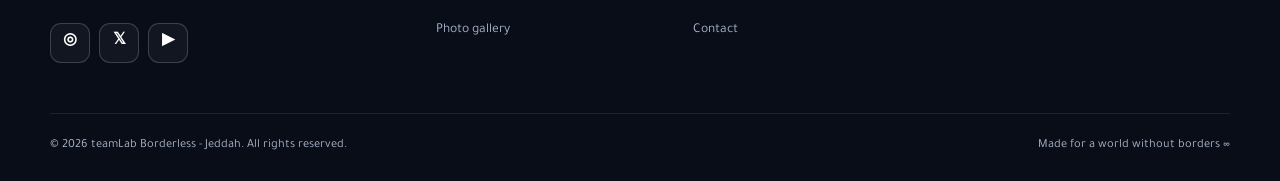
==== commit 212449c2: "Change the main background" ====
--- a/en.html
+++ b/en.html
@@ -10,7 +10,7 @@
   <link rel="preconnect" href="https://fonts.googleapis.com">
   <link rel="preconnect" href="https://fonts.gstatic.com" crossorigin>
   <link href="https://fonts.googleapis.com/css2?family=Tajawal:wght@400;500;700;800&display=swap" rel="stylesheet">
-  <link rel="stylesheet" href="assets/css/style.css?v=9">
+  <link rel="stylesheet" href="assets/css/style.css?v=10">
 </head>
 <body>
   <a class="skip-link" href="#main">Skip to content</a>
@@ -54,7 +54,6 @@
   <main id="main">
     <!-- ============ Hero ============ -->
     <section class="hero" id="home">
-      <canvas class="hero-canvas" id="hero-canvas" aria-hidden="true"></canvas>
       <div class="hero-glow" aria-hidden="true"></div>
       <div class="container hero-grid">
         <div class="hero-copy reveal">
@@ -69,11 +68,6 @@
             <button class="btn btn--primary" type="button" data-book-scroll>Start your journey <span aria-hidden="true">→</span></button>
             <a class="btn btn--ghost" href="#worlds">Explore the worlds</a>
             <a class="btn btn--text" href="#artworks">Discover the experiences <span aria-hidden="true">↓</span></a>
-          </div>
-          <div class="hero-stats">
-            <div class="stat"><strong>10,000</strong><span>square metres of wonder</span></div>
-            <div class="stat"><strong>80+</strong><span>interactive artworks</span></div>
-            <div class="stat"><strong>5</strong><span>connected worlds</span></div>
           </div>
         </div>
       </div>
@@ -729,6 +723,6 @@
     </div>
   </dialog>
 
-  <script src="assets/js/main.js?v=8"></script>
+  <script src="assets/js/main.js?v=9"></script>
 </body>
 </html>
--- a/assets/css/style.css
+++ b/assets/css/style.css
@@ -171,8 +171,11 @@
 .media--g8 { --media-grad: linear-gradient(140deg, #142c3a, #0d9488); }
 
 /* ---------------- Hero ---------------- */
-.hero { position: relative; min-height: 100vh; display: flex; align-items: center; padding: 110px 0 90px; overflow: hidden; }
-.hero-canvas { position: absolute; inset: 0; width: 100%; height: 100%; opacity: .85; pointer-events: none; }
+.hero {
+  position: relative; min-height: 100vh; display: flex; align-items: center; padding: 110px 0 90px; overflow: hidden;
+  /* Homepage backdrop: img1 with a soft navy overlay from the existing palette to keep text legible */
+  background: linear-gradient(180deg, rgba(11, 18, 32, .45), rgba(11, 18, 32, .78)), url('../img/img1.jpg') center center / cover no-repeat;
+}
 .hero-glow {
   position: absolute; width: 780px; height: 780px; border-radius: 50%; inset-inline-end: -260px; top: -260px;
   background: radial-gradient(circle, rgba(251, 191, 36, .28), transparent 65%); filter: blur(20px); pointer-events: none;
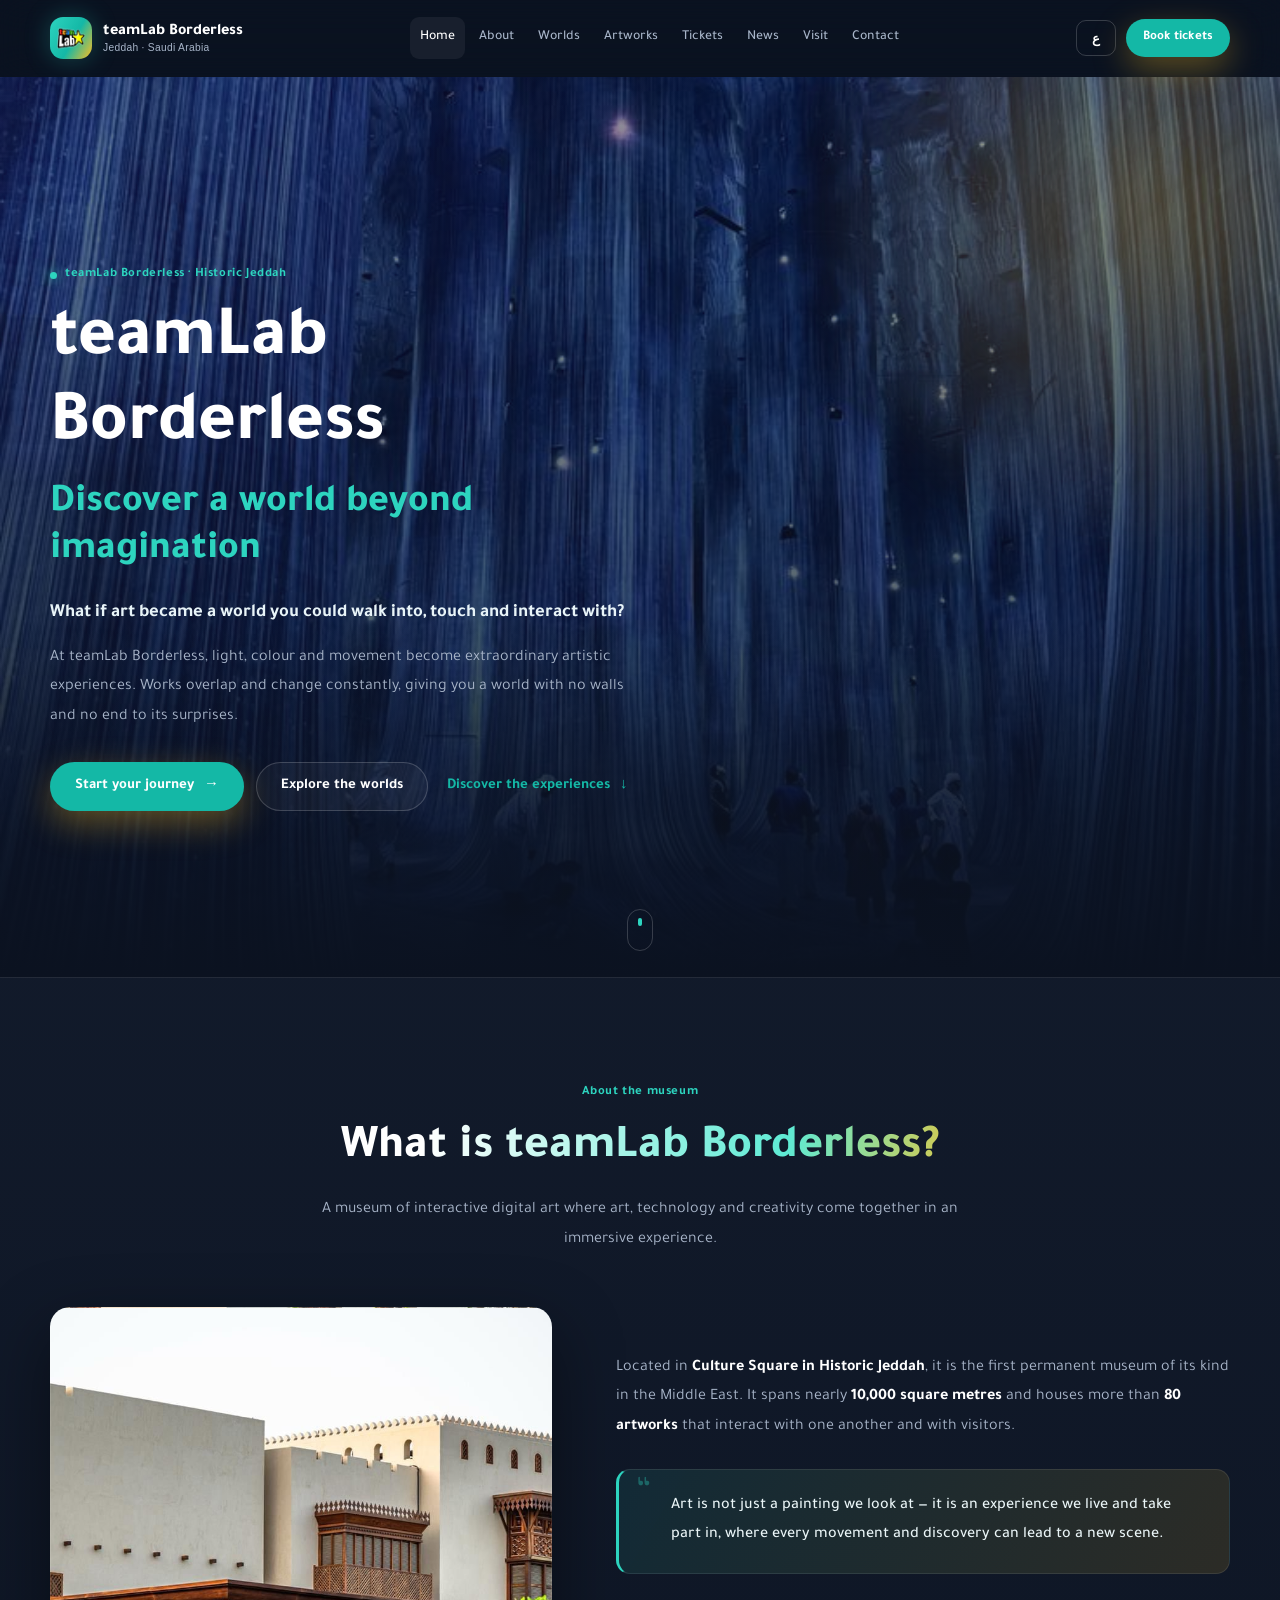
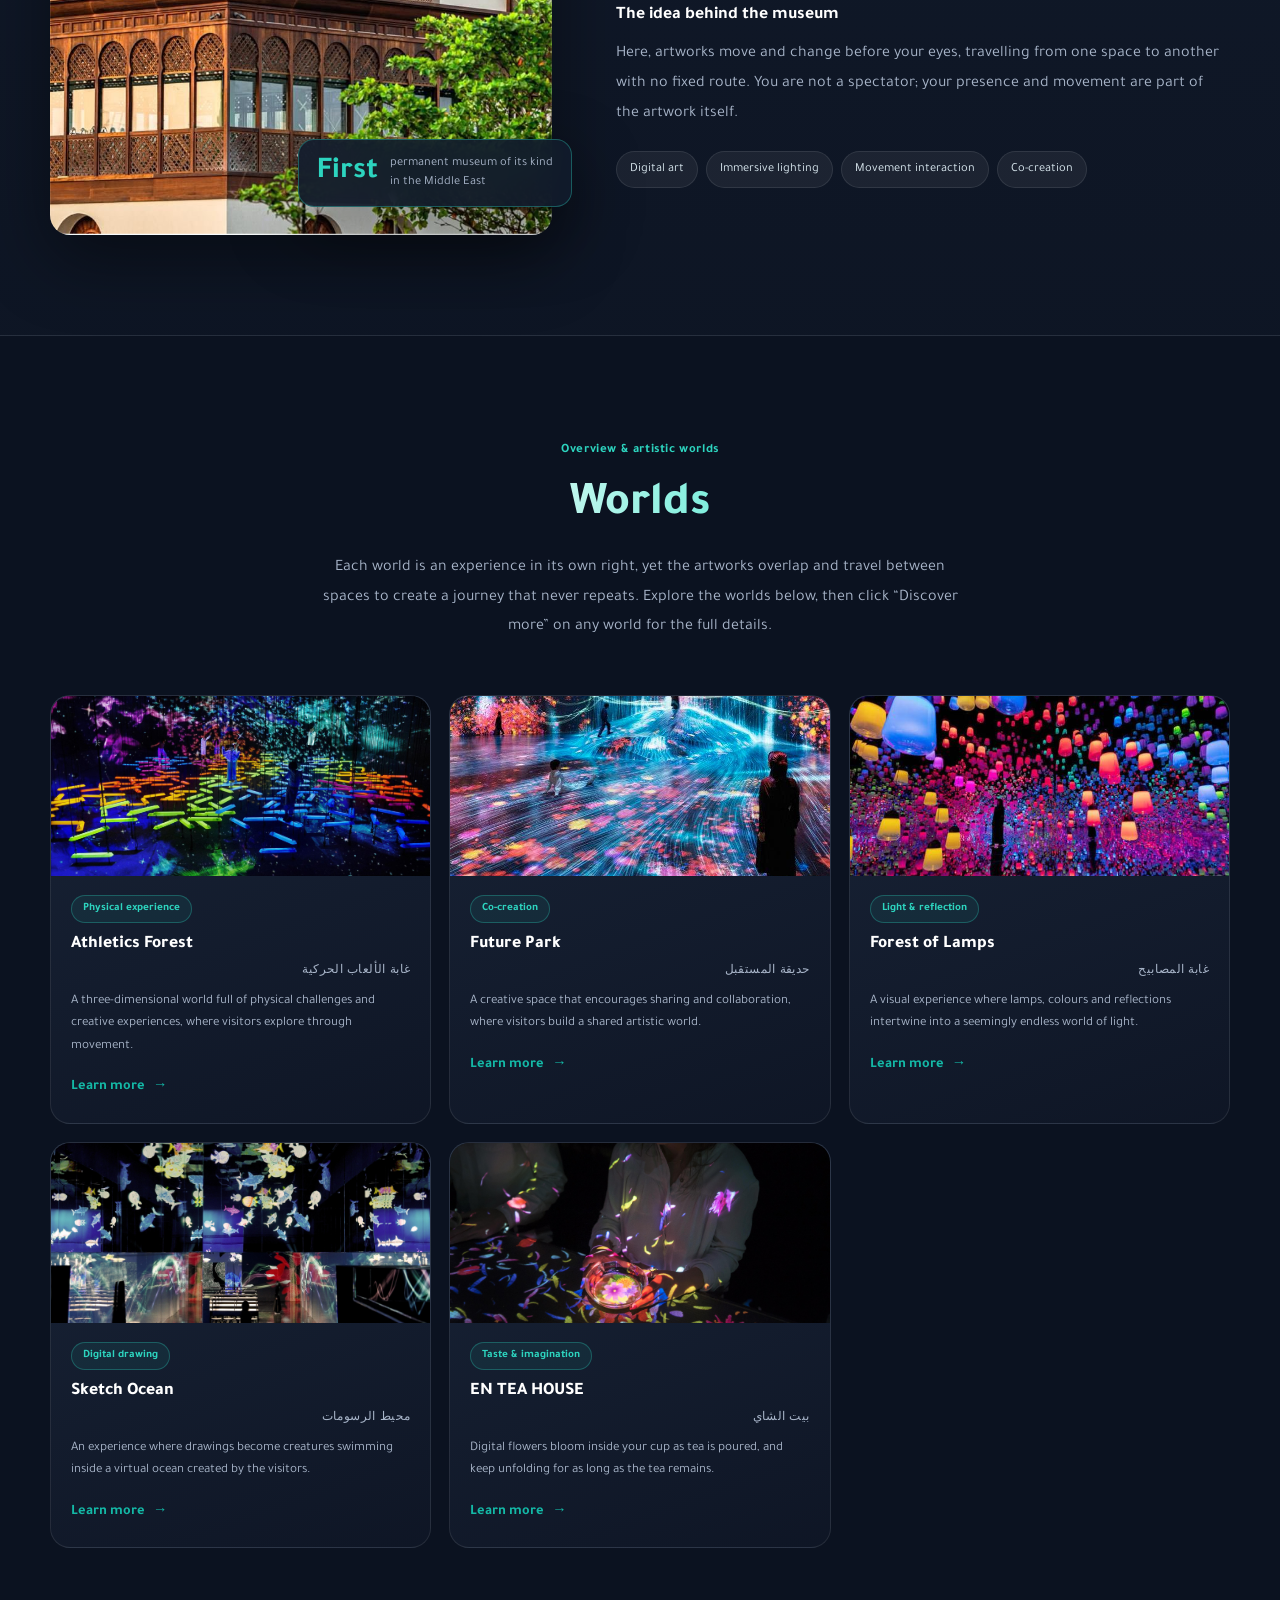
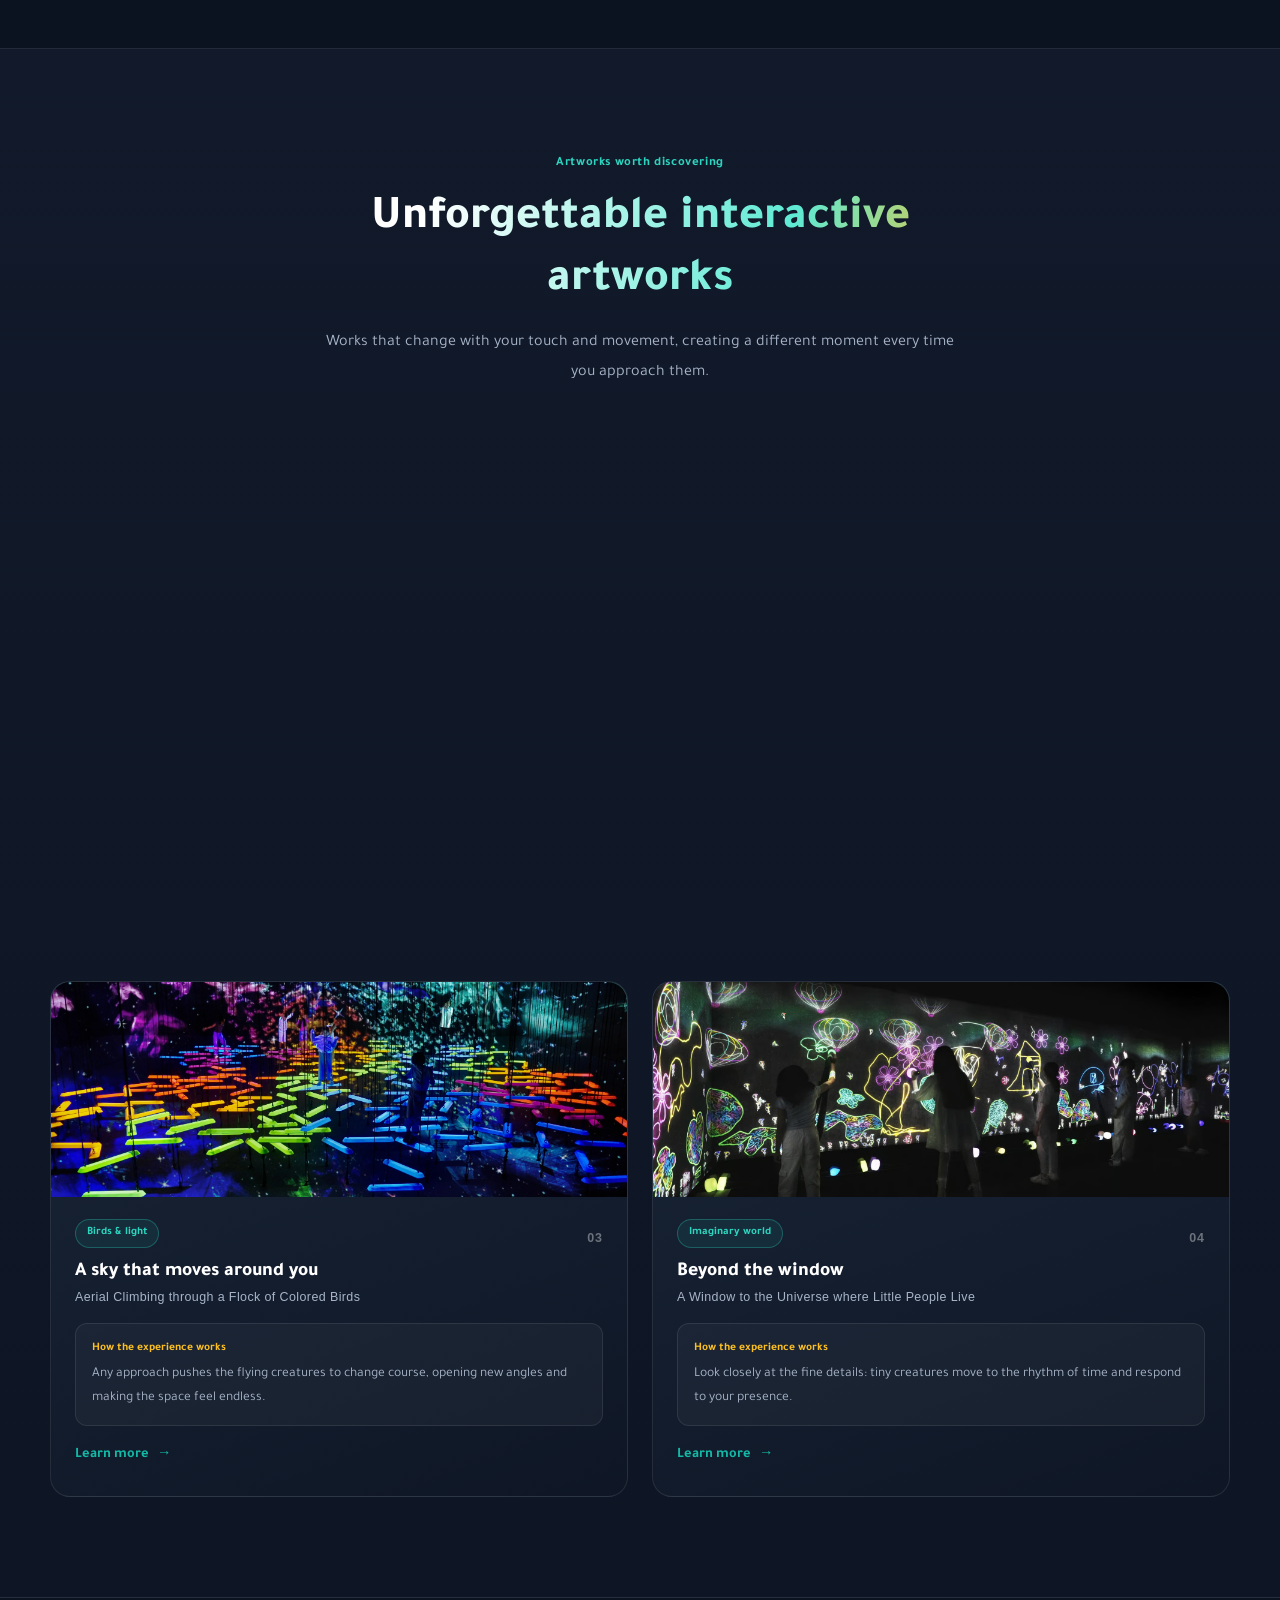
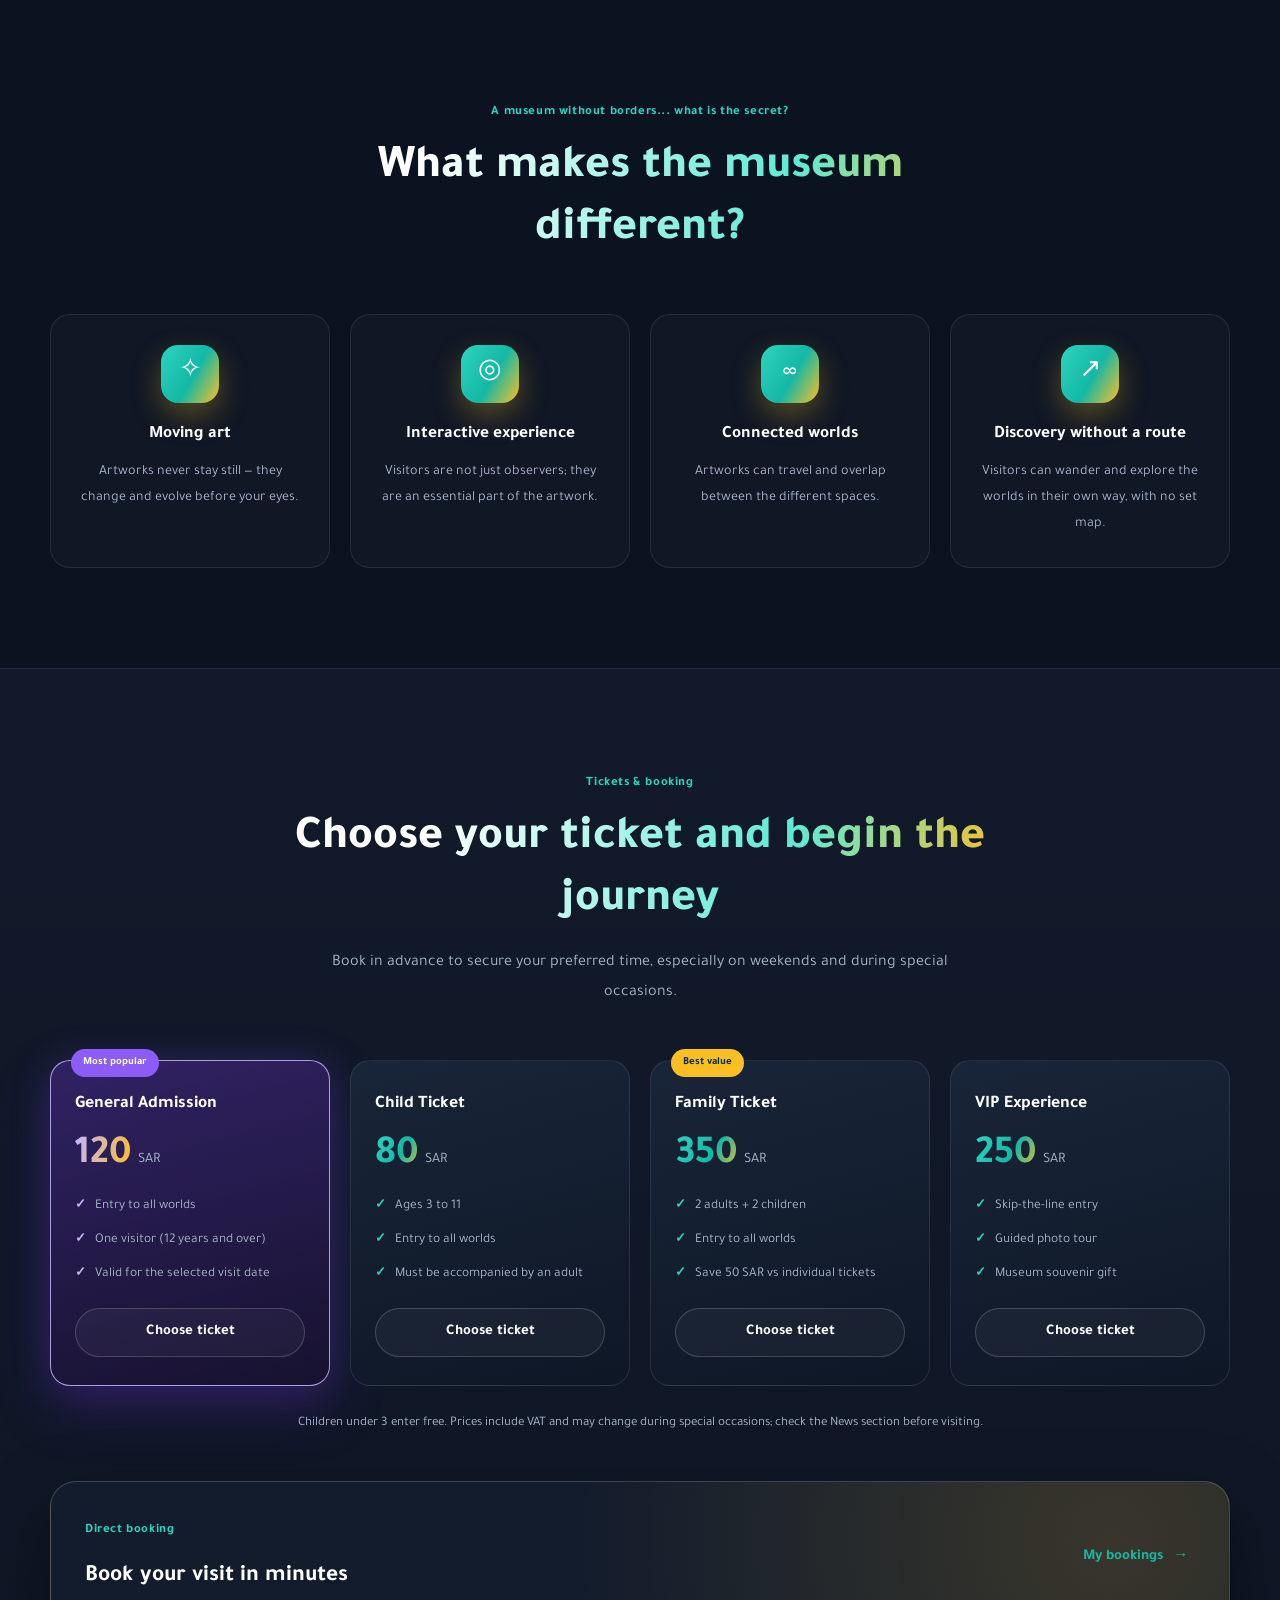
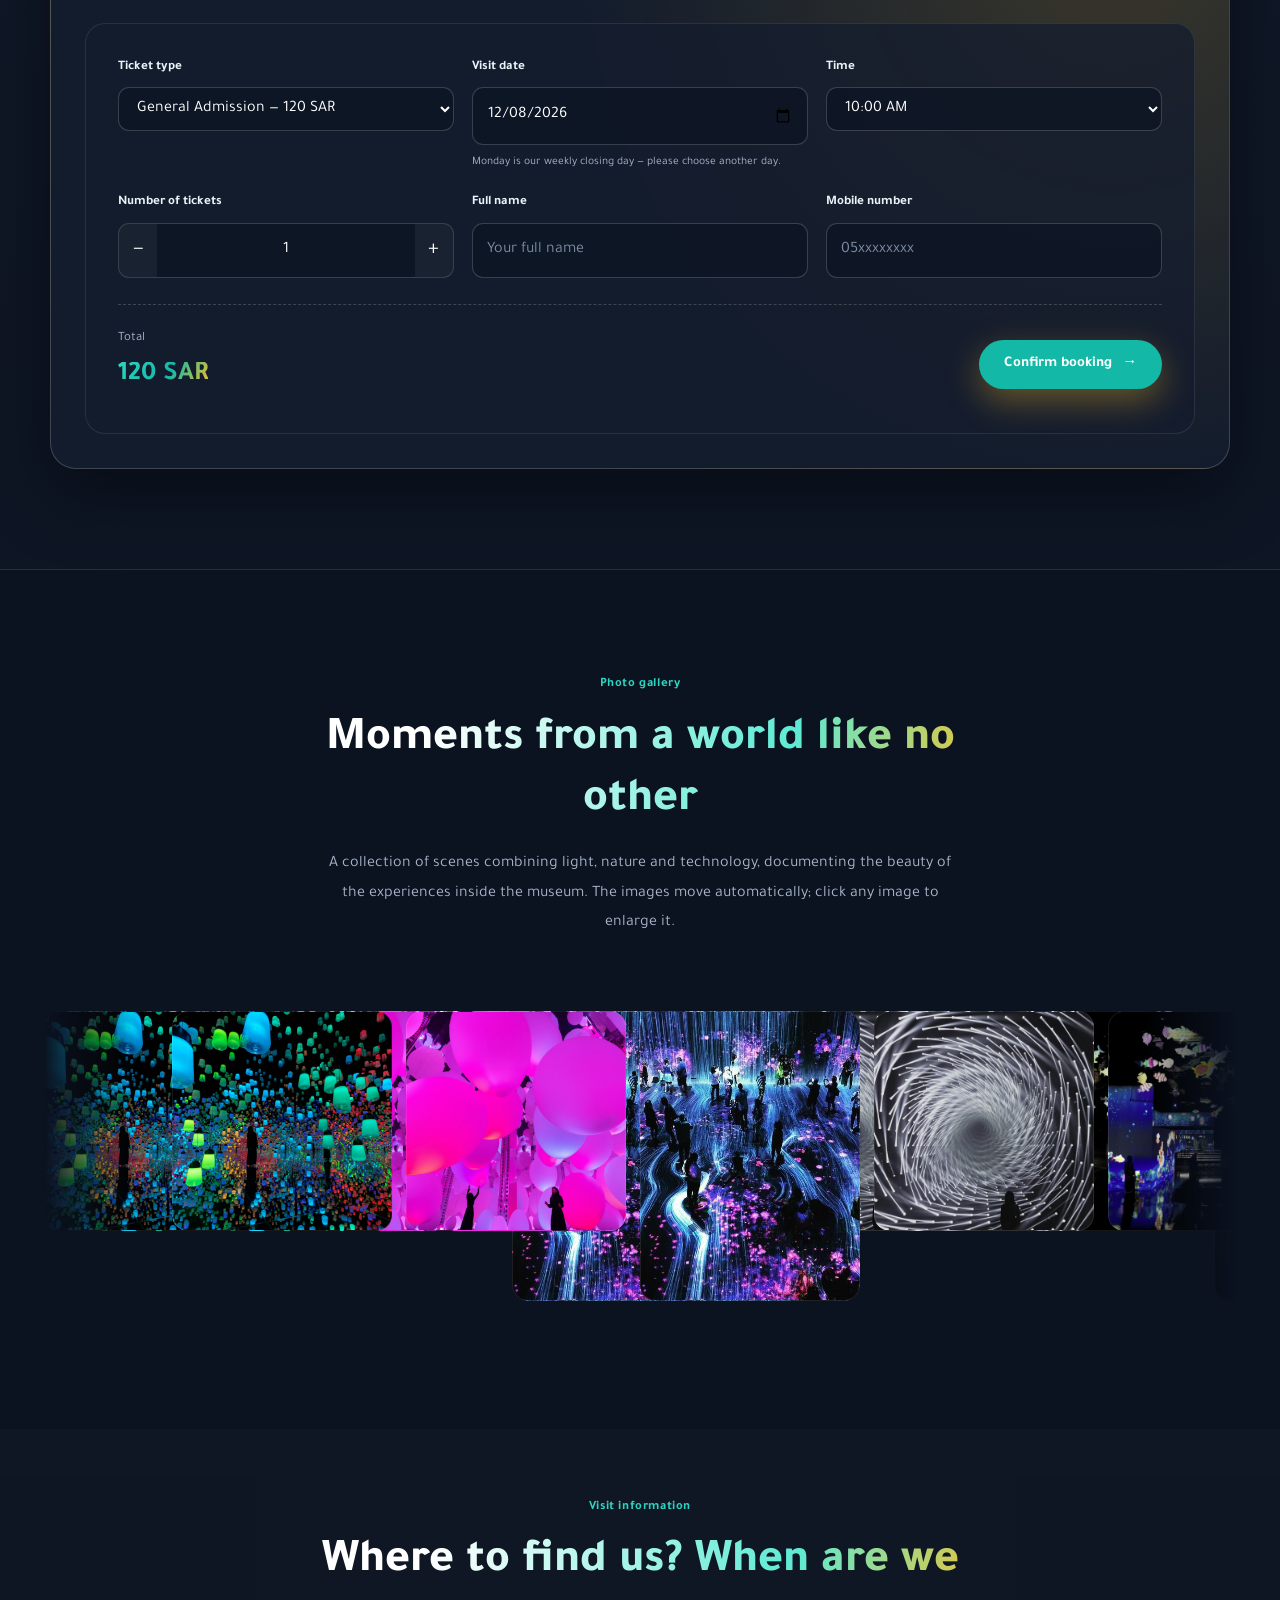
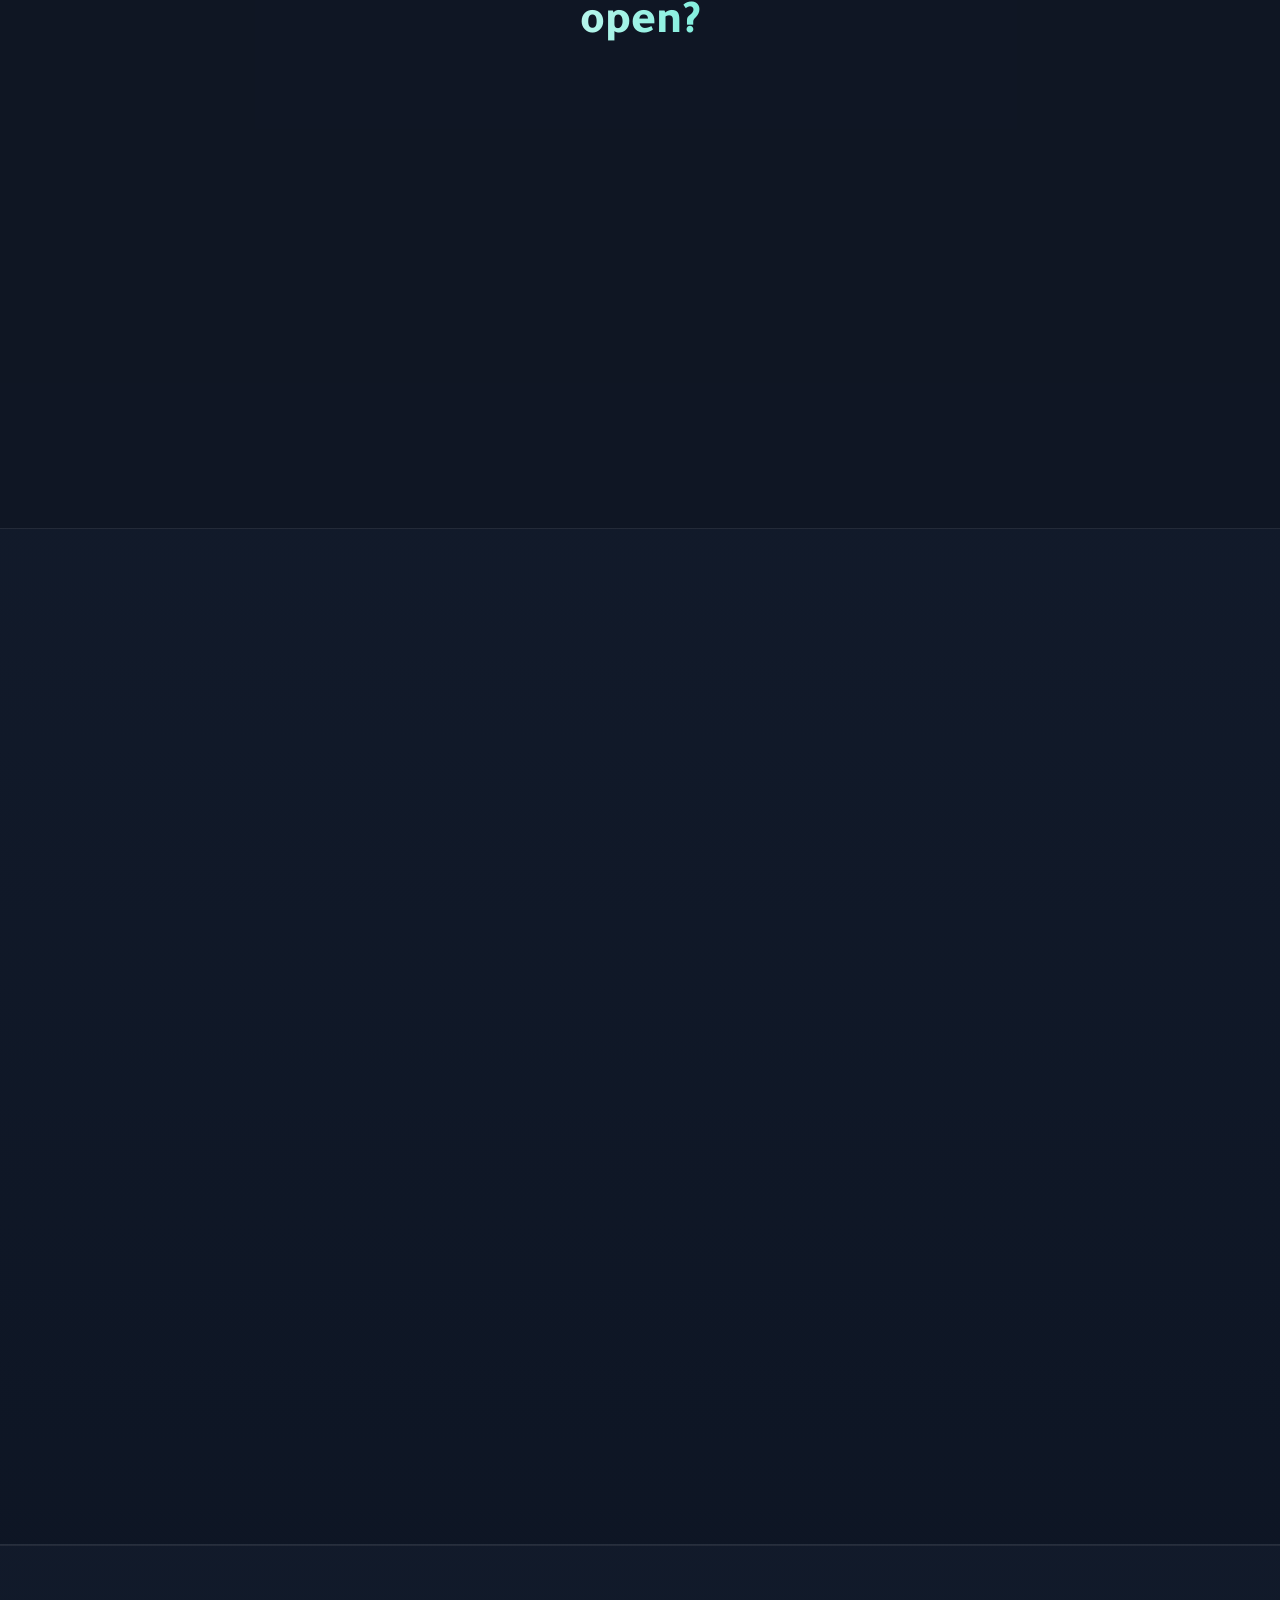
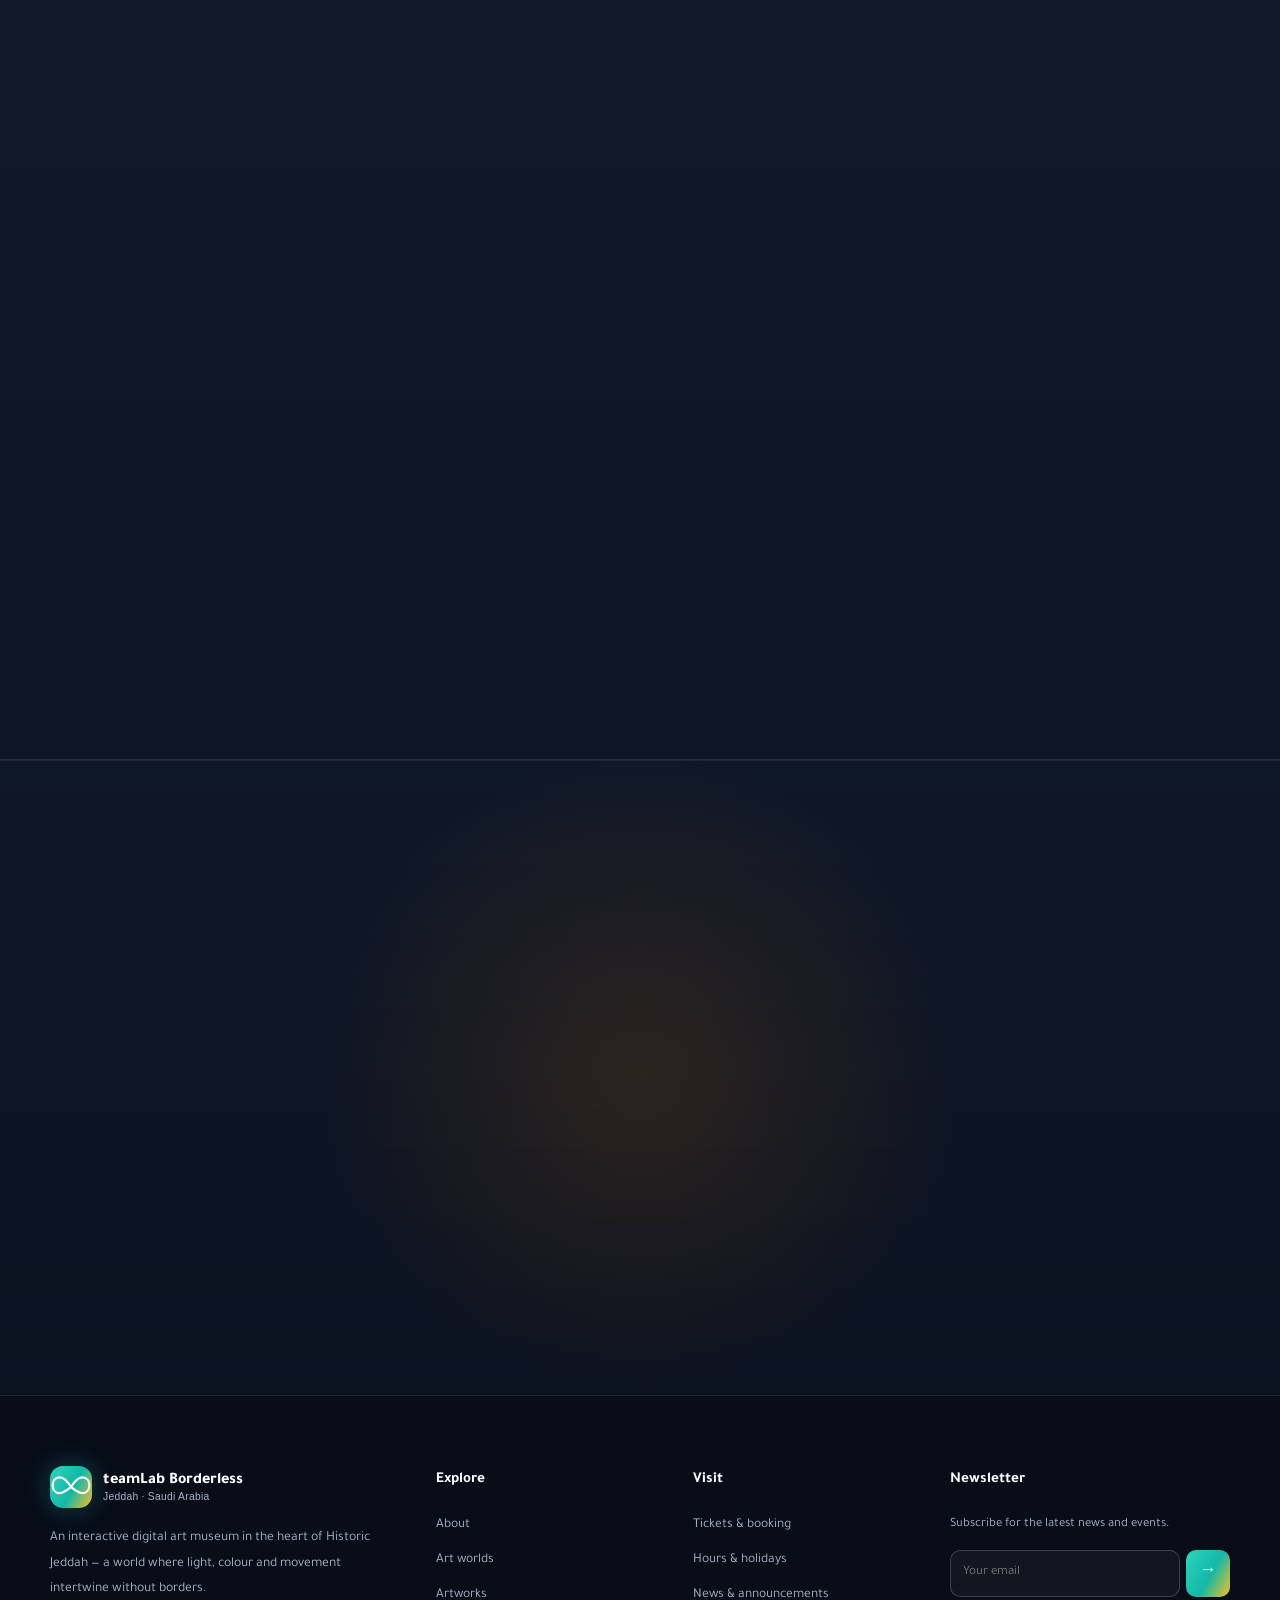
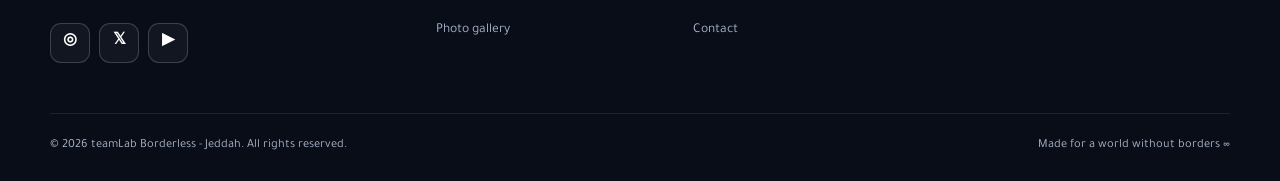
==== commit f81fbd85: "Add Logo" ====
--- a/en.html
+++ b/en.html
@@ -5,12 +5,14 @@
   <meta name="viewport" content="width=device-width, initial-scale=1.0">
   <meta name="description" content="teamLab Borderless Jeddah: an interactive digital art museum in Jeddah Historic District. Explore the worlds, book your ticket, and discover timings, holidays and news.">
   <meta name="theme-color" content="#0b1220">
+  <link rel="icon" type="image/png" href="assets/img/Logo.png">
+  <link rel="apple-touch-icon" href="assets/img/Logo.png">
   <title>teamLab Borderless | Jeddah - Saudi Arabia</title>
 
   <link rel="preconnect" href="https://fonts.googleapis.com">
   <link rel="preconnect" href="https://fonts.gstatic.com" crossorigin>
   <link href="https://fonts.googleapis.com/css2?family=Tajawal:wght@400;500;700;800&display=swap" rel="stylesheet">
-  <link rel="stylesheet" href="assets/css/style.css?v=10">
+  <link rel="stylesheet" href="assets/css/style.css?v=12">
 </head>
 <body>
   <a class="skip-link" href="#main">Skip to content</a>
@@ -20,9 +22,7 @@
     <div class="container header-inner">
       <a class="brand" href="#home" aria-label="teamLab Borderless - Home">
         <span class="brand-mark" aria-hidden="true">
-          <svg viewBox="0 0 48 48" fill="none" stroke="currentColor" stroke-width="2.4">
-            <path d="M24 24c-5-8-9-11-13-11C6 13 3 17 3 22s3 9 8 9c5 0 9-4 13-7 4 3 8 7 13 7 5 0 8-4 8-9s-3-9-8-9c-4 0-8 3-13 11Z"/>
-          </svg>
+          <img src="assets/img/Logo.png" alt="" width="30" height="30">
         </span>
         <span class="brand-text">
           <strong>teamLab Borderless</strong>
--- a/assets/css/style.css
+++ b/assets/css/style.css
@@ -68,7 +68,7 @@
   width: 42px; height: 42px; display: grid; place-items: center; border-radius: 13px;
   background: var(--grad); color: #fff; box-shadow: 0 0 26px rgba(45, 212, 191, .28);
 }
-.brand-mark svg { width: 27px; }
+.brand-mark img { width: 30px; height: 30px; object-fit: contain; }
 .brand-text { display: flex; flex-direction: column; line-height: 1.25; }
 .brand-text strong { font-size: 1rem; font-weight: 800; }
 .brand-text small { font-size: .64rem; color: var(--muted); letter-spacing: .3px; font-family: Arial, sans-serif; }
@@ -174,7 +174,10 @@
 .hero {
   position: relative; min-height: 100vh; display: flex; align-items: center; padding: 110px 0 90px; overflow: hidden;
   /* Homepage backdrop: img1 with a soft navy overlay from the existing palette to keep text legible */
-  background: linear-gradient(180deg, rgba(11, 18, 32, .45), rgba(11, 18, 32, .78)), url('../img/img1.jpg') center center / cover no-repeat;
+  background:
+    linear-gradient(180deg, rgba(11, 18, 32, .45), rgba(11, 18, 32, .78)),
+    linear-gradient(115deg, rgba(139, 92, 246, .1), transparent 42%),
+    url('../img/img1.jpg') center center / cover no-repeat;
 }
 .hero-glow {
   position: absolute; width: 780px; height: 780px; border-radius: 50%; inset-inline-end: -260px; top: -260px;
@@ -281,7 +284,6 @@
   padding: 30px 24px; border-radius: var(--radius); border: 1px solid var(--line);
   background: rgba(255, 255, 255, .025); text-align: center; transition: transform .25s, background .25s, border-color .25s;
 }
-.feature-card:hover { transform: translateY(-6px); background: rgba(251, 191, 36, .08); border-color: rgba(251, 191, 36, .35); }
 .feature-icon {
   display: grid; place-items: center; width: 58px; height: 58px; margin: 0 auto 16px;
   border-radius: 17px; font-size: 1.7rem; background: var(--grad); color: #fff; box-shadow: 0 12px 30px rgba(251, 191, 36, .3);
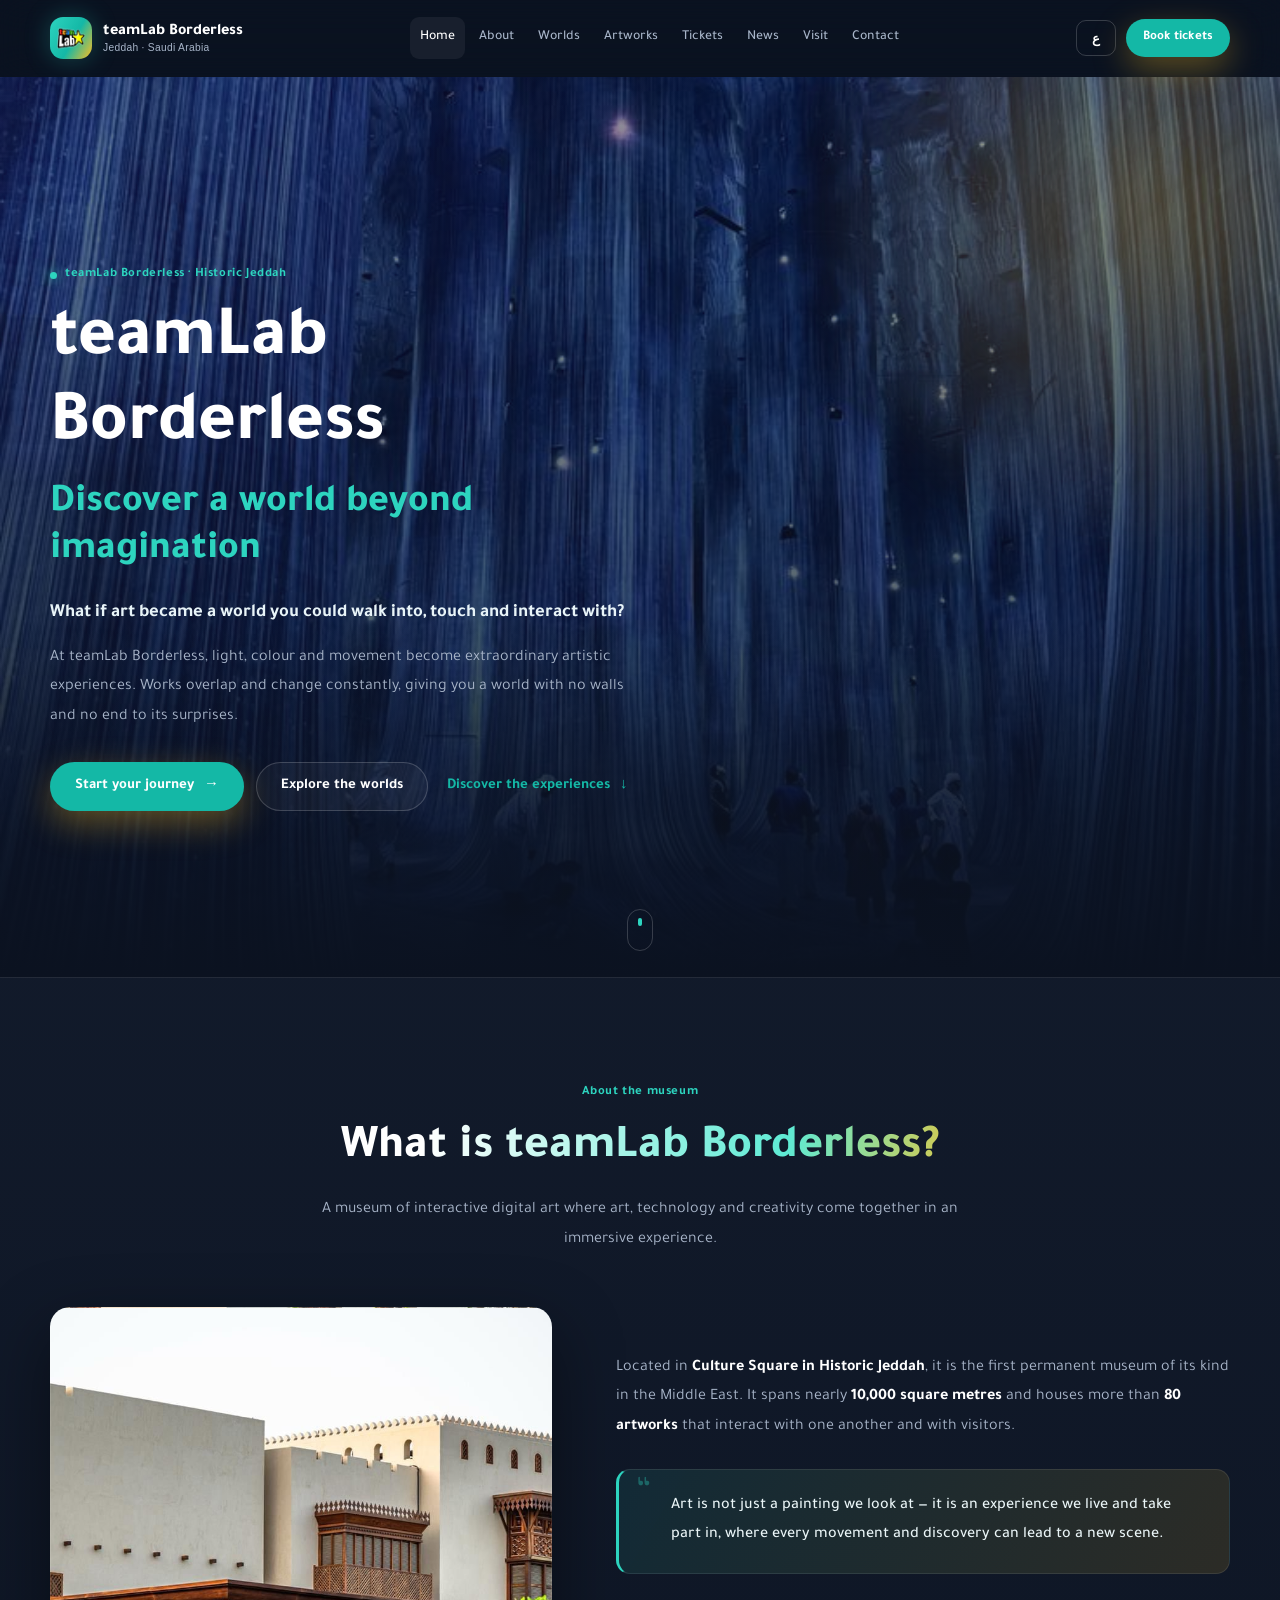
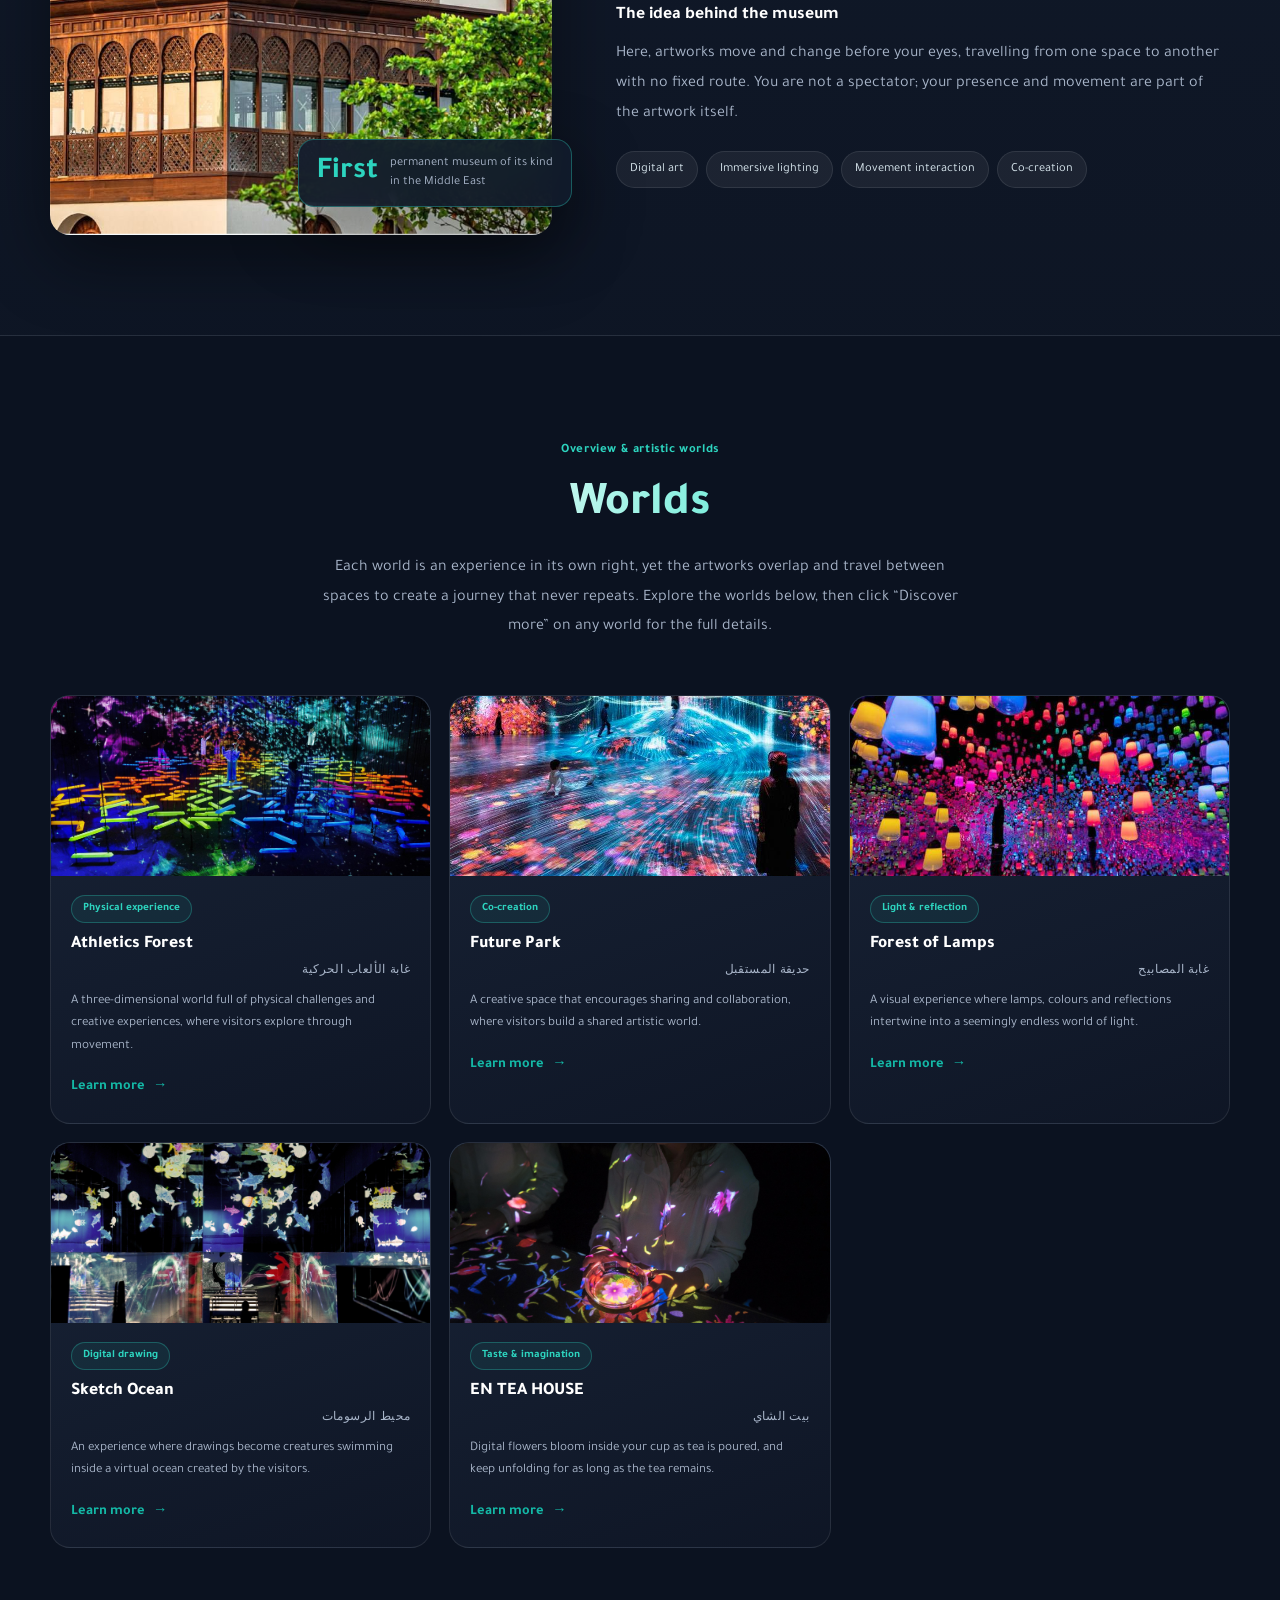
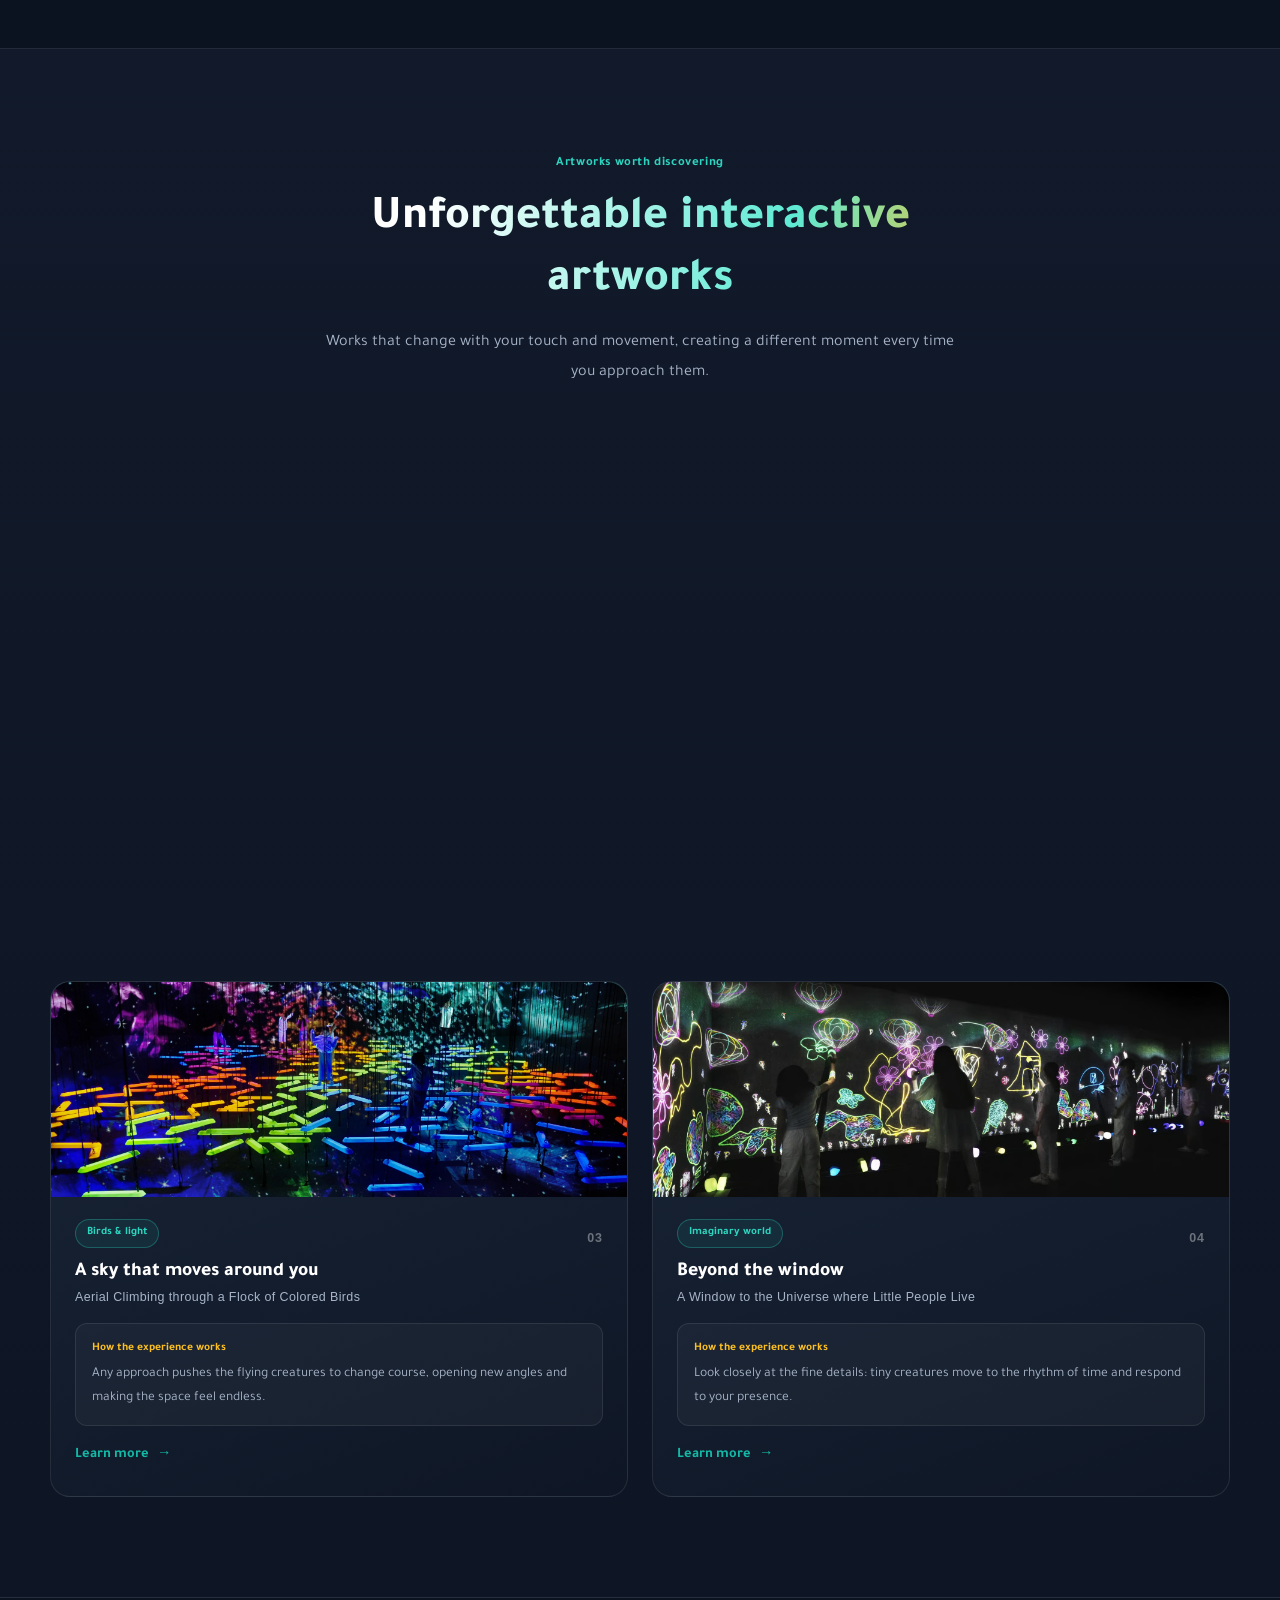
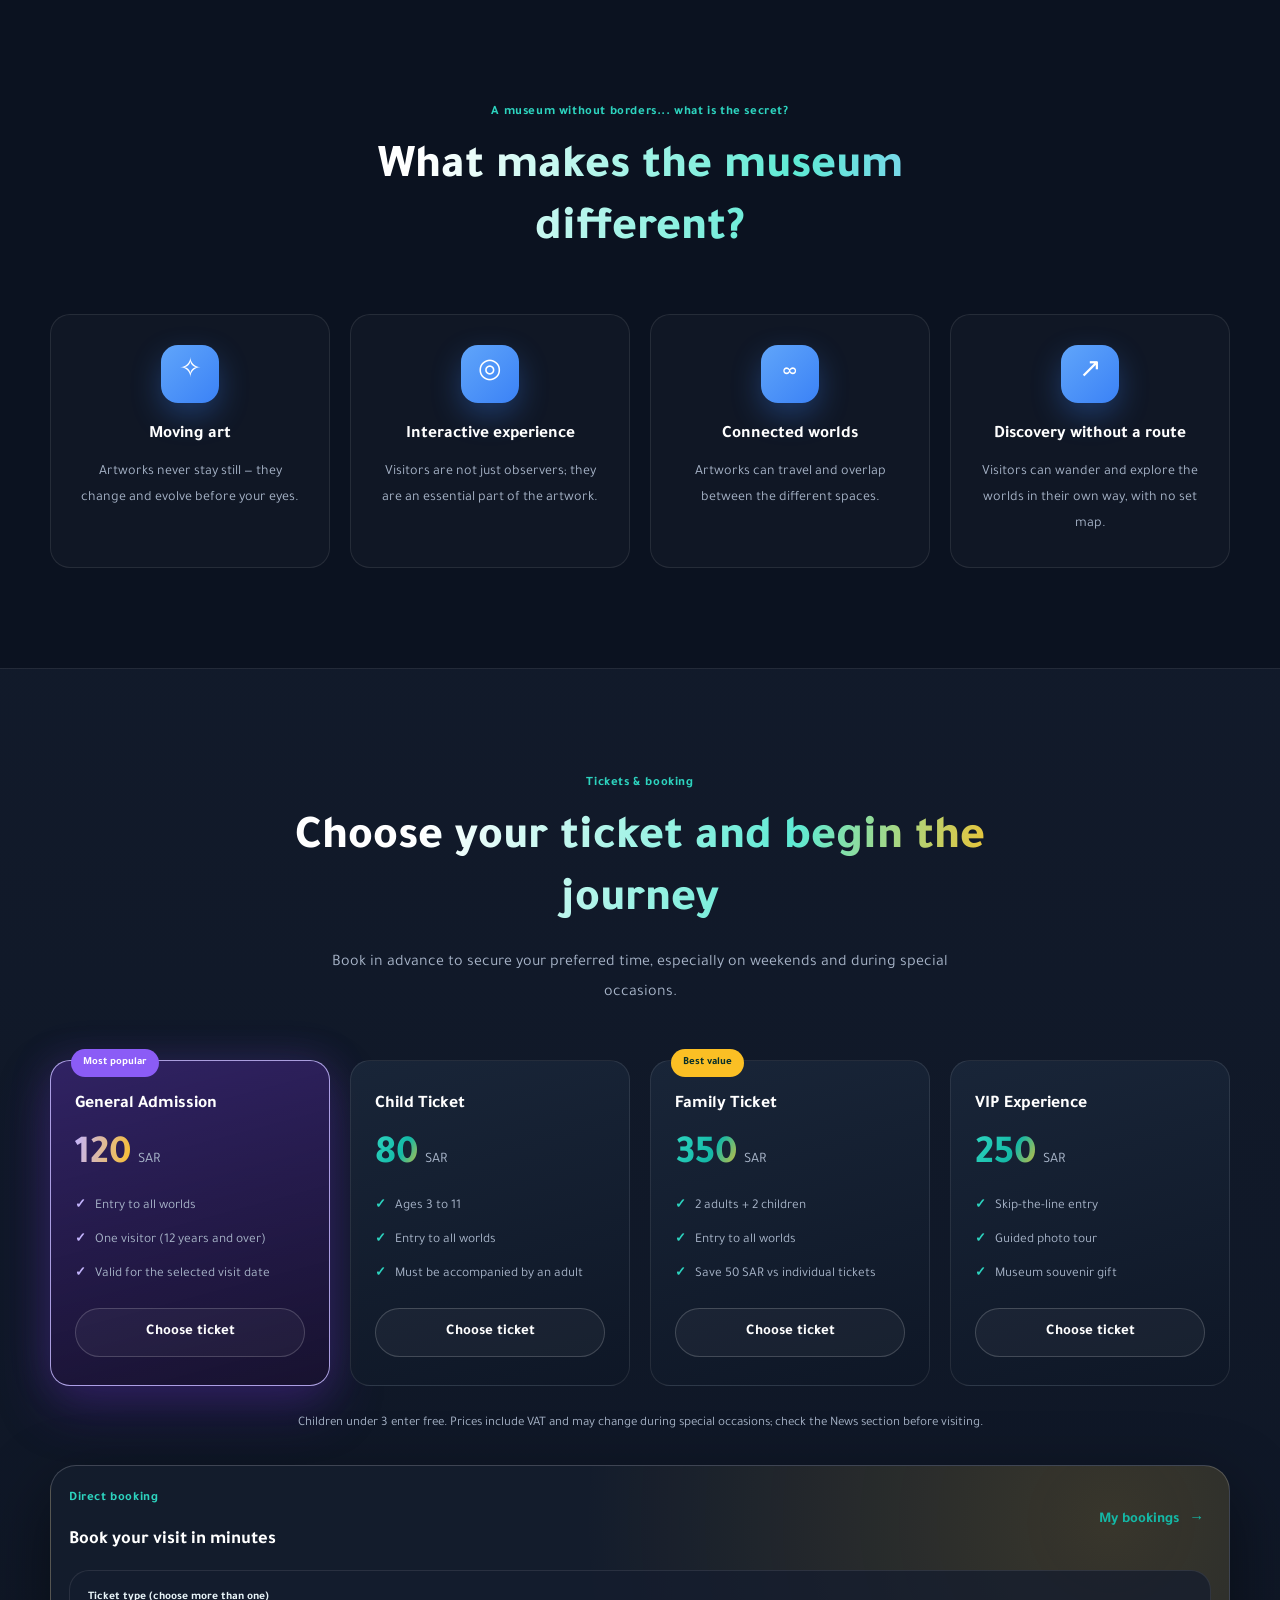
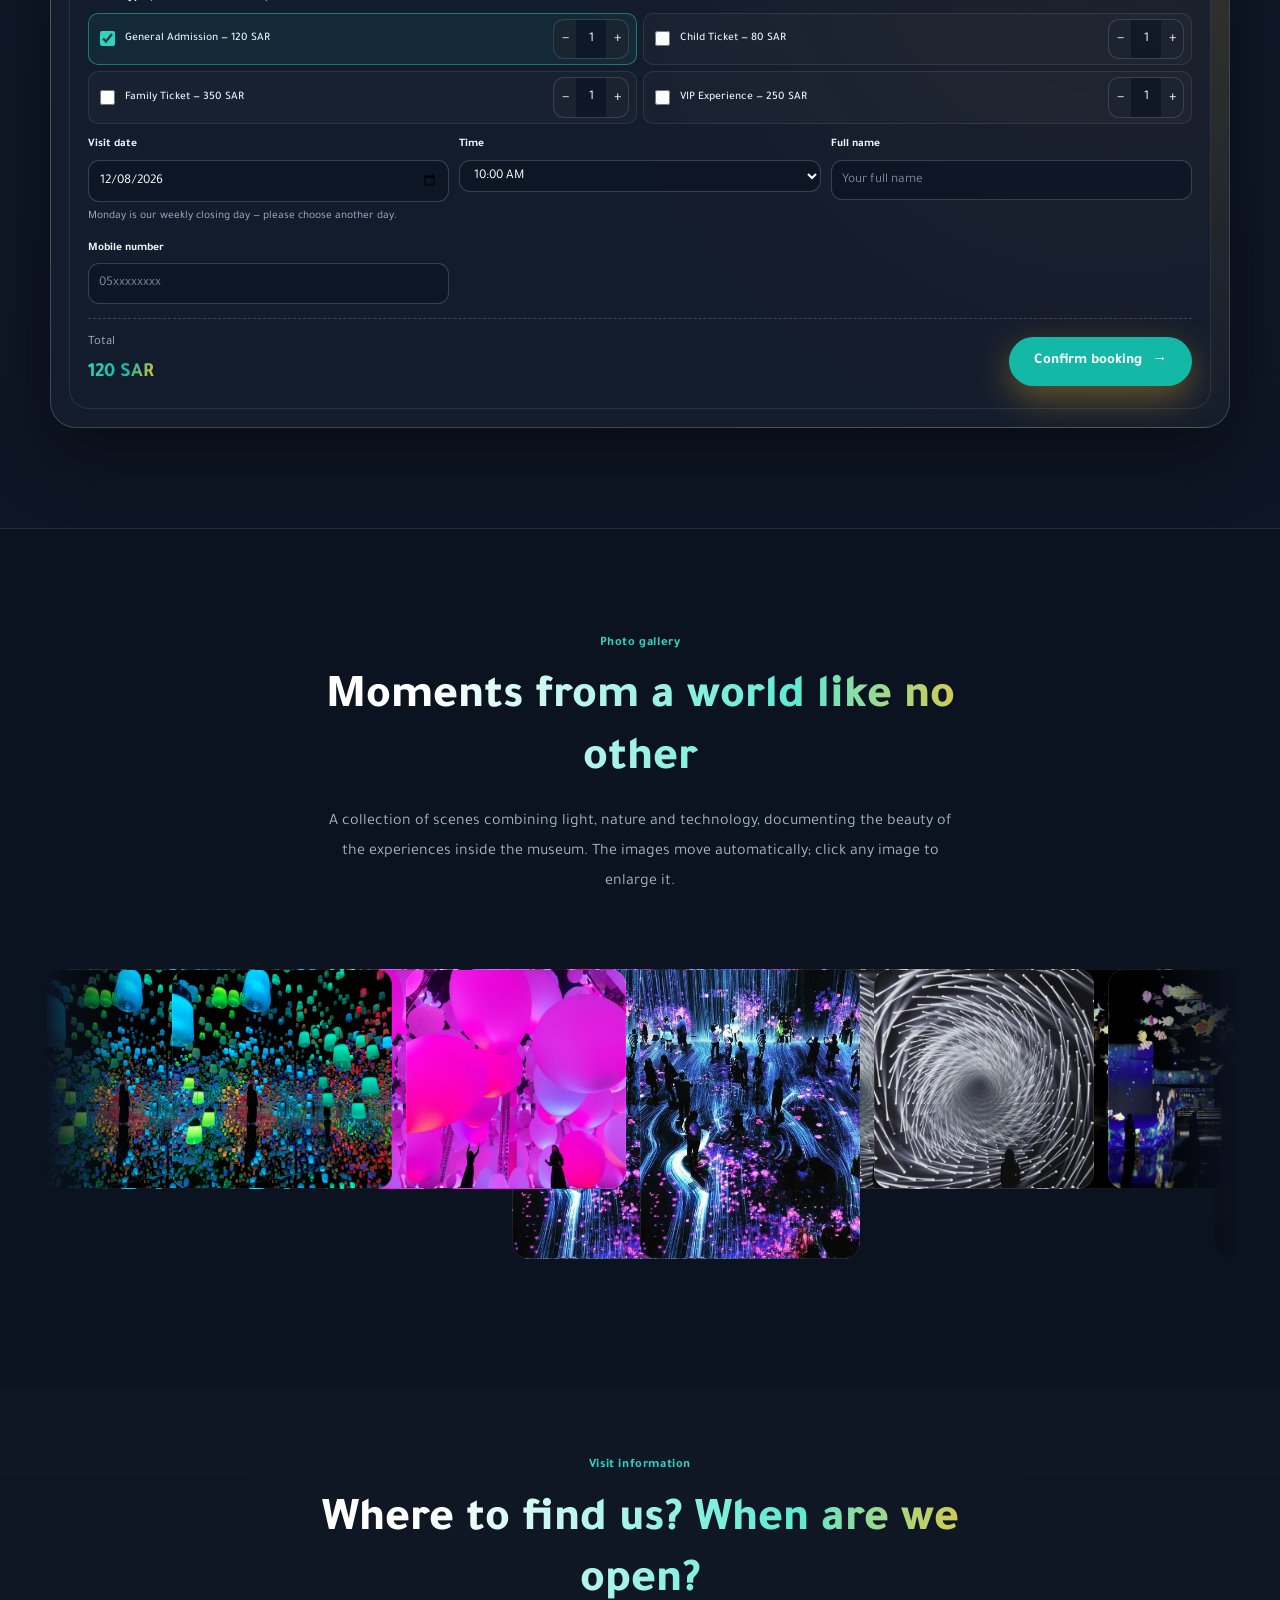
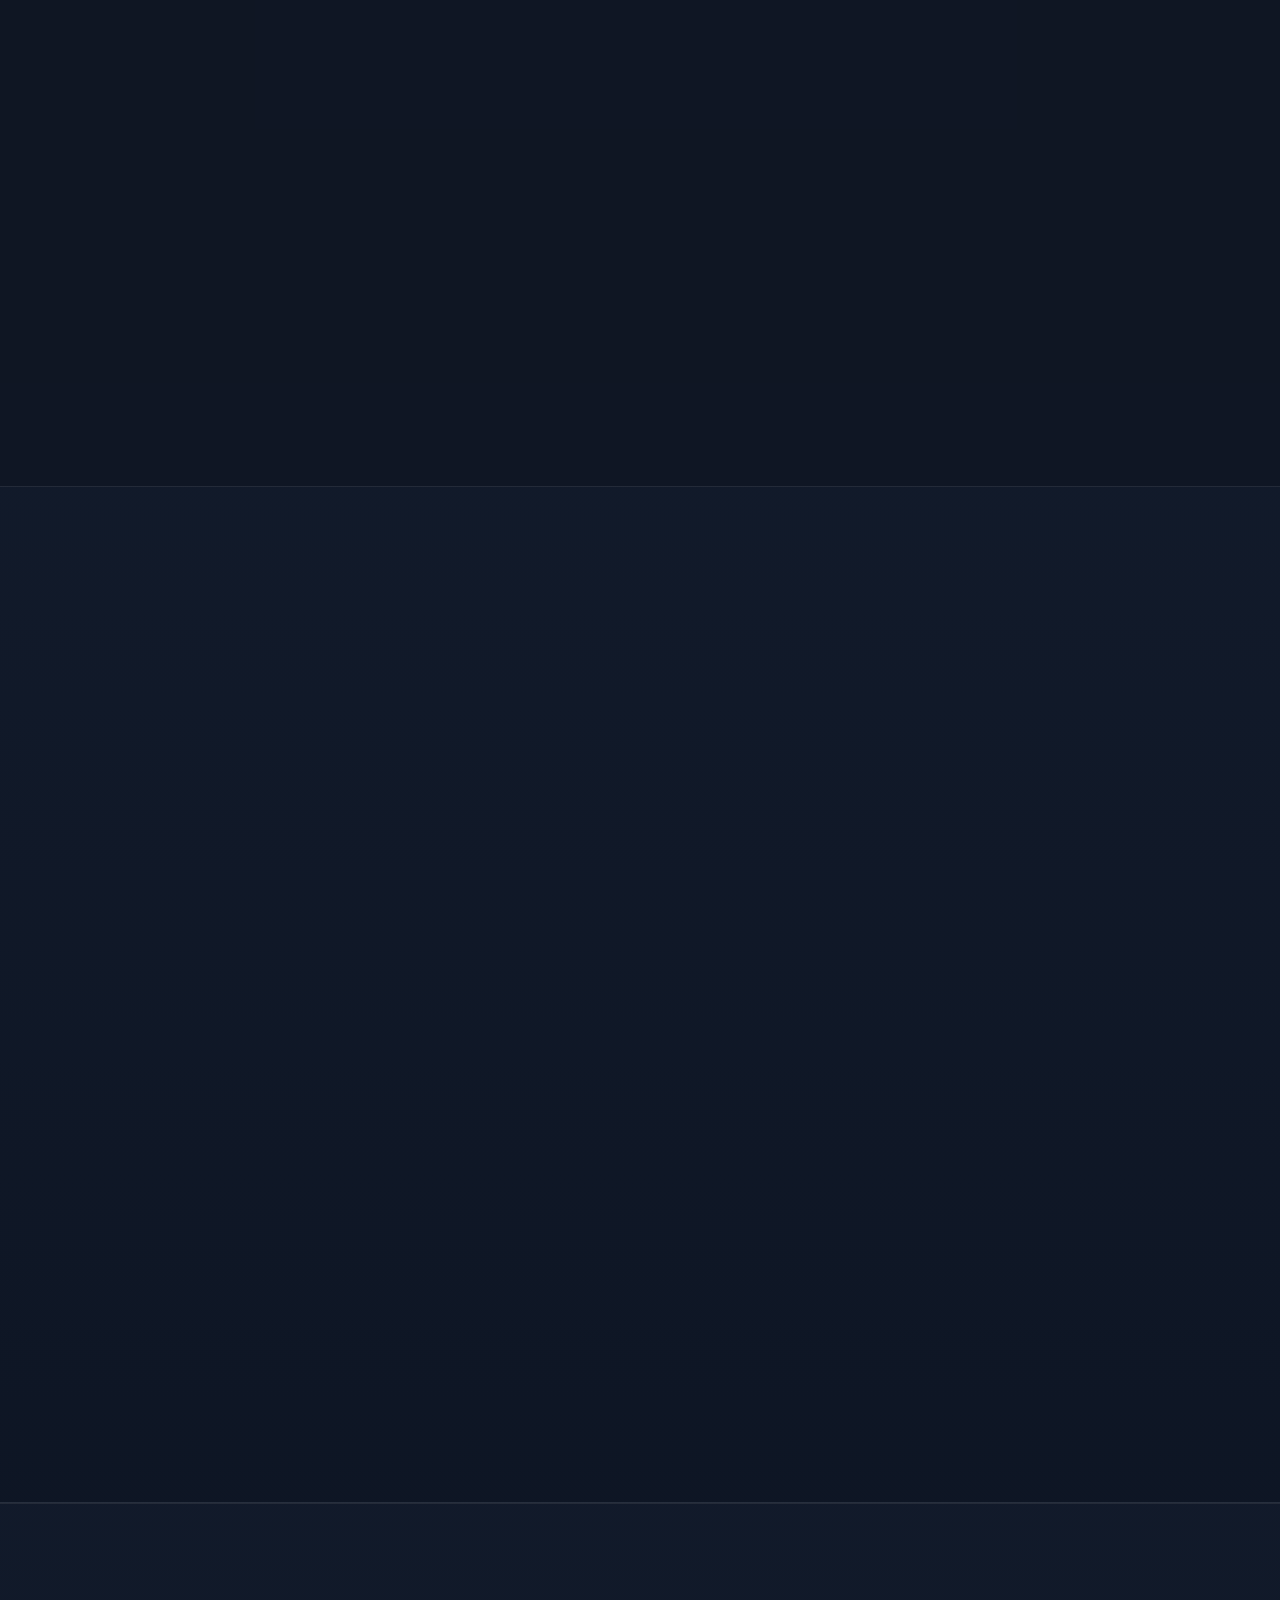
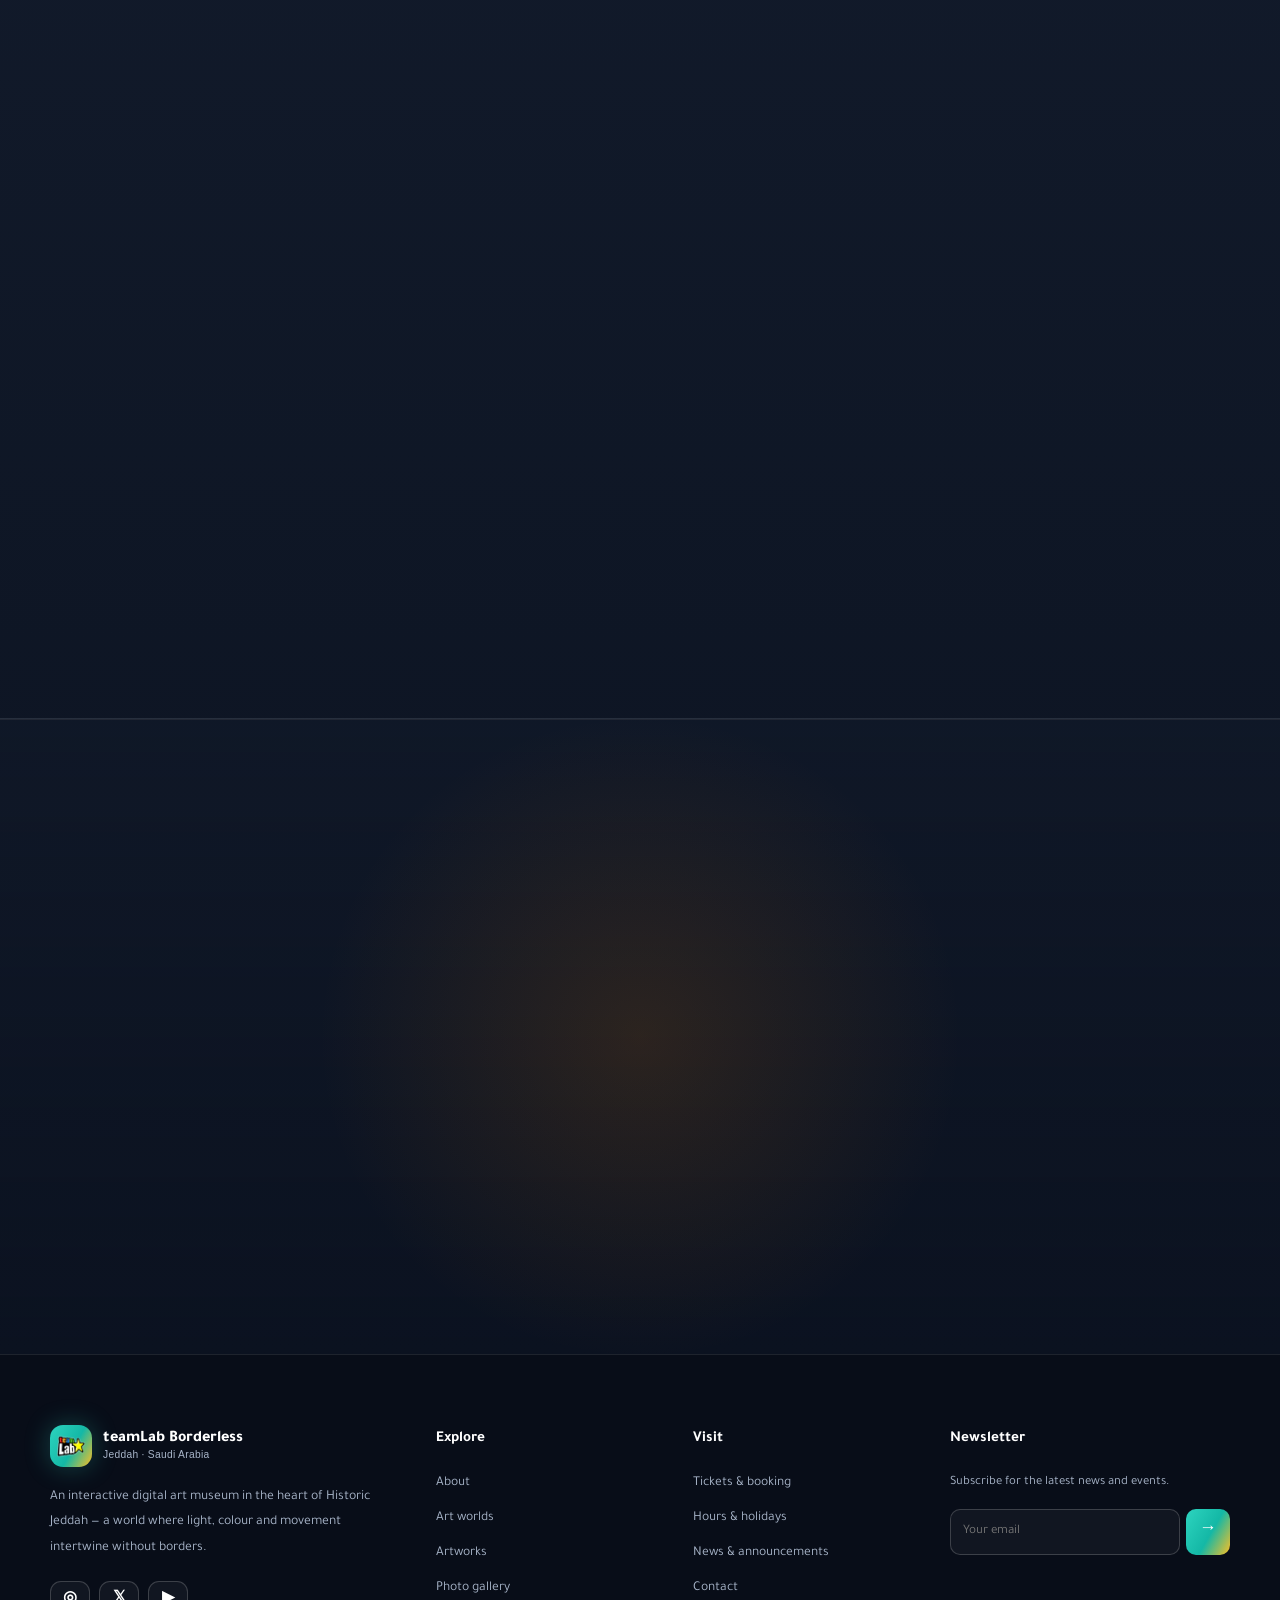
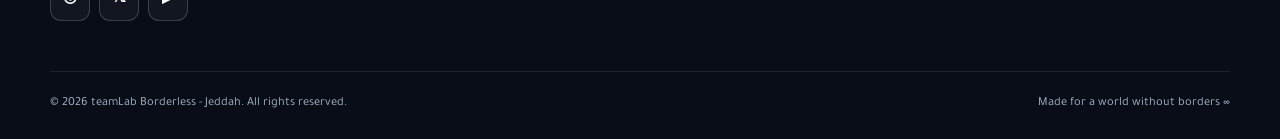
==== commit 9e3c919a: "change the color for What makes the museum different?" ====
--- a/en.html
+++ b/en.html
@@ -12,7 +12,7 @@
   <link rel="preconnect" href="https://fonts.googleapis.com">
   <link rel="preconnect" href="https://fonts.gstatic.com" crossorigin>
   <link href="https://fonts.googleapis.com/css2?family=Tajawal:wght@400;500;700;800&display=swap" rel="stylesheet">
-  <link rel="stylesheet" href="assets/css/style.css?v=12">
+  <link rel="stylesheet" href="assets/css/style.css?v=16">
 </head>
 <body>
   <a class="skip-link" href="#main">Skip to content</a>
@@ -336,14 +336,54 @@
           </div>
           <form id="booking-form" novalidate>
             <div class="form-grid">
-              <div class="field">
-                <label for="book-ticket">Ticket type</label>
-                <select id="book-ticket" name="ticket" required>
-                  <option value="general">General Admission — 120 SAR</option>
-                  <option value="child">Child Ticket — 80 SAR</option>
-                  <option value="family">Family Ticket — 350 SAR</option>
-                  <option value="vip">VIP Experience — 250 SAR</option>
-                </select>
+              <div class="field field--tickets">
+                <span class="field-label" id="book-tickets-label">Ticket type (choose more than one)</span>
+                <div class="ticket-options" id="book-tickets" role="group" aria-labelledby="book-tickets-label">
+                  <div class="ticket-option is-picked">
+                    <label class="ticket-option__check">
+                      <input type="checkbox" name="ticket" value="general" checked>
+                      <span class="ticket-option__name">General Admission — 120 SAR</span>
+                    </label>
+                    <span class="stepper stepper--mini">
+                      <button type="button" data-step="-1" aria-label="Decrease quantity">−</button>
+                      <input type="number" value="1" min="1" max="10" aria-label="Quantity" data-qty>
+                      <button type="button" data-step="1" aria-label="Increase quantity">+</button>
+                    </span>
+                  </div>
+                  <div class="ticket-option">
+                    <label class="ticket-option__check">
+                      <input type="checkbox" name="ticket" value="child">
+                      <span class="ticket-option__name">Child Ticket — 80 SAR</span>
+                    </label>
+                    <span class="stepper stepper--mini">
+                      <button type="button" data-step="-1" aria-label="Decrease quantity">−</button>
+                      <input type="number" value="1" min="1" max="10" aria-label="Quantity" data-qty>
+                      <button type="button" data-step="1" aria-label="Increase quantity">+</button>
+                    </span>
+                  </div>
+                  <div class="ticket-option">
+                    <label class="ticket-option__check">
+                      <input type="checkbox" name="ticket" value="family">
+                      <span class="ticket-option__name">Family Ticket — 350 SAR</span>
+                    </label>
+                    <span class="stepper stepper--mini">
+                      <button type="button" data-step="-1" aria-label="Decrease quantity">−</button>
+                      <input type="number" value="1" min="1" max="10" aria-label="Quantity" data-qty>
+                      <button type="button" data-step="1" aria-label="Increase quantity">+</button>
+                    </span>
+                  </div>
+                  <div class="ticket-option">
+                    <label class="ticket-option__check">
+                      <input type="checkbox" name="ticket" value="vip">
+                      <span class="ticket-option__name">VIP Experience — 250 SAR</span>
+                    </label>
+                    <span class="stepper stepper--mini">
+                      <button type="button" data-step="-1" aria-label="Decrease quantity">−</button>
+                      <input type="number" value="1" min="1" max="10" aria-label="Quantity" data-qty>
+                      <button type="button" data-step="1" aria-label="Increase quantity">+</button>
+                    </span>
+                  </div>
+                </div>
               </div>
               <div class="field">
                 <label for="book-date">Visit date</label>
@@ -353,14 +393,6 @@
               <div class="field">
                 <label for="book-time">Time</label>
                 <select id="book-time" name="time" required></select>
-              </div>
-              <div class="field">
-                <label for="book-qty">Number of tickets</label>
-                <div class="stepper">
-                  <button type="button" data-step="-1" aria-label="Decrease quantity">−</button>
-                  <input id="book-qty" name="qty" type="number" value="1" min="1" max="10" readonly>
-                  <button type="button" data-step="1" aria-label="Increase quantity">+</button>
-                </div>
               </div>
               <div class="field">
                 <label for="book-name">Full name</label>
@@ -612,7 +644,7 @@
       <div class="footer-brand">
         <a class="brand" href="#home">
           <span class="brand-mark" aria-hidden="true">
-            <svg viewBox="0 0 48 48" fill="none" stroke="currentColor" stroke-width="2.4"><path d="M24 24c-5-8-9-11-13-11C6 13 3 17 3 22s3 9 8 9c5 0 9-4 13-7 4 3 8 7 13 7 5 0 8-4 8-9s-3-9-8-9c-4 0-8 3-13 11Z"/></svg>
+            <img src="assets/img/Logo.png" alt="" width="30" height="30">
           </span>
           <span class="brand-text"><strong>teamLab Borderless</strong><small>Jeddah · Saudi Arabia</small></span>
         </a>
@@ -723,6 +755,6 @@
     </div>
   </dialog>
 
-  <script src="assets/js/main.js?v=9"></script>
+  <script src="assets/js/main.js?v=12"></script>
 </body>
 </html>
--- a/assets/css/style.css
+++ b/assets/css/style.css
@@ -286,10 +286,17 @@
 }
 .feature-icon {
   display: grid; place-items: center; width: 58px; height: 58px; margin: 0 auto 16px;
-  border-radius: 17px; font-size: 1.7rem; background: var(--grad); color: #fff; box-shadow: 0 12px 30px rgba(251, 191, 36, .3);
+  border-radius: 17px; font-size: 1.7rem; color: #fff;
+  background: linear-gradient(135deg, #60a5fa, #3b82f6); box-shadow: 0 12px 30px rgba(59, 130, 246, .32);
 }
 .feature-card h3 { font-size: 1.08rem; margin-bottom: 8px; }
 .feature-card p { color: var(--muted); font-size: .88rem; }
+/* A soft light blue replaces the old yellow/violet accent in this section only.
+   Use background-image (not the shorthand) so background-clip:text is preserved. */
+#difference .section-title {
+  background-image: linear-gradient(100deg, #fff 20%, #5eead4 70%, #93c5fd);
+  -webkit-background-clip: text; background-clip: text; color: transparent;
+}
 
 /* ---------------- Tickets & Booking ---------------- */
 .ticket-grid { display: grid; grid-template-columns: repeat(4, 1fr); gap: 20px; }
@@ -447,6 +454,39 @@
 .contact-form .btn { margin-top: 8px; }
 .form-status { min-height: 22px; margin-top: 8px; font-size: .84rem; color: var(--c1); }
 .form-status.is-error { color: var(--c4); }
+
+/* ---------------- Compact direct-booking form (multiple ticket types) ---------------- */
+.field--tickets { grid-column: 1 / -1; }
+.field-label { font-size: .82rem; font-weight: 700; color: #e8f4f8; }
+.ticket-options { display: grid; grid-template-columns: repeat(2, 1fr); gap: 8px; }
+.field .ticket-option {
+  display: flex; align-items: center; gap: 8px; padding: 7px 9px;
+  border: 1px solid var(--line); border-radius: 10px; background: rgba(255, 255, 255, .025);
+}
+.field .ticket-option.is-picked { border-color: rgba(45, 212, 191, .45); background: rgba(45, 212, 191, .07); }
+.field .ticket-option__check { display: flex; align-items: center; gap: 7px; flex: 1; min-width: 0; cursor: pointer; font-size: .78rem; font-weight: 500; color: #e8f4f8; }
+.ticket-option input[type="checkbox"] { width: 15px; height: 15px; flex: 0 0 auto; padding: 0; border: 0; border-radius: 3px; background: transparent; accent-color: var(--c1); }
+.ticket-option__name { line-height: 1.35; }
+.stepper--mini button { width: 26px; font-size: 1rem; }
+.stepper--mini input { width: 34px; padding: 5px 0; font-size: .8rem; }
+
+/* Compact direct-booking form: smaller paddings, gaps and controls */
+.booking-panel { margin-top: 28px; padding: 18px; }
+.booking-panel form { padding: 16px 18px; }
+.booking-head { margin-bottom: 12px; }
+.booking-head h3 { font-size: 1.15rem; }
+.booking-panel .form-grid { gap: 10px; }
+.booking-panel .field { gap: 4px; }
+.booking-panel .field input, .booking-panel .field select { padding: 7px 10px; font-size: .84rem; }
+.booking-panel .field label, .booking-panel .field-label { font-size: .72rem; }
+.booking-summary { margin-top: 14px; padding-top: 12px; }
+.booking-summary > div strong { font-size: 1.25rem; }
+.ticket-options { gap: 6px; }
+.field .ticket-option { padding: 5px 7px; }
+.field .ticket-option__check { font-size: .74rem; }
+.stepper--mini button { width: 22px; font-size: .9rem; }
+.stepper--mini input { width: 30px; padding: 3px 0; font-size: .76rem; }
+@media (max-width: 720px) { .ticket-options { grid-template-columns: 1fr; } }
 
 /* ---------------- Closing ---------------- */
 .closing { position: relative; padding: 110px 0; text-align: center; overflow: hidden; border-top: 1px solid var(--line); background: linear-gradient(180deg, rgba(20, 29, 46, .5), var(--bg)); }
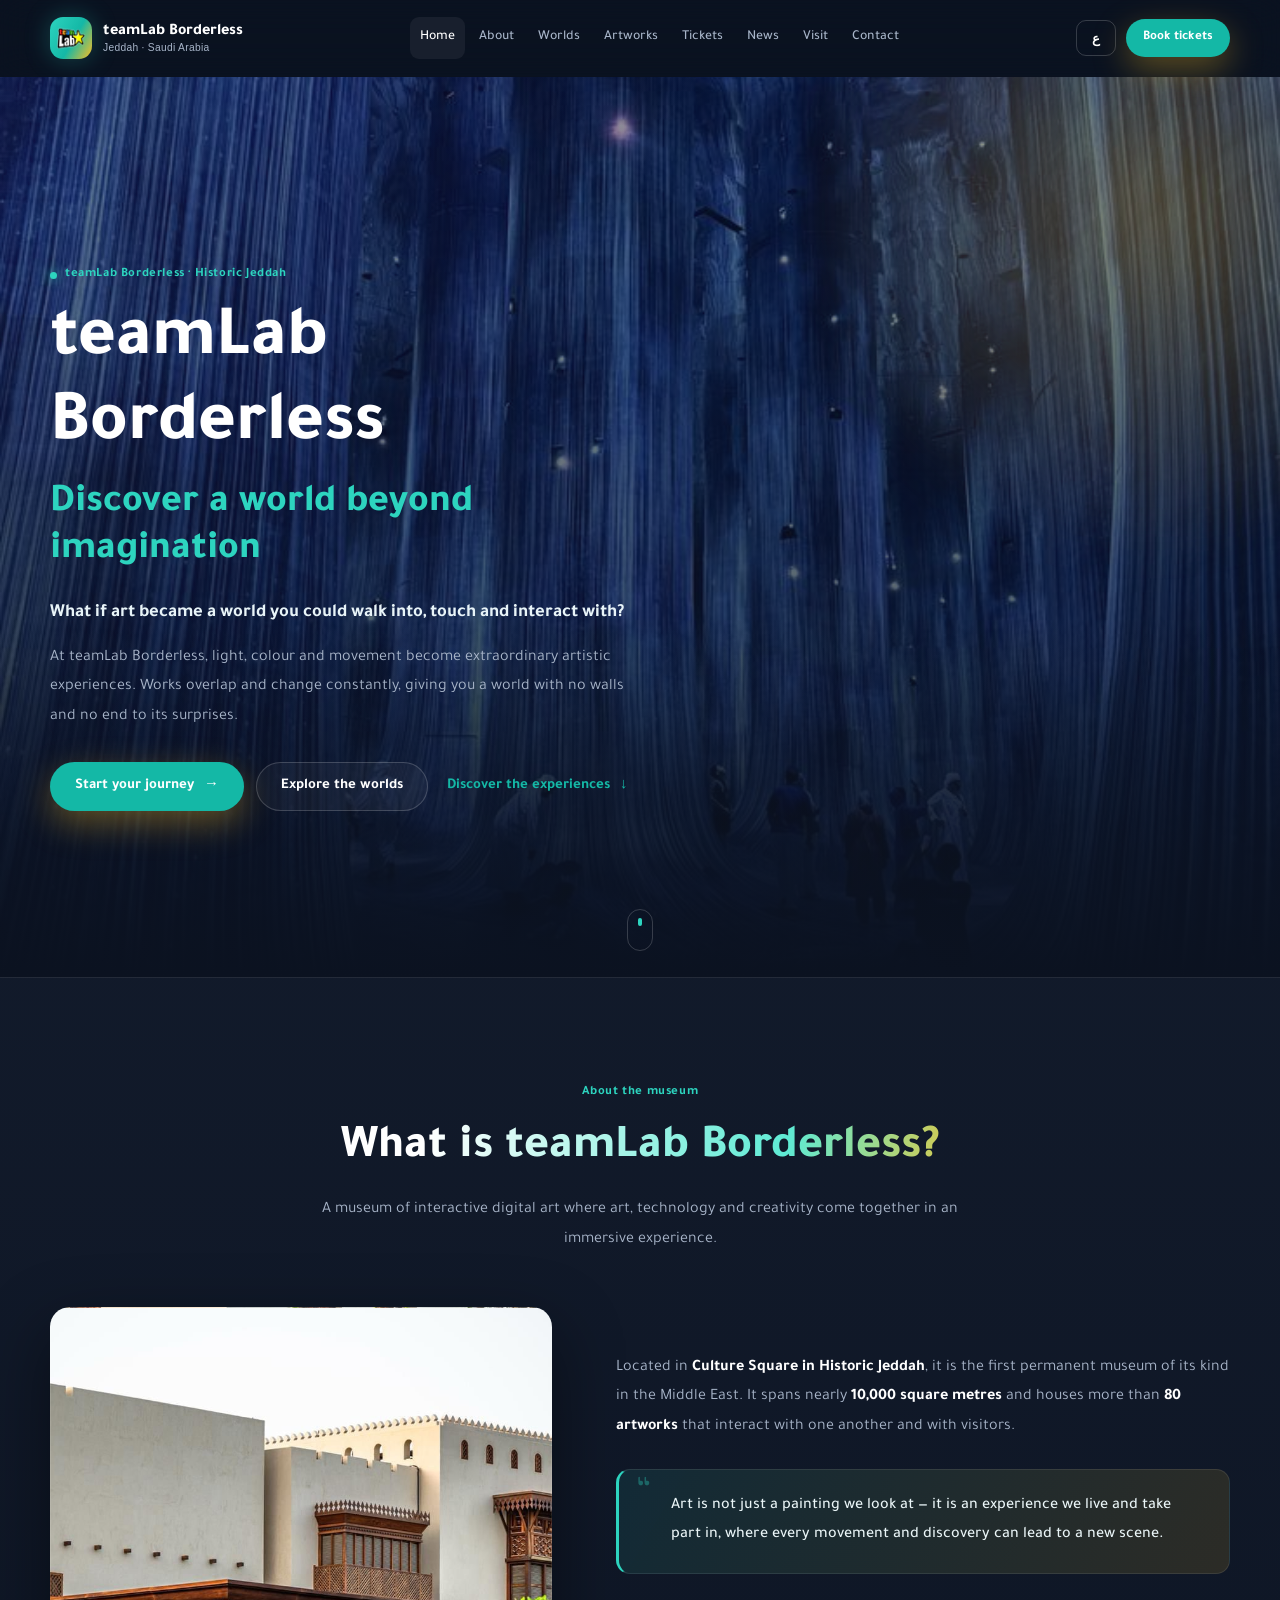
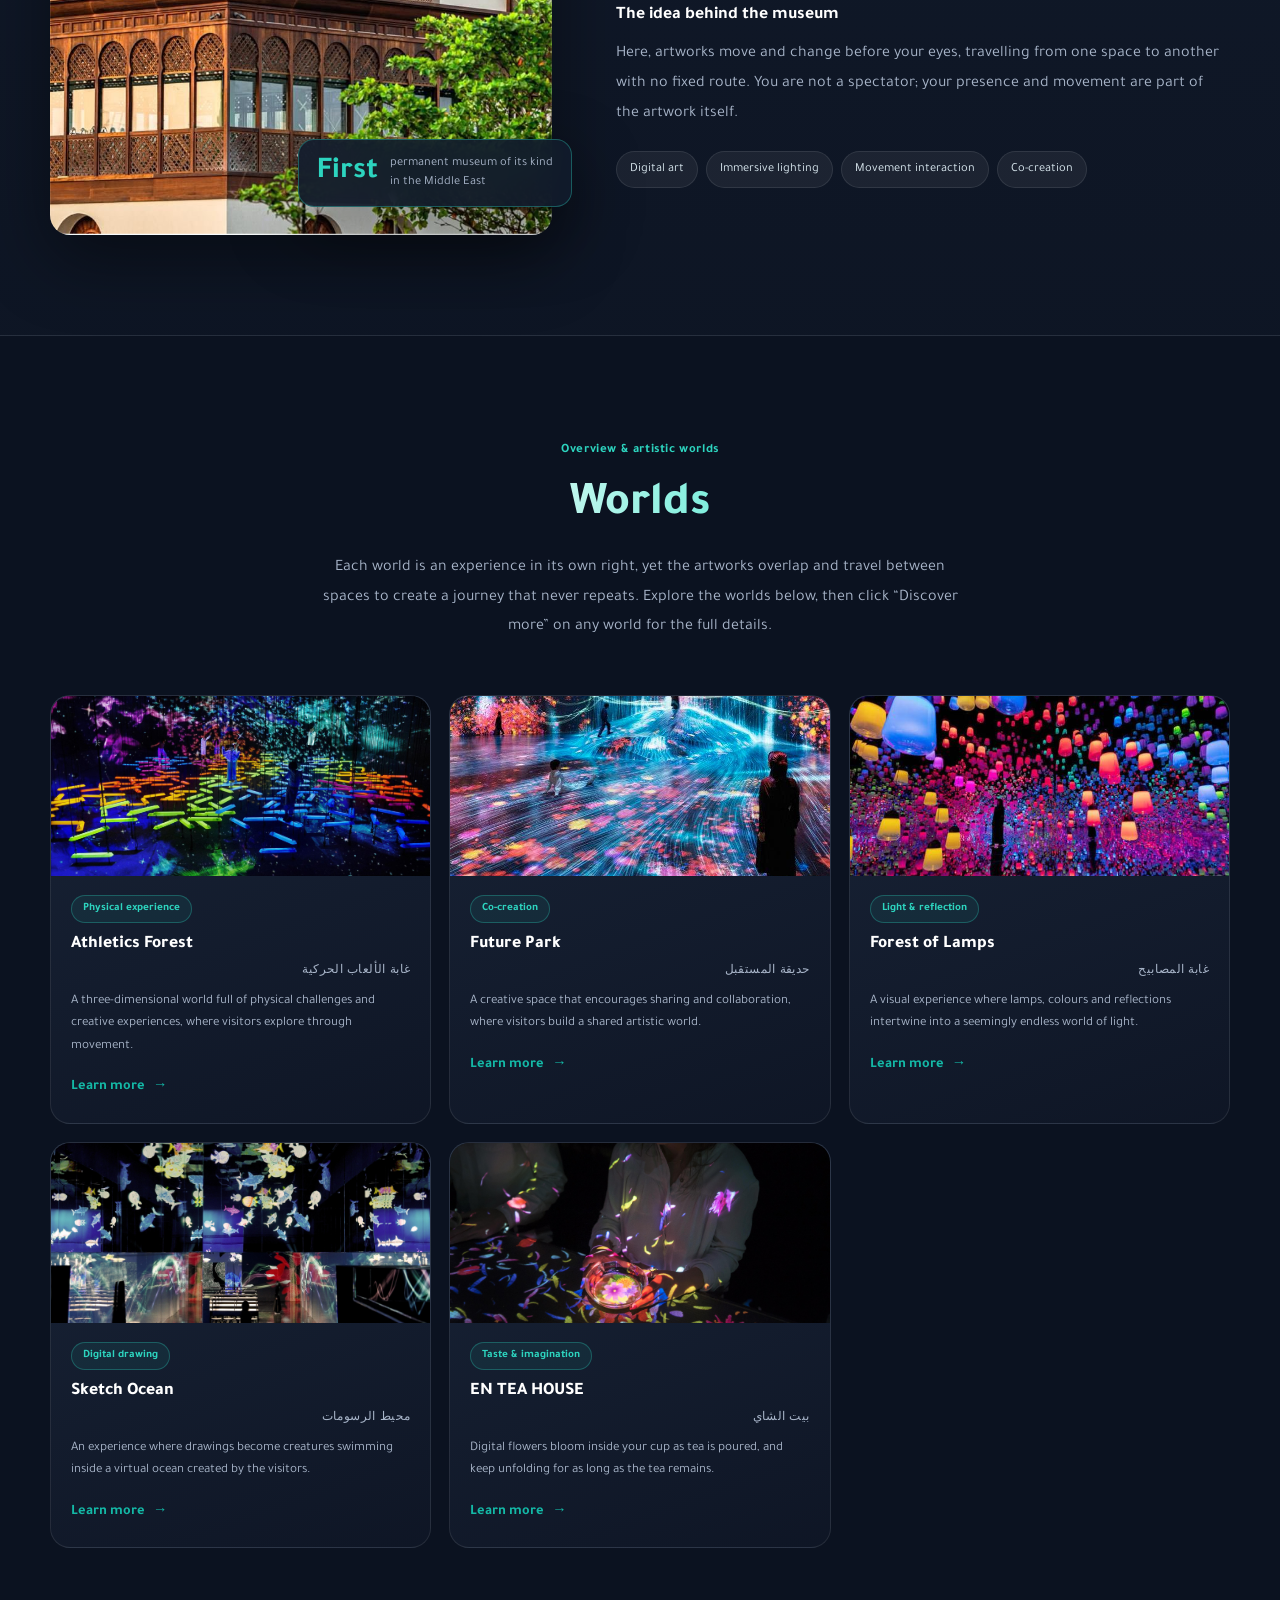
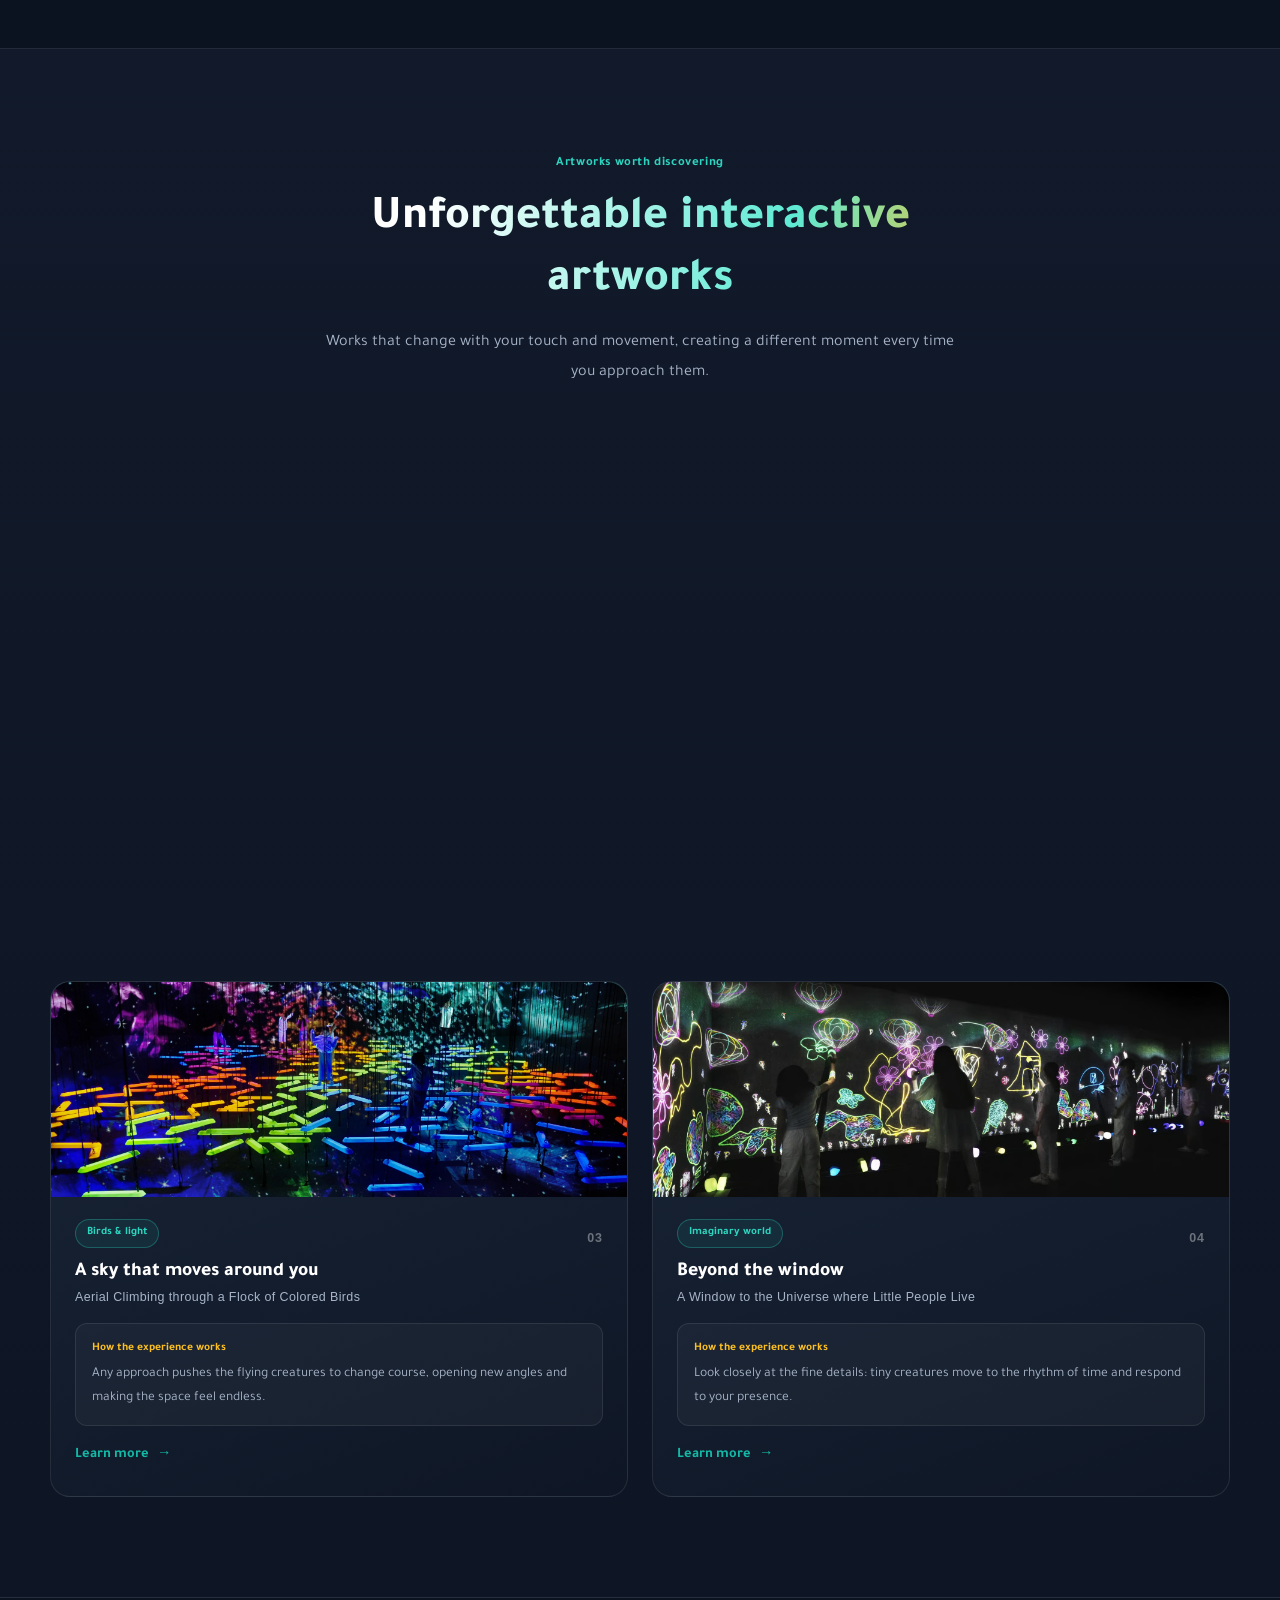
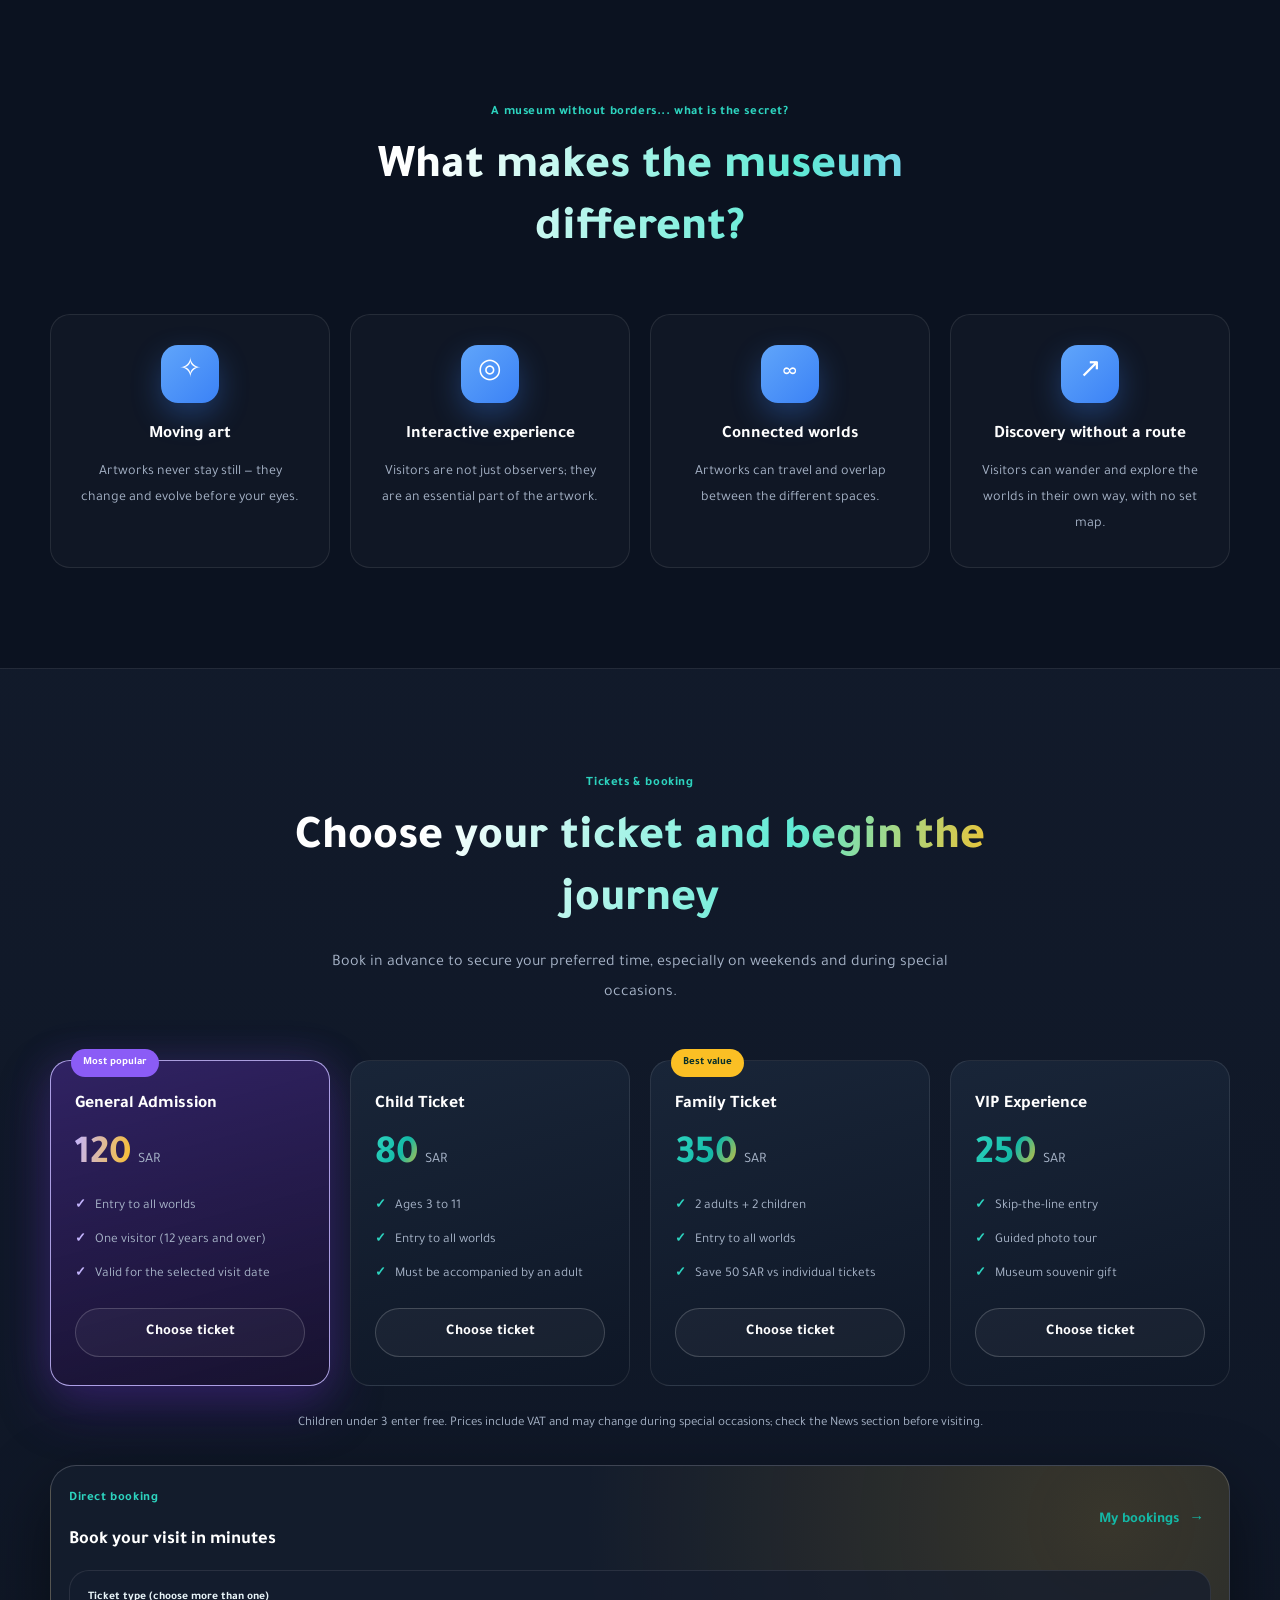
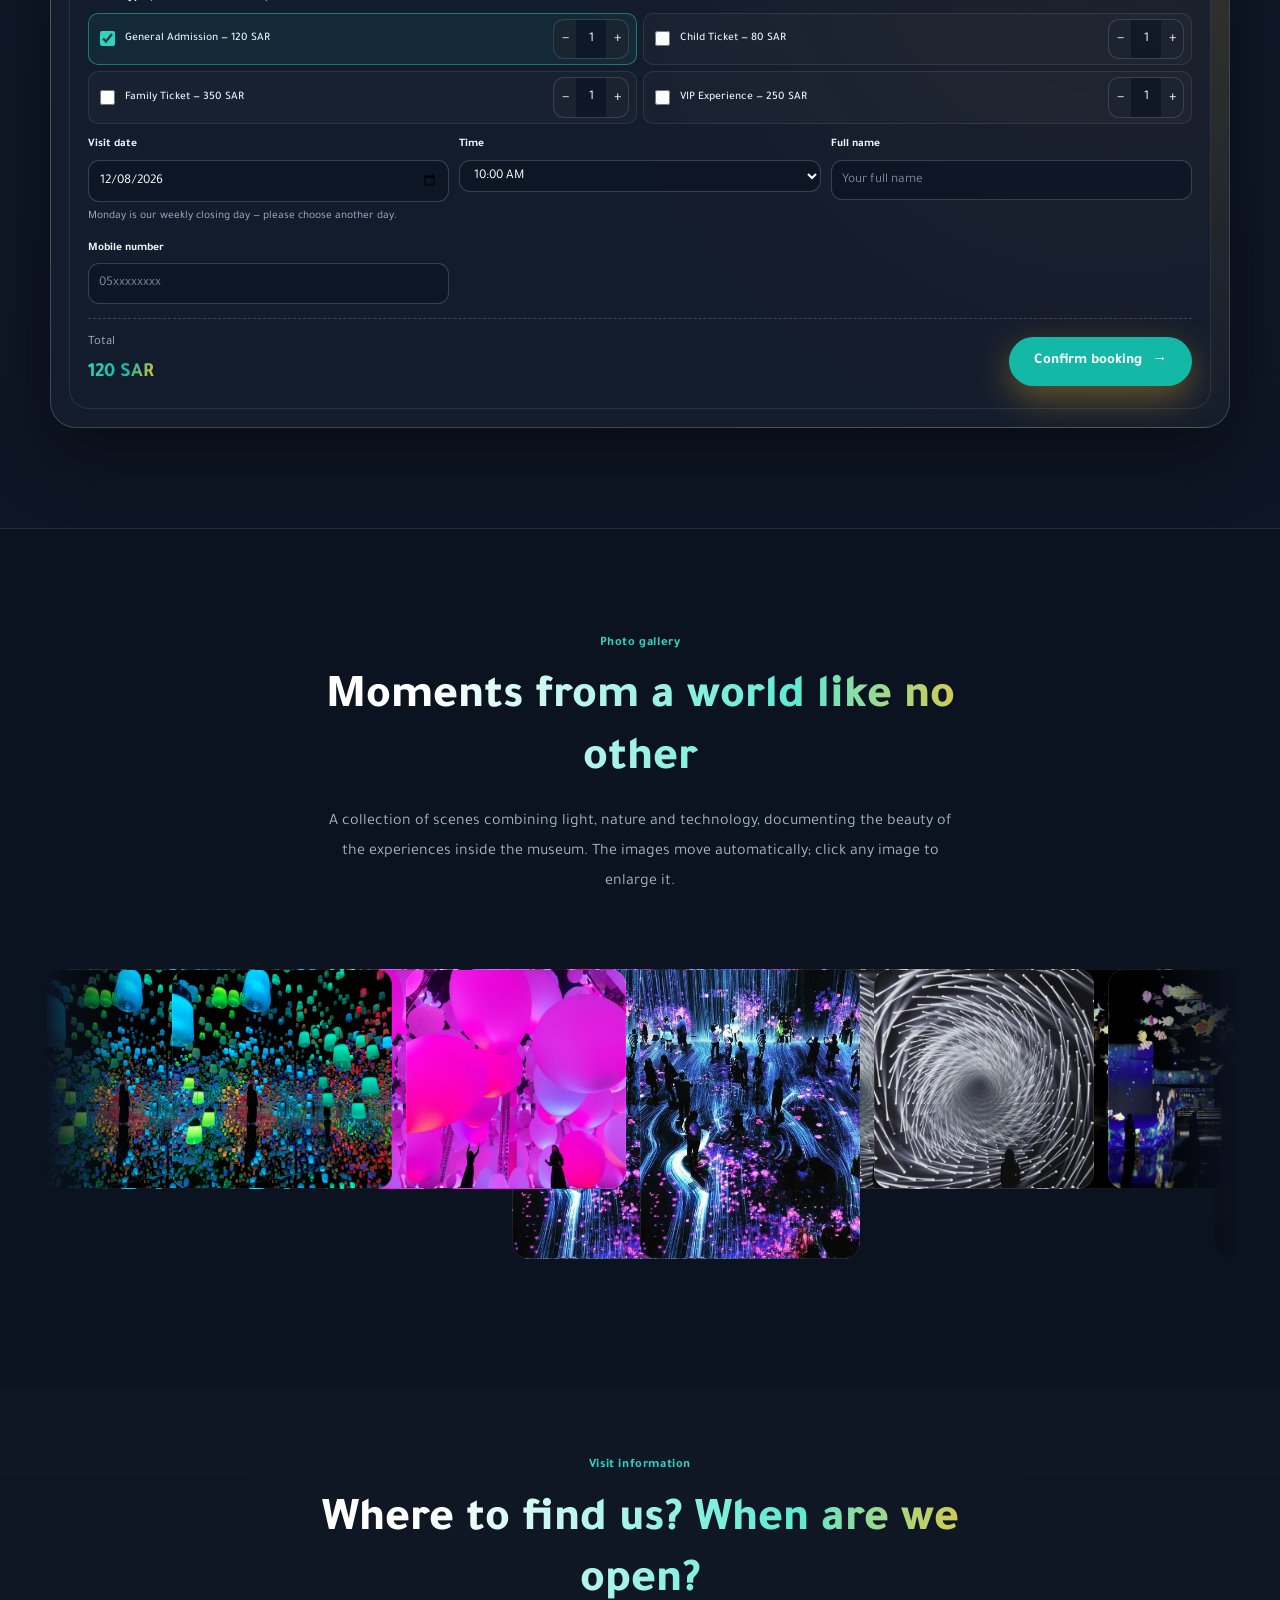
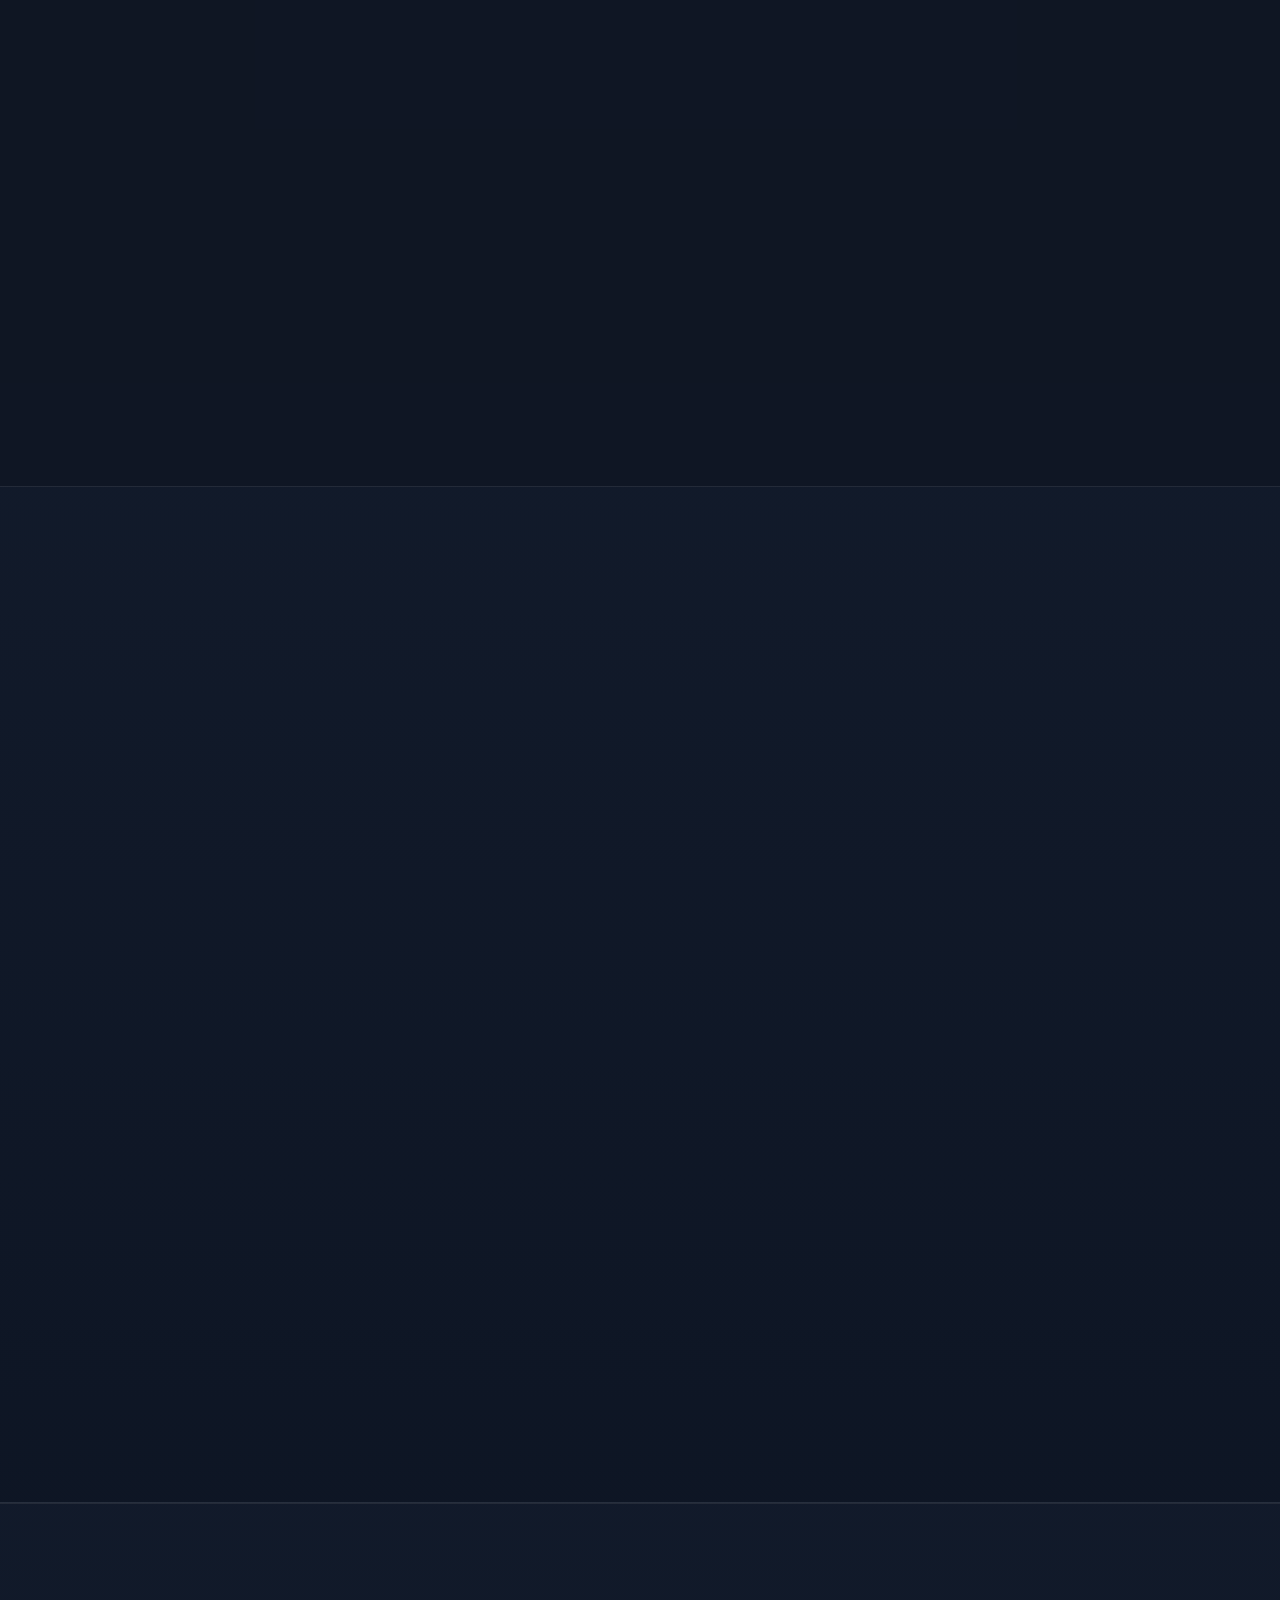
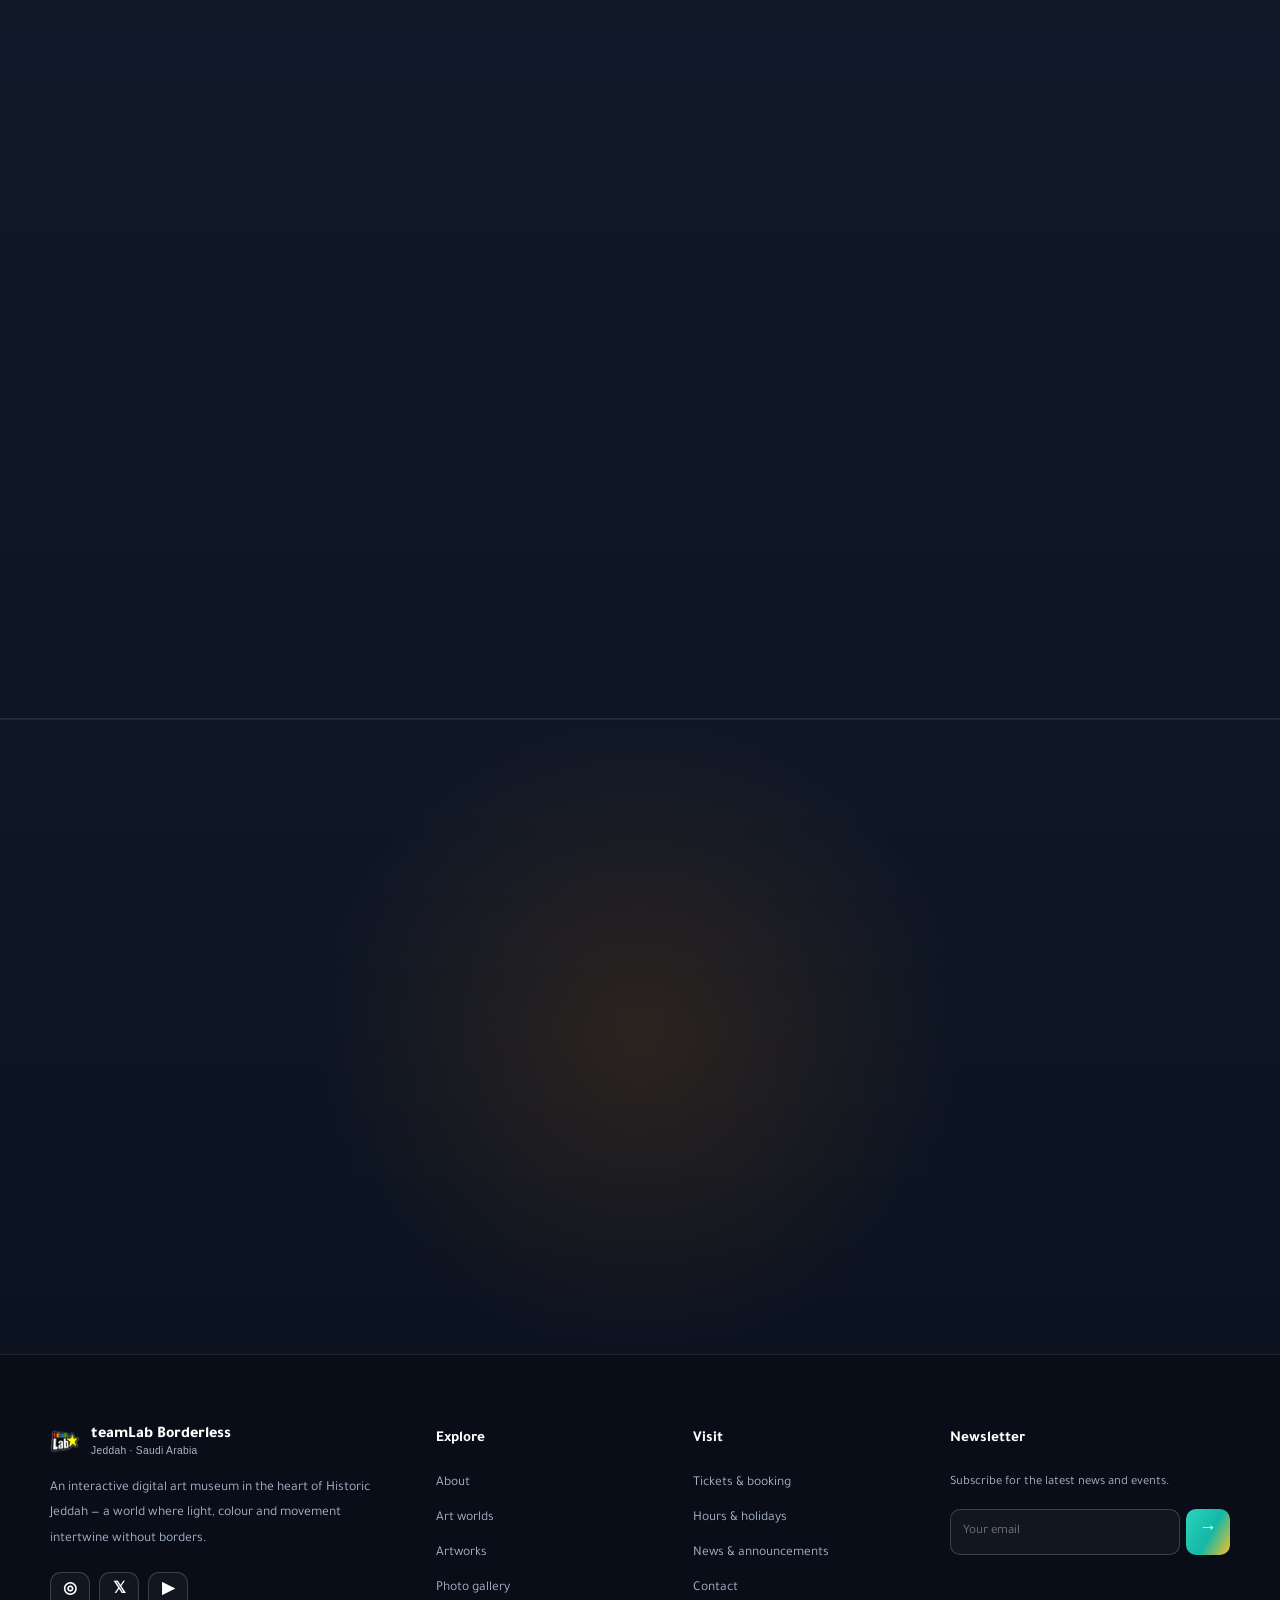
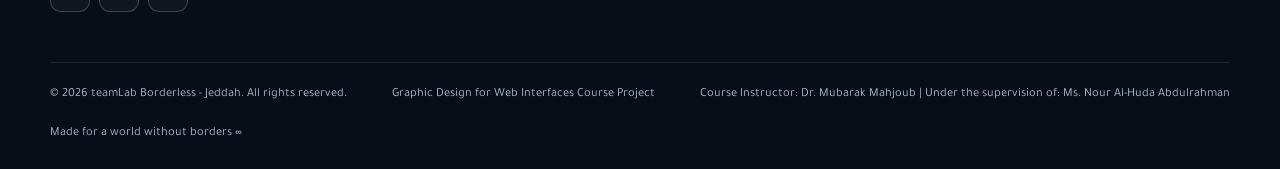
==== commit bf17aefe: "Edit the logo for the locaion,the logo in thr Footer" ====
--- a/en.html
+++ b/en.html
@@ -492,10 +492,10 @@
         </div>
         <div class="visit-grid">
           <article class="visit-card reveal">
-            <span class="visit-icon" aria-hidden="true">⌖</span>
+            <span class="visit-icon" aria-hidden="true">📍</span>
             <h3>Location</h3>
             <p>Culture Square, Historic Jeddah, Jeddah, Saudi Arabia.</p>
-            <a class="inline-link" href="https://www.google.com/maps/search/?api=1&query=Jeddah+Historic+District+Culture+Square" target="_blank" rel="noopener">Open in Google Maps →</a>
+            <a class="inline-link" href="https://maps.app.goo.gl/ux4436FZ7xJidcyt5" target="_blank" rel="noopener">Open in Google Maps →</a>
           </article>
           <article class="visit-card reveal">
             <span class="visit-icon" aria-hidden="true">◷</span>
@@ -588,7 +588,7 @@
           <h2 class="section-title">We're here to answer your questions</h2>
           <p>Booking questions, private events, school visits or anything else — send us a message and we'll get back to you as soon as we can.</p>
           <ul class="contact-list">
-            <li><span class="contact-icon" aria-hidden="true">⌖</span><span><strong>Address</strong><span>Culture Square, Historic Jeddah, Jeddah</span></span></li>
+            <li><span class="contact-icon" aria-hidden="true">📍</span><span><strong>Address</strong><span>Culture Square, Historic Jeddah, Jeddah</span></span></li>
             <li><span class="contact-icon" aria-hidden="true">✆</span><span><strong>Phone</strong><span dir="ltr">+966 538 031 946</span></span></li>
             <li><span class="contact-icon" aria-hidden="true">✉</span><span><strong>Email</strong><span dir="ltr">support@teamlab-jeddah.com</span></span></li>
           </ul>
@@ -643,7 +643,7 @@
     <div class="container footer-top">
       <div class="footer-brand">
         <a class="brand" href="#home">
-          <span class="brand-mark" aria-hidden="true">
+          <span>
             <img src="assets/img/Logo.png" alt="" width="30" height="30">
           </span>
           <span class="brand-text"><strong>teamLab Borderless</strong><small>Jeddah · Saudi Arabia</small></span>
@@ -681,6 +681,9 @@
     </div>
     <div class="container footer-bottom">
       <span>© <span id="year">2026</span> teamLab Borderless - Jeddah. All rights reserved.</span>
+      <span>Graphic Design for Web Interfaces Course Project</span>
+      <span>Course Instructor: Dr. Mubarak Mahjoub | Under the supervision of: Ms. Nour Al-Huda Abdulrahman</span>
+
       <span>Made for a world without borders <span aria-hidden="true">∞</span></span>
     </div>
   </footer>
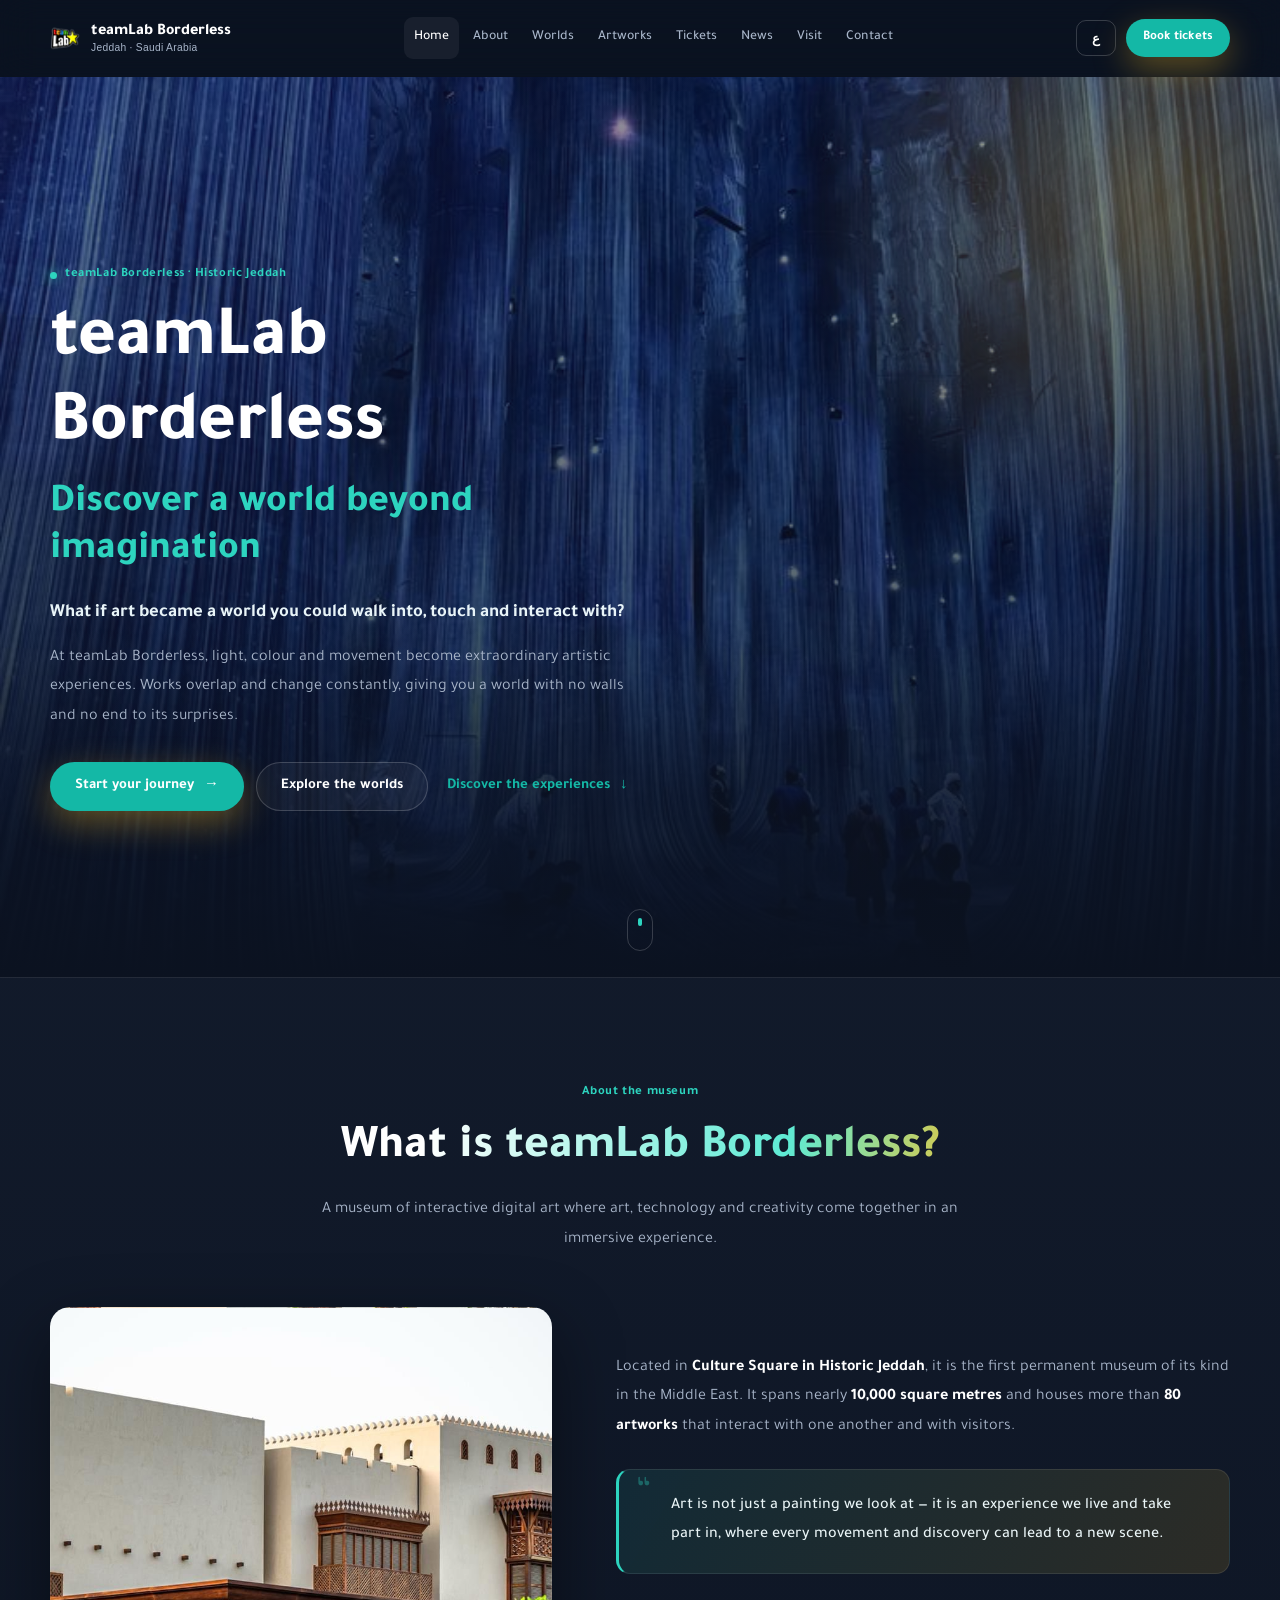
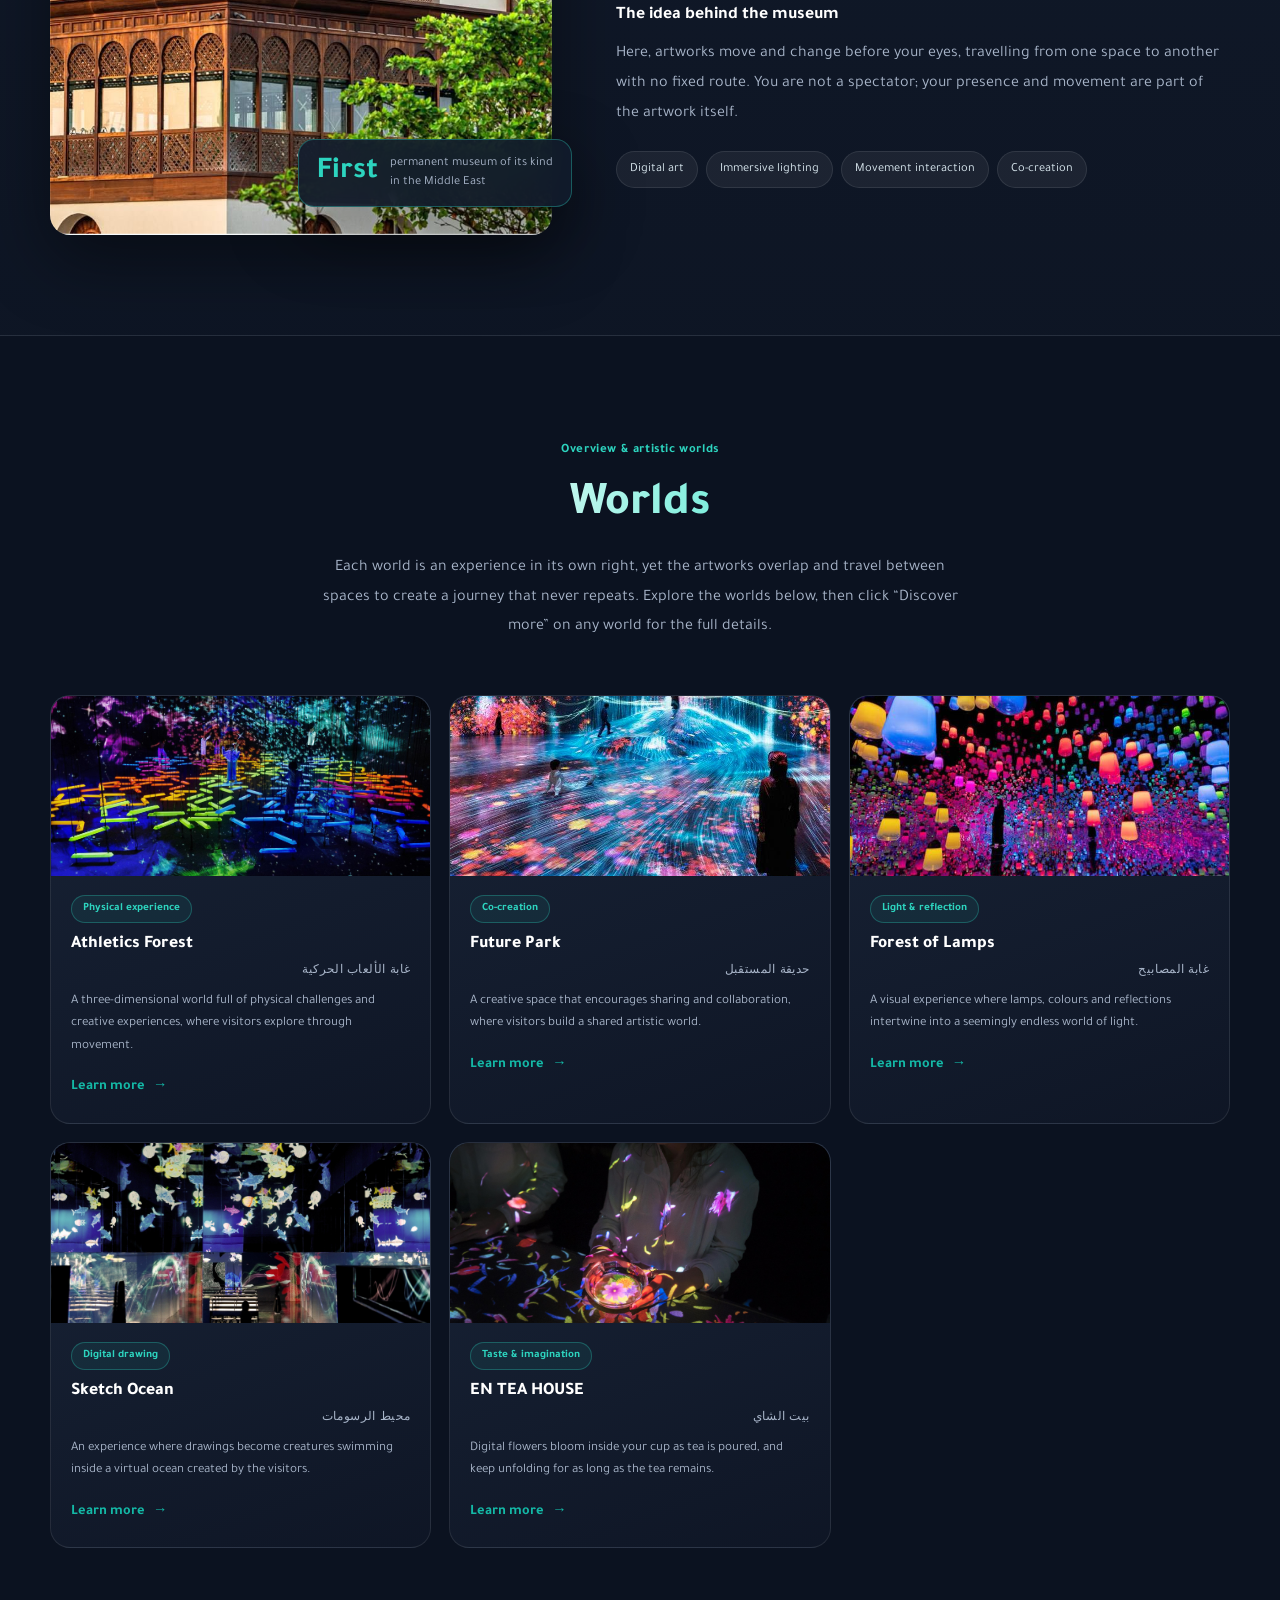
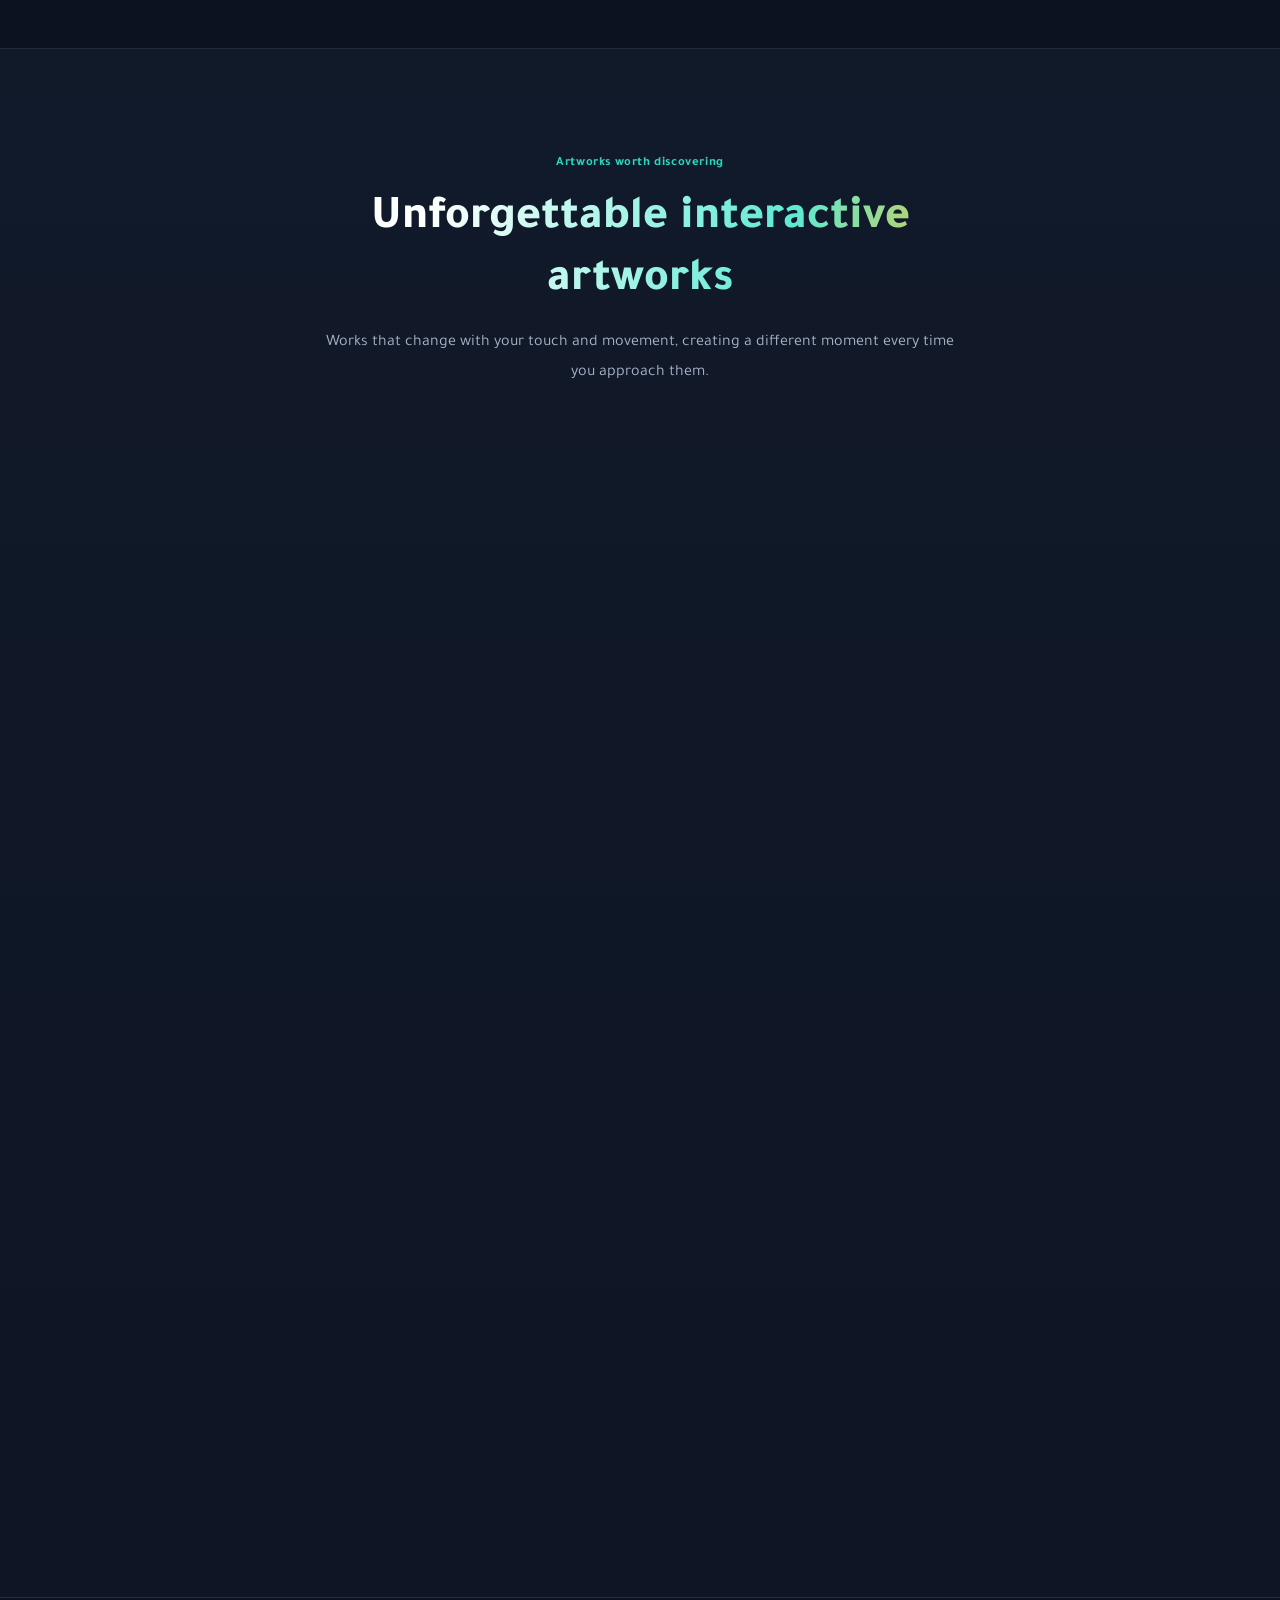
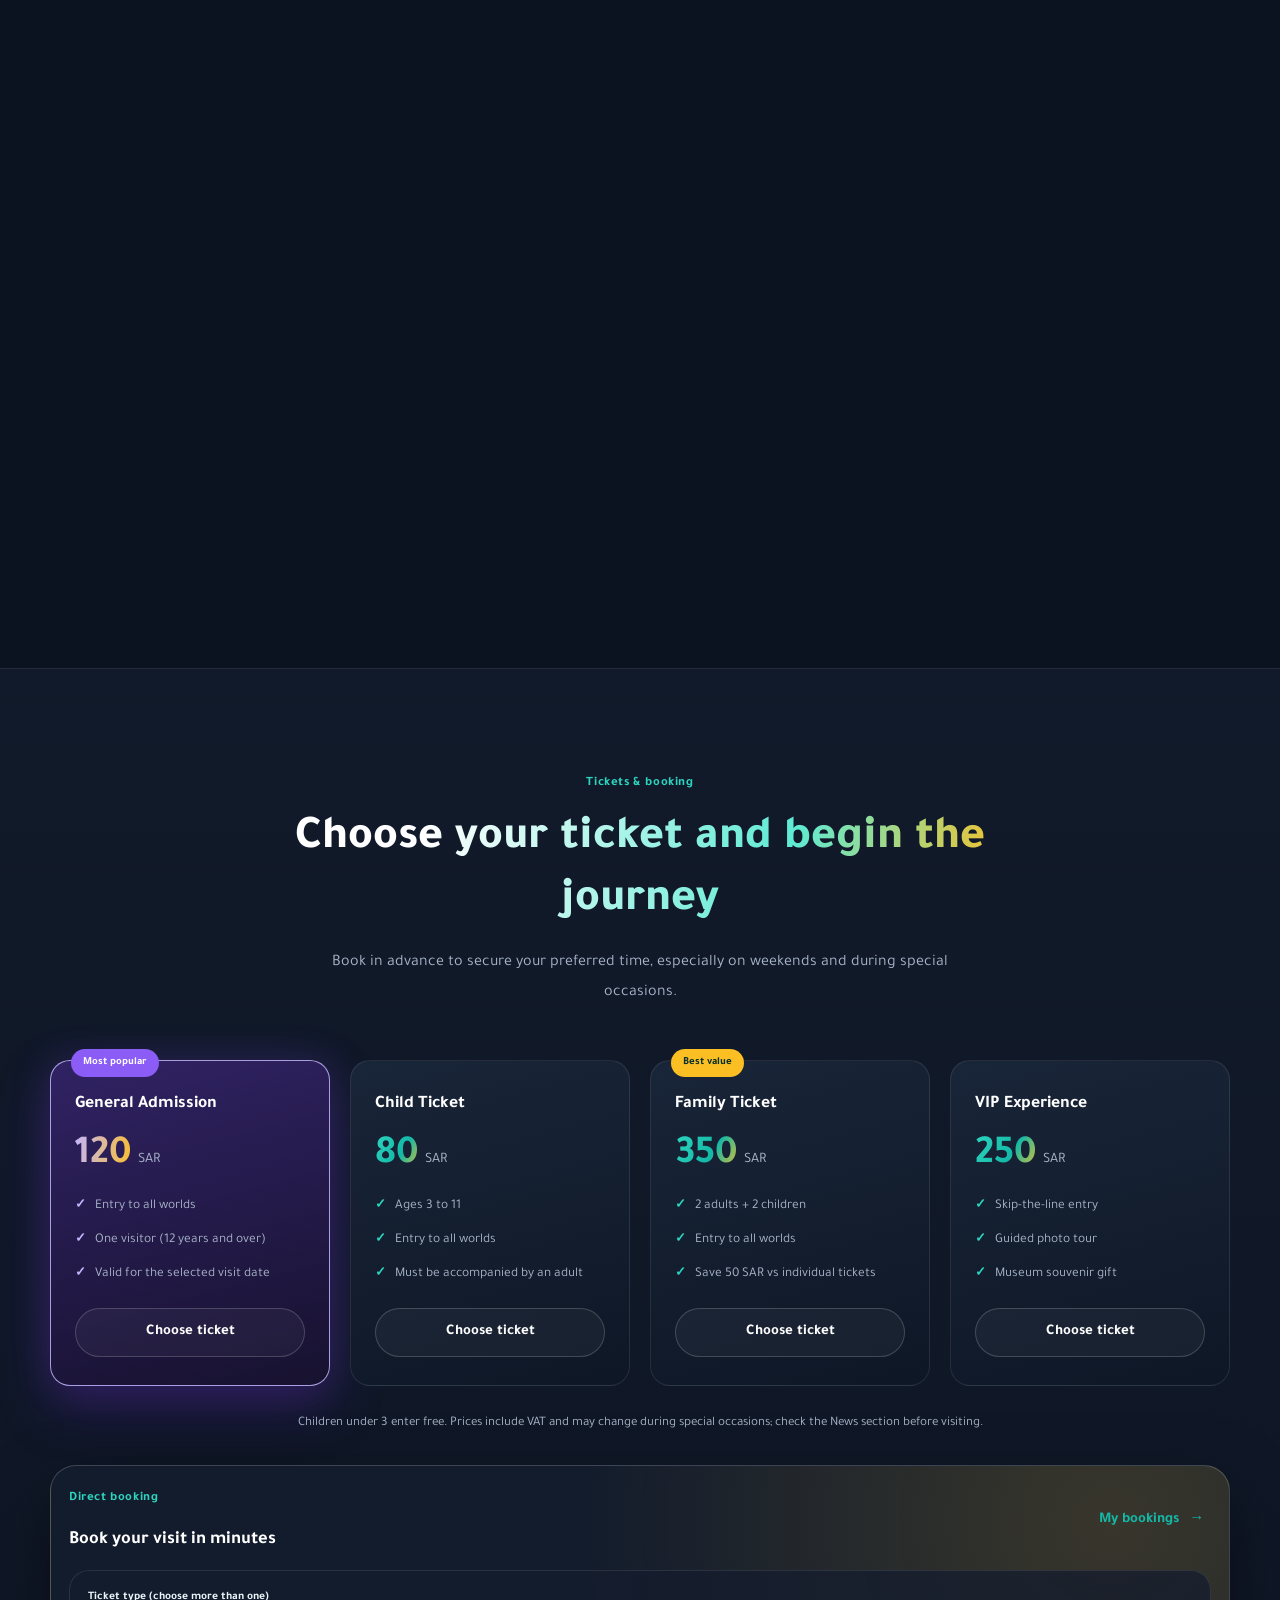
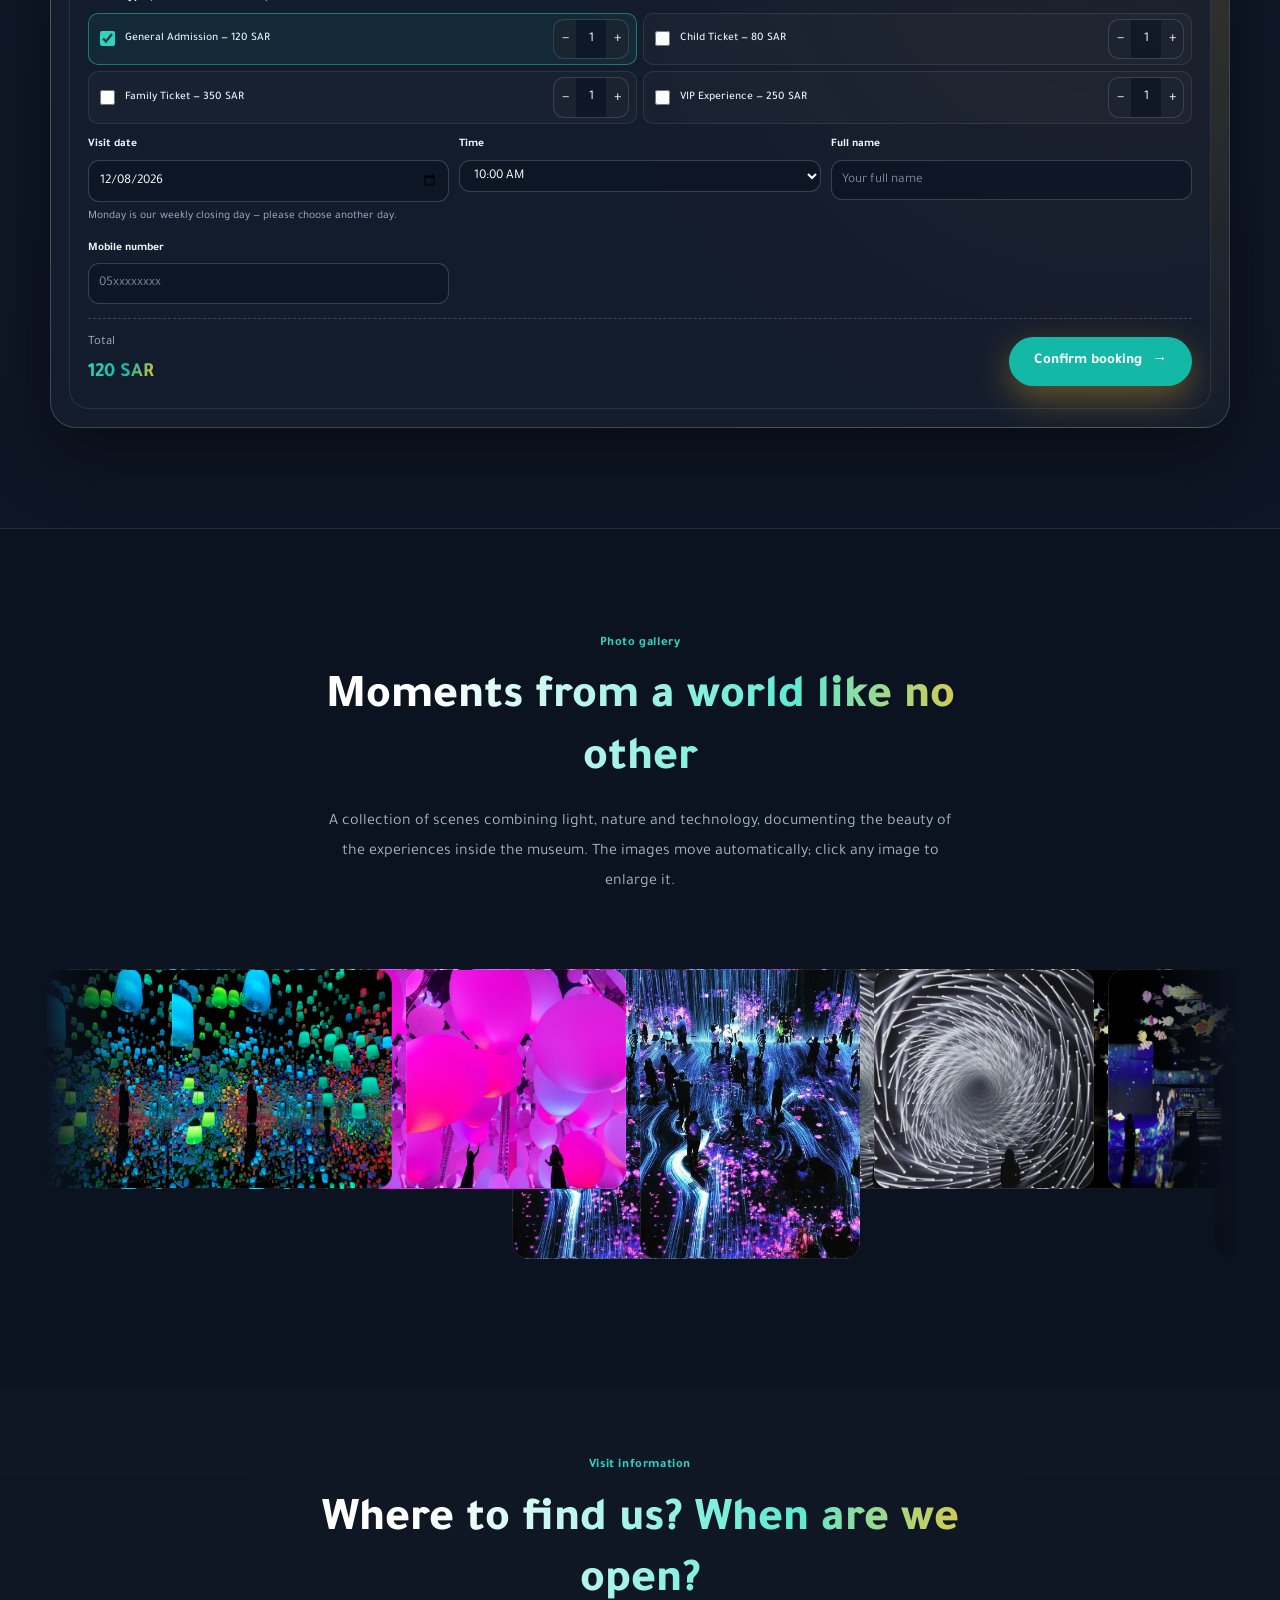
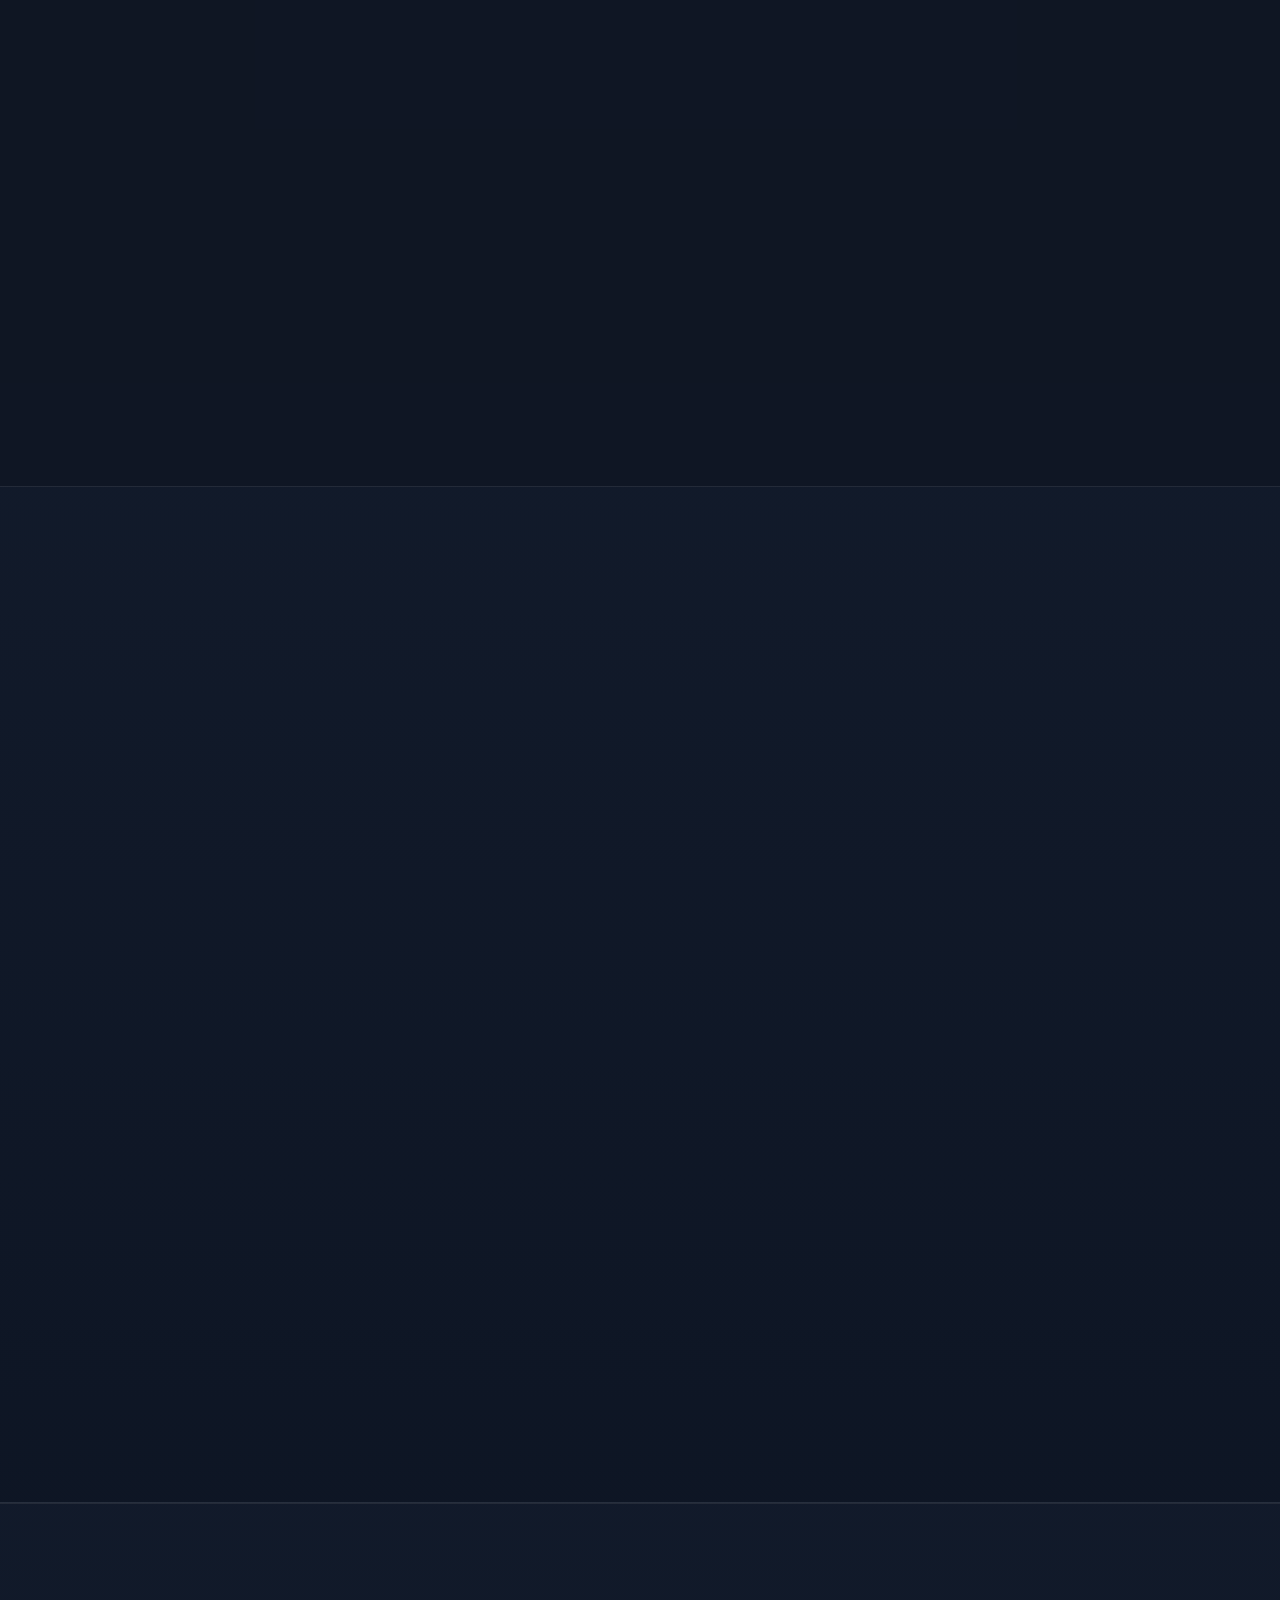
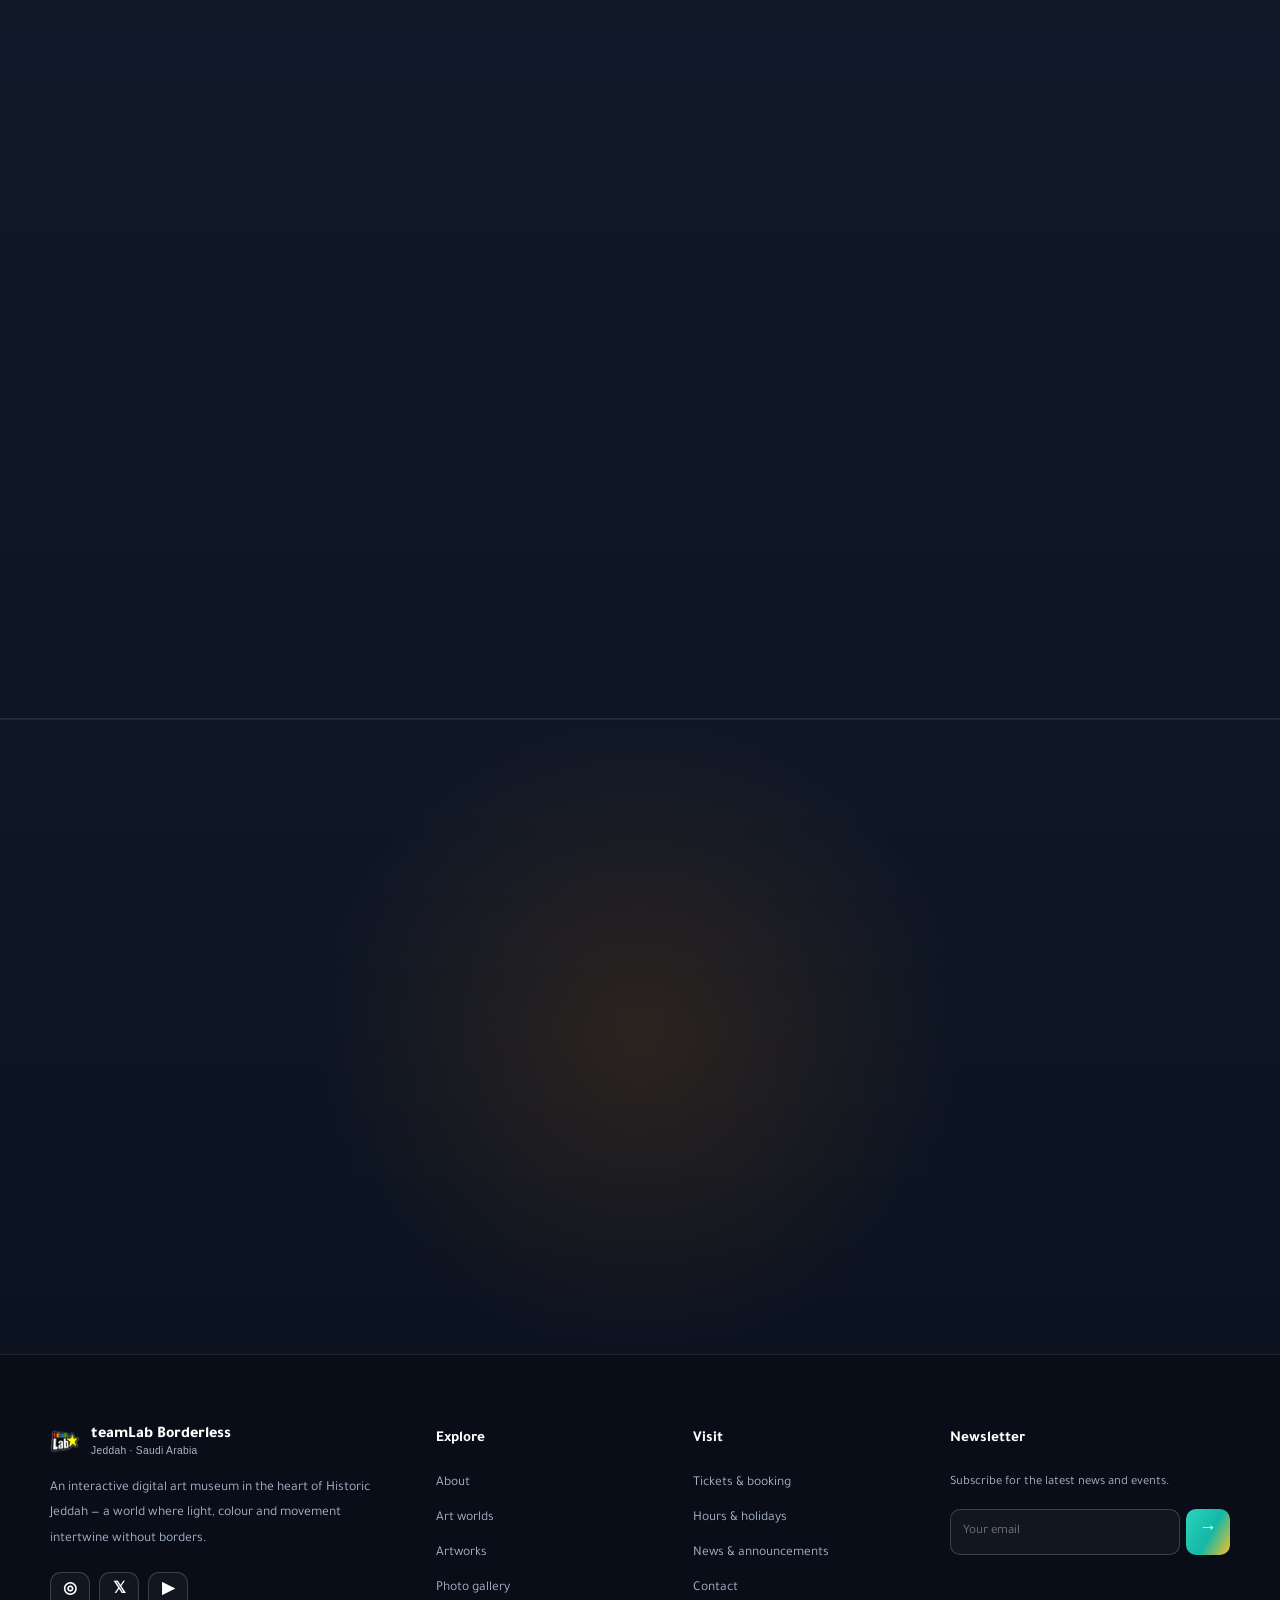
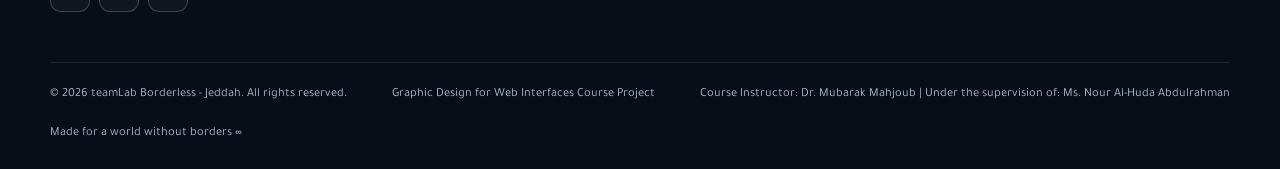
==== commit 2a7f2c98: "Edit logo in the header" ====
--- a/en.html
+++ b/en.html
@@ -7,7 +7,7 @@
   <meta name="theme-color" content="#0b1220">
   <link rel="icon" type="image/png" href="assets/img/Logo.png">
   <link rel="apple-touch-icon" href="assets/img/Logo.png">
-  <title>teamLab Borderless | Jeddah - Saudi Arabia</title>
+  <title>teamLab Borderless | Haneen Zeed1567781</title>
 
   <link rel="preconnect" href="https://fonts.googleapis.com">
   <link rel="preconnect" href="https://fonts.gstatic.com" crossorigin>
@@ -21,7 +21,7 @@
   <header class="site-header" id="site-header">
     <div class="container header-inner">
       <a class="brand" href="#home" aria-label="teamLab Borderless - Home">
-        <span class="brand-mark" aria-hidden="true">
+        <span>
           <img src="assets/img/Logo.png" alt="" width="30" height="30">
         </span>
         <span class="brand-text">
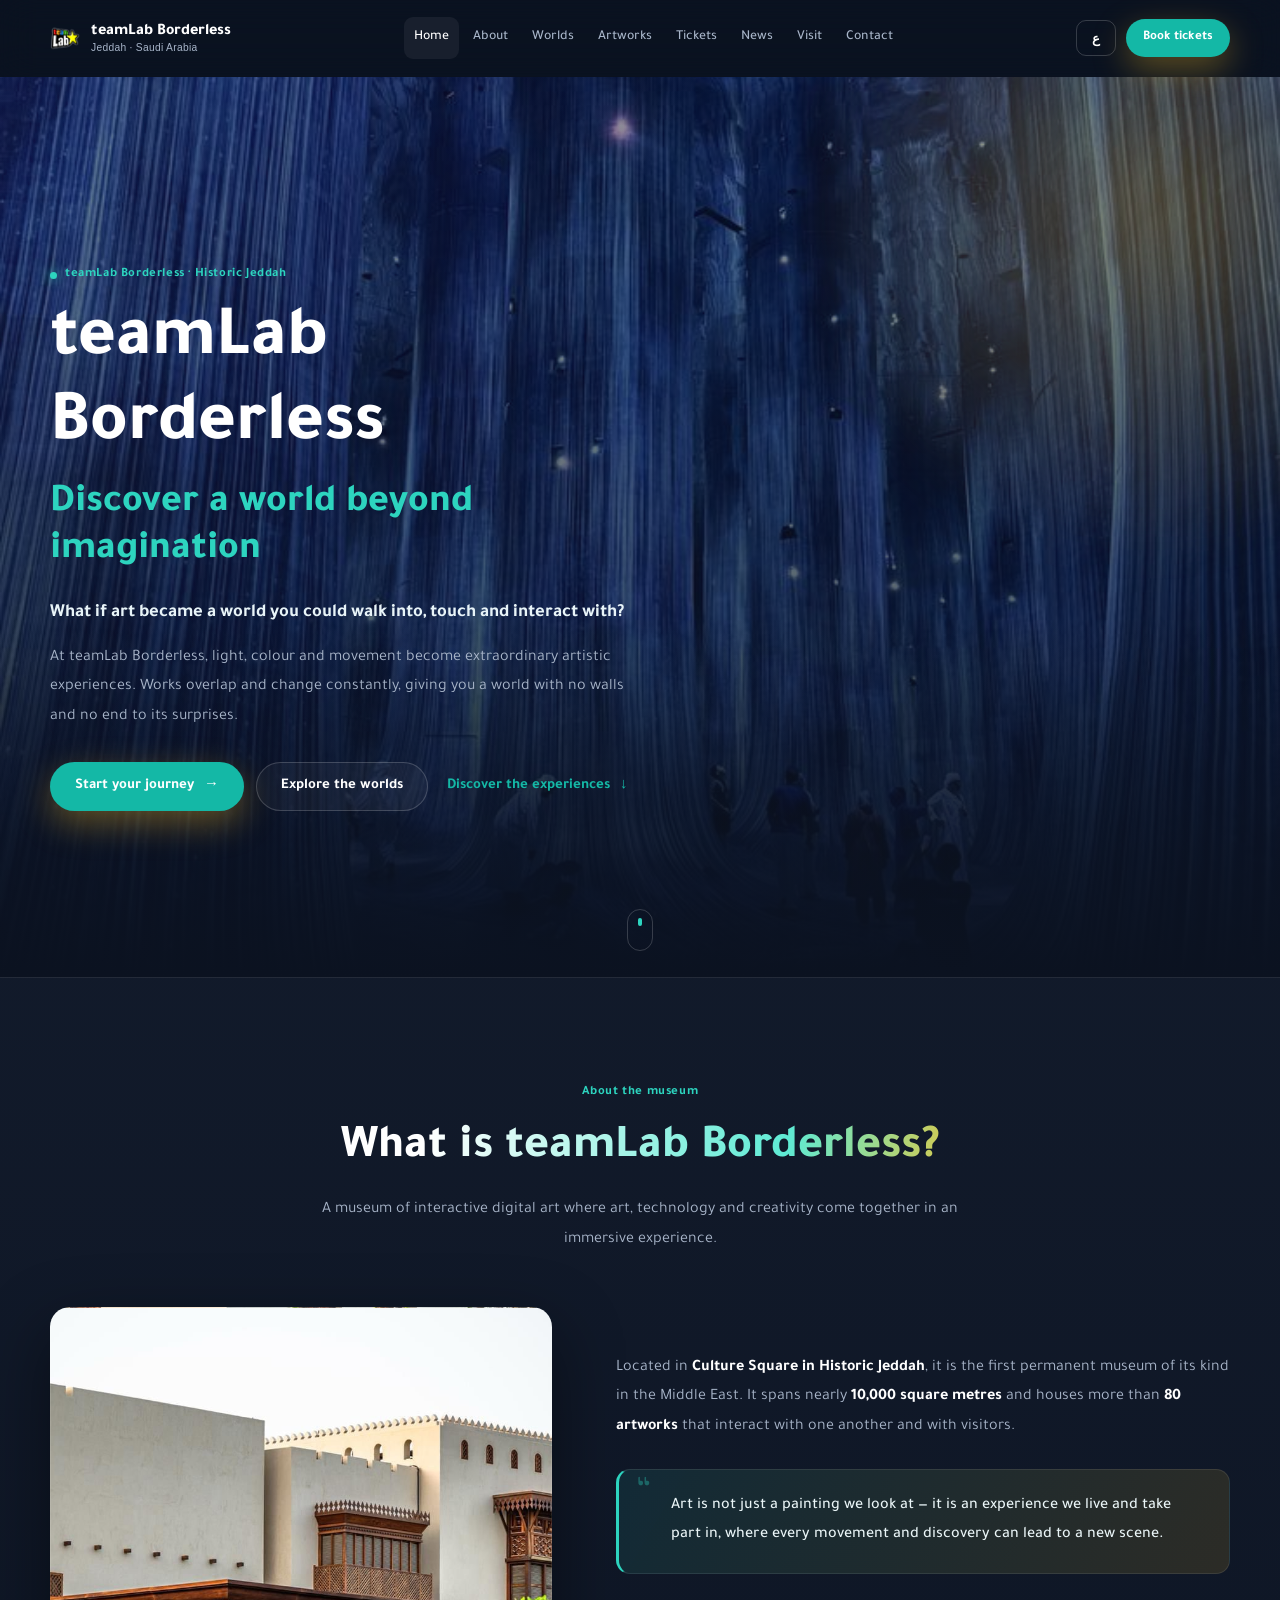
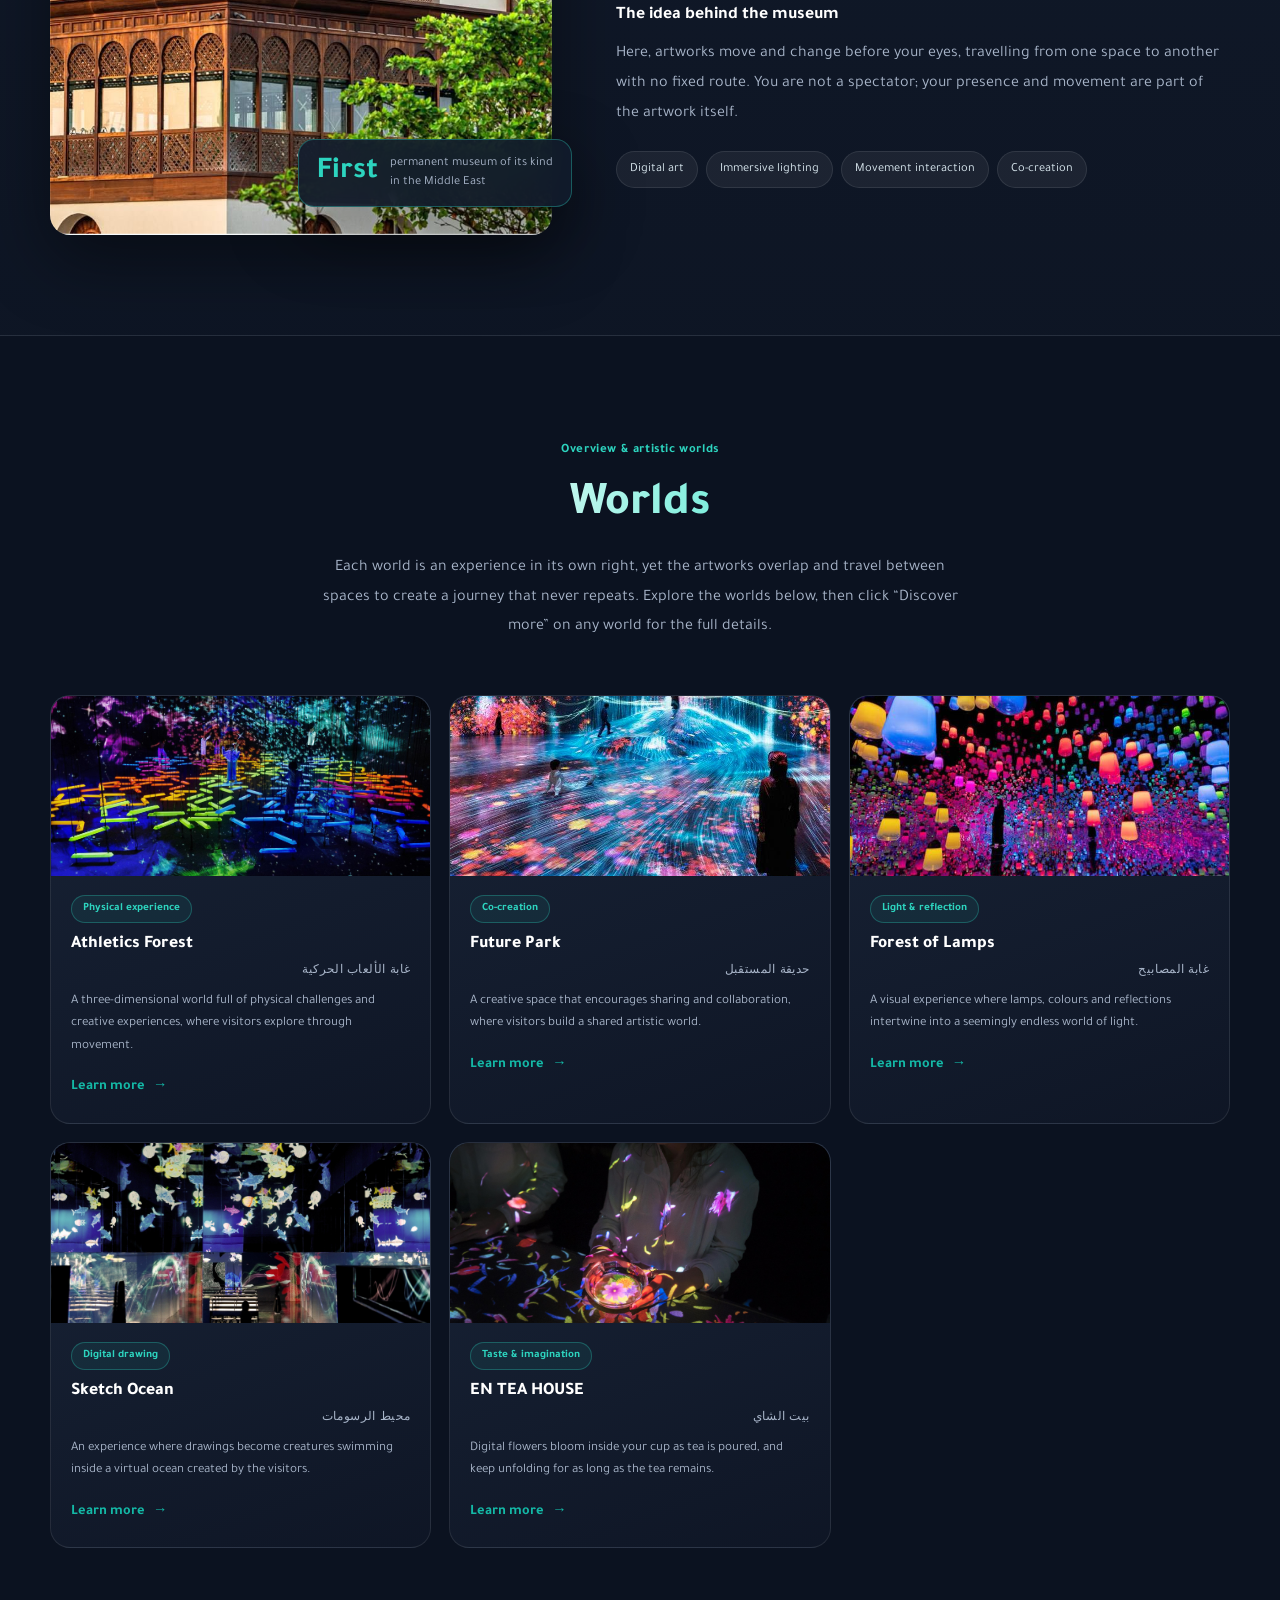
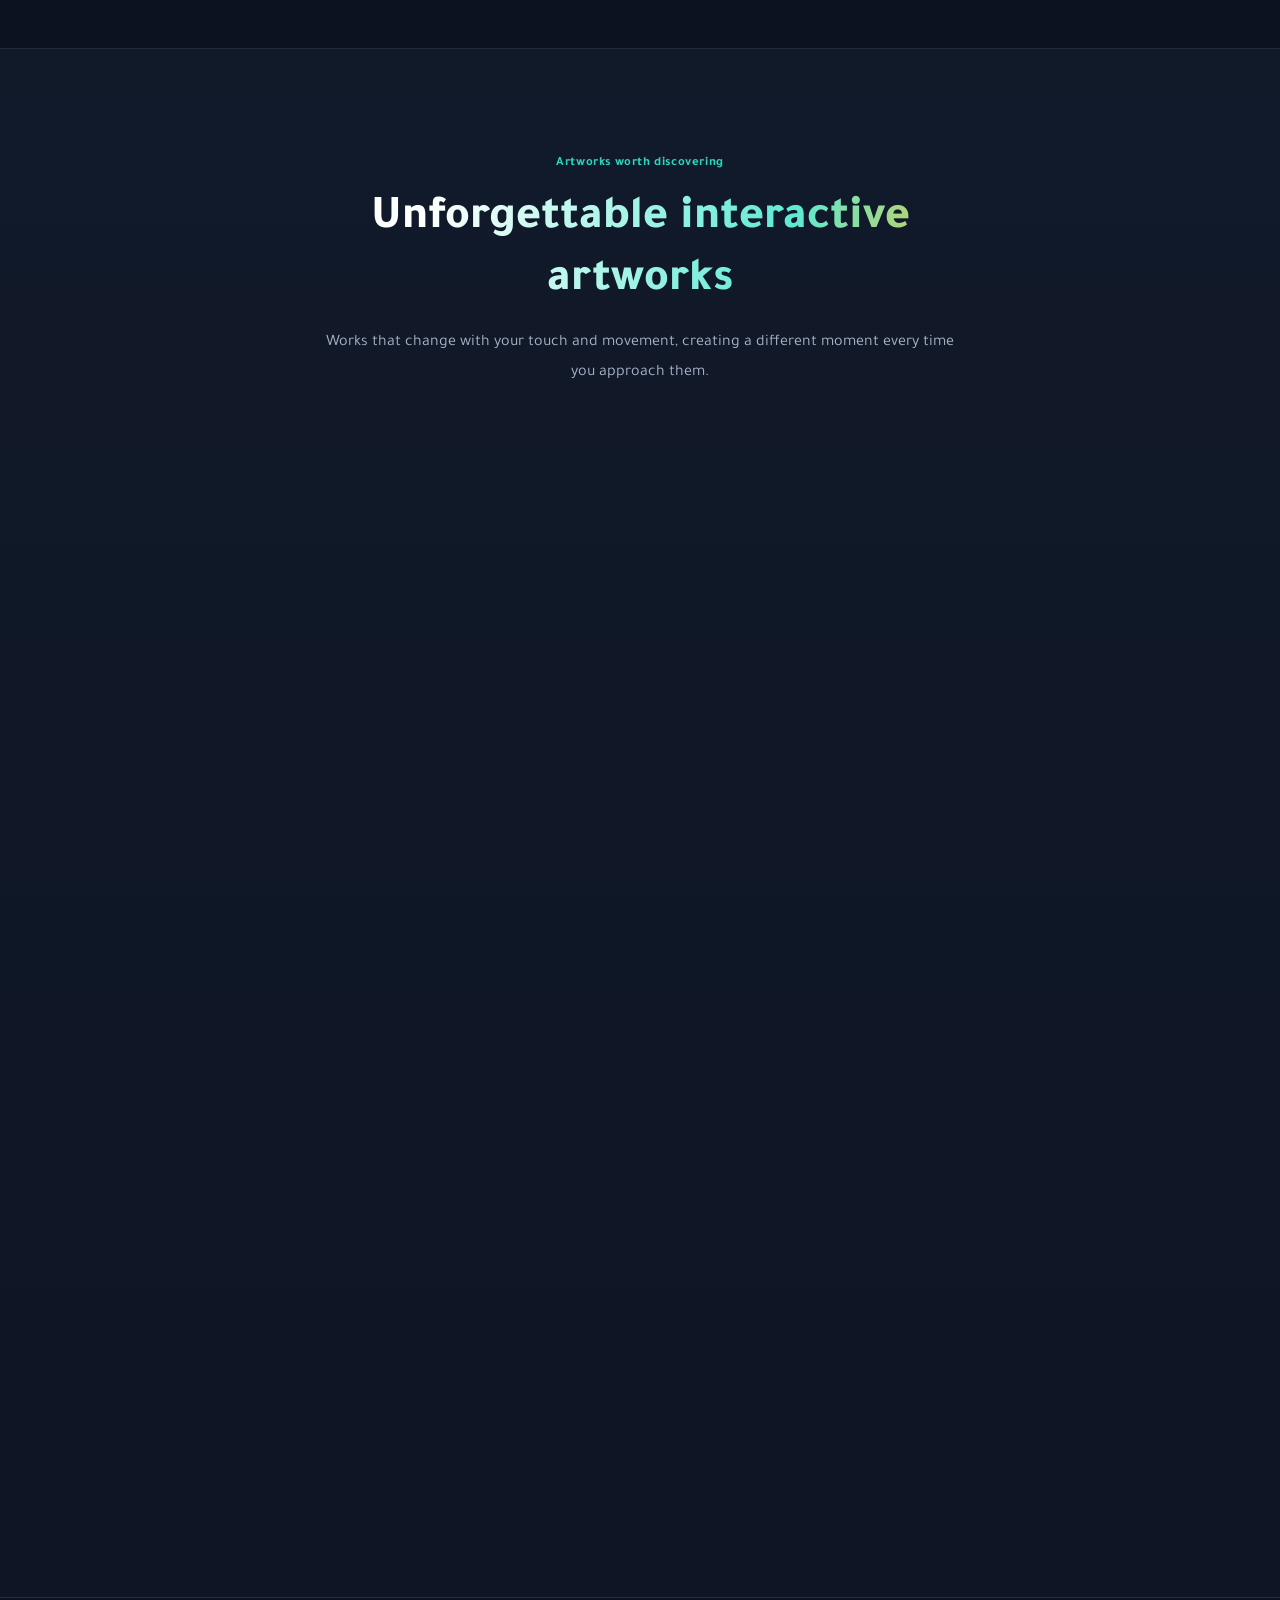
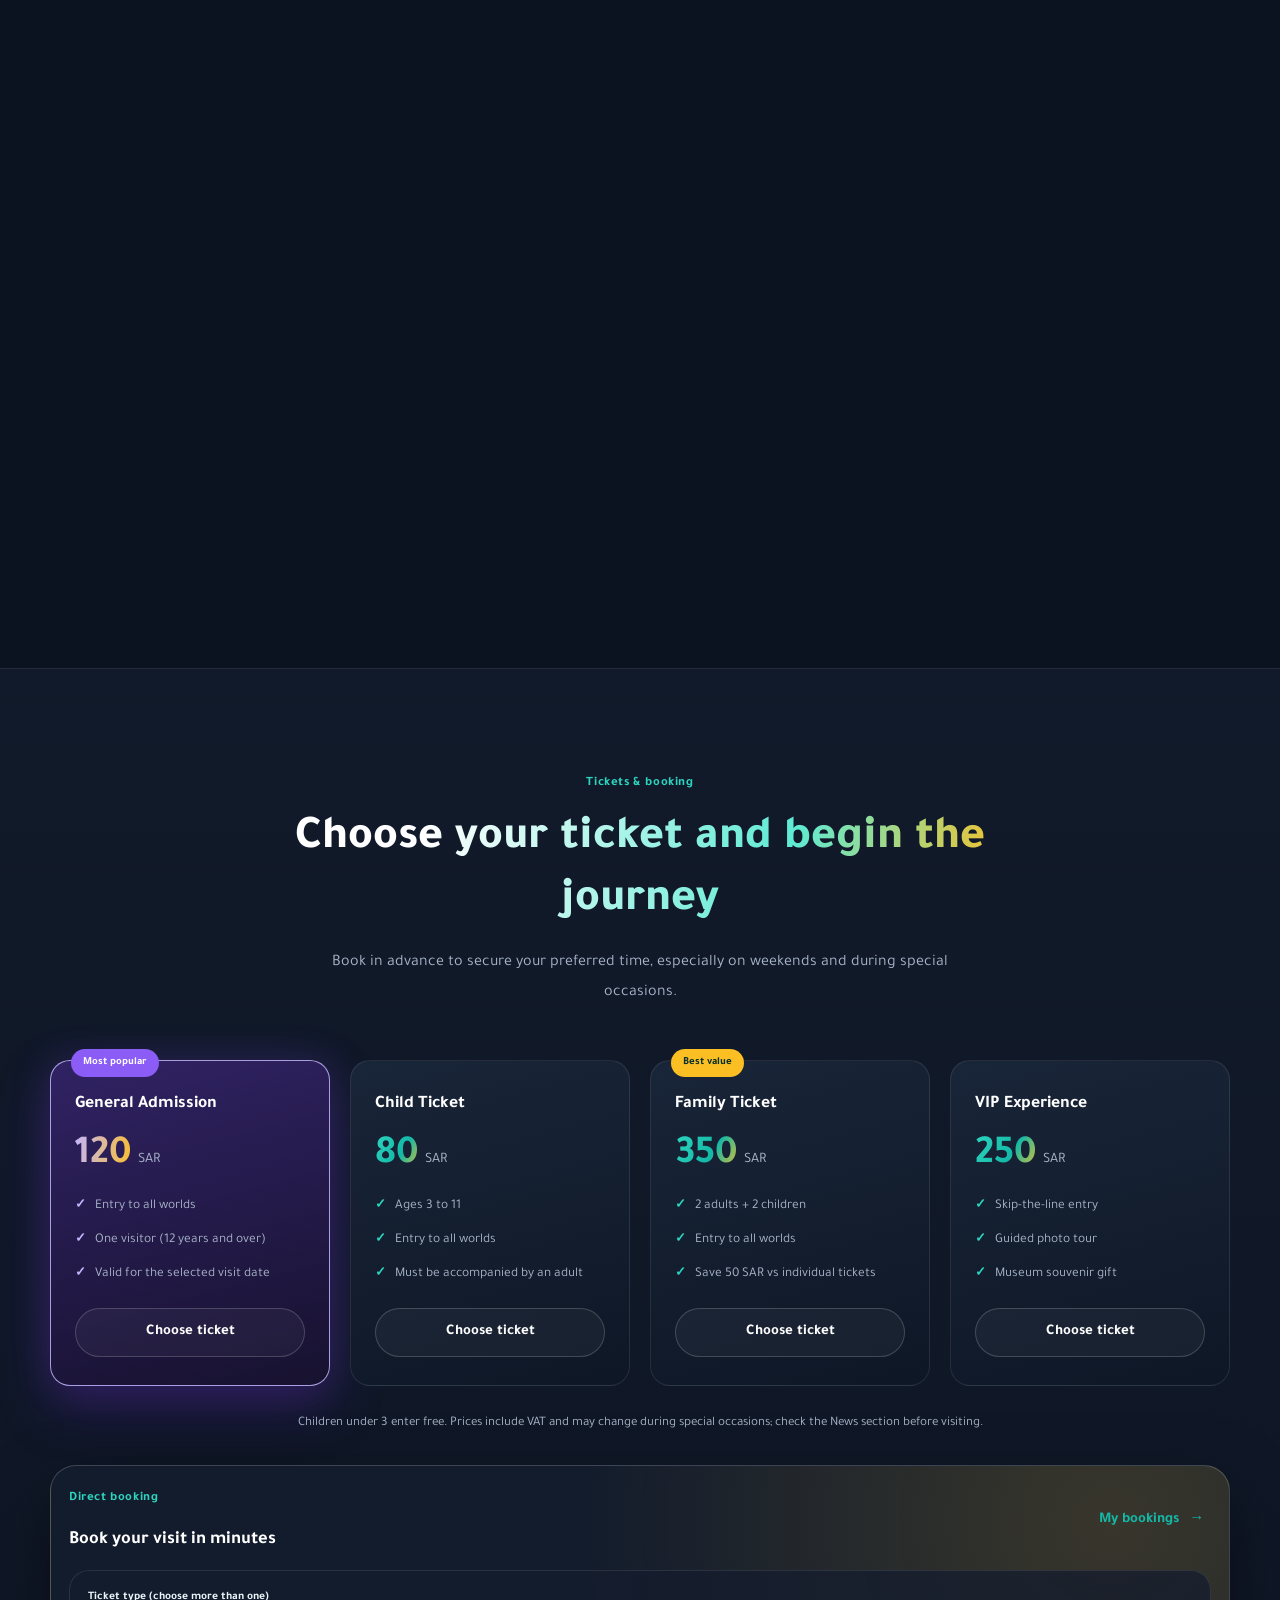
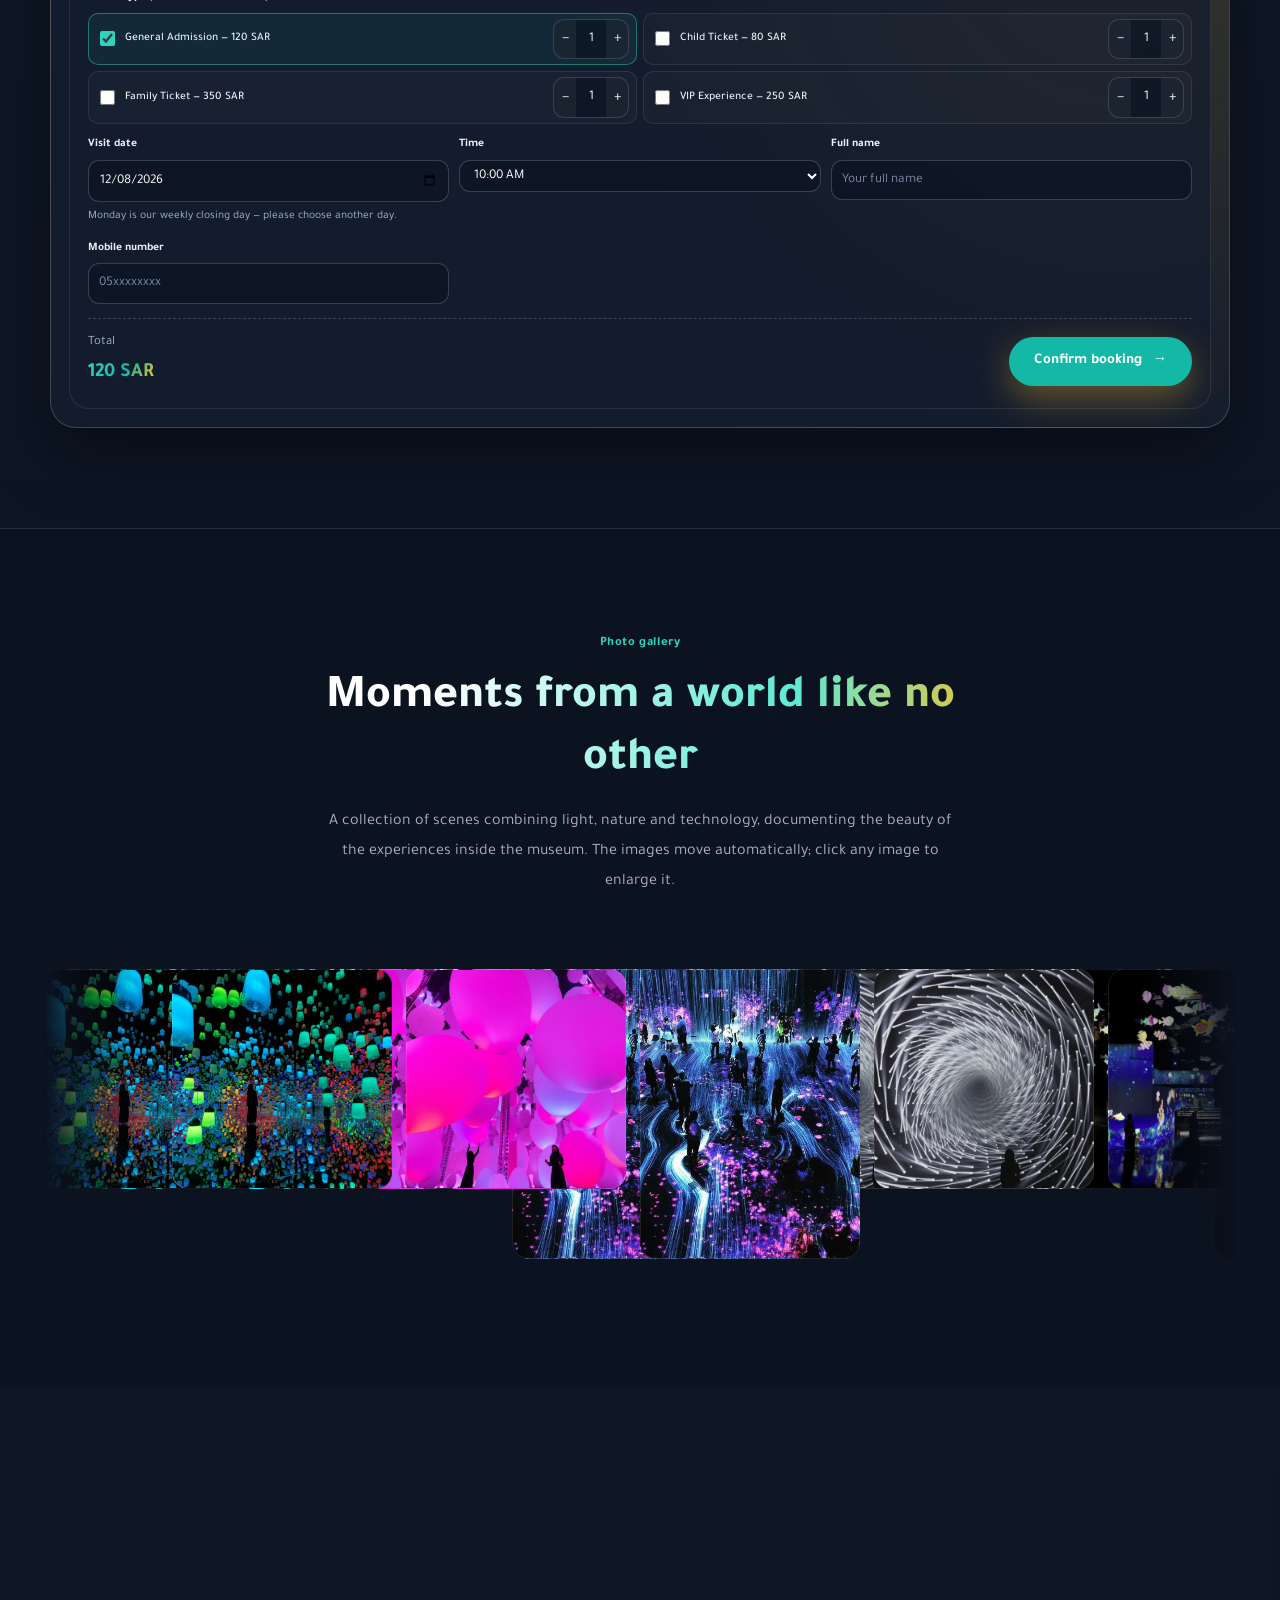
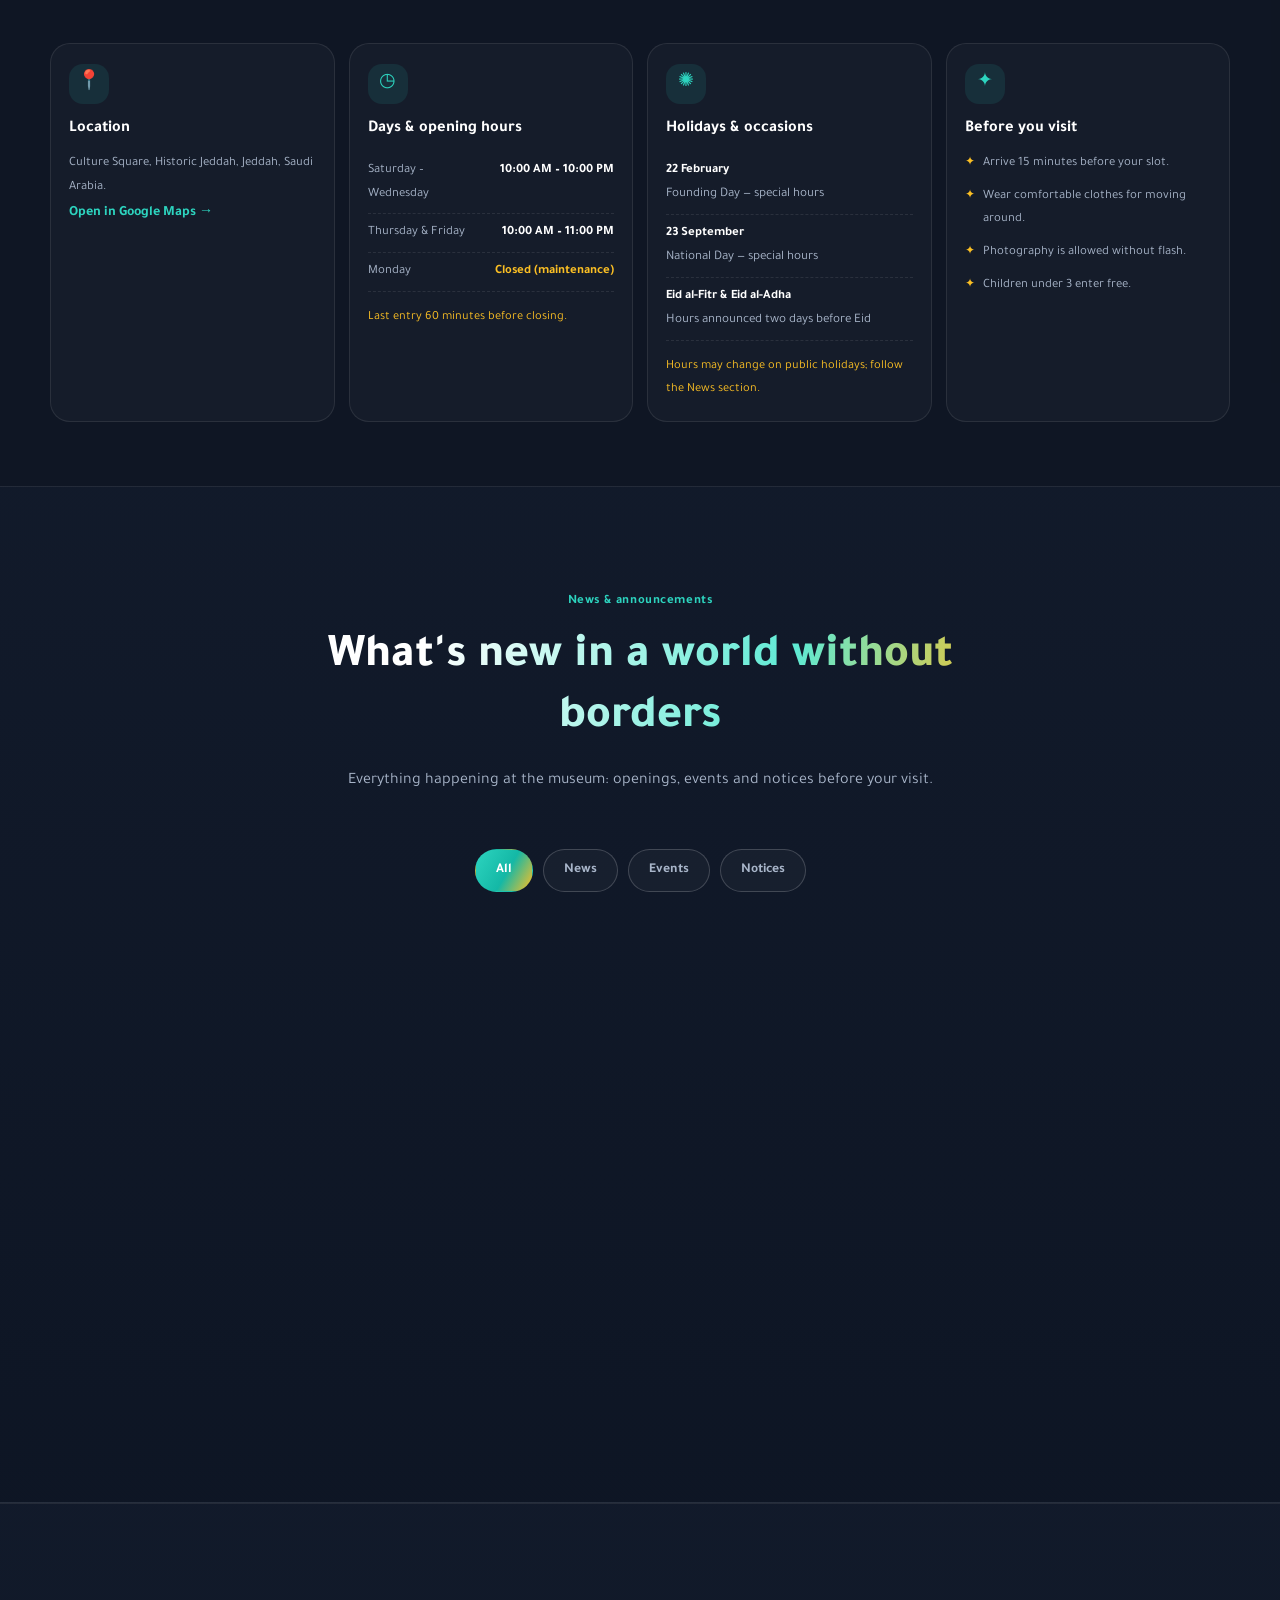
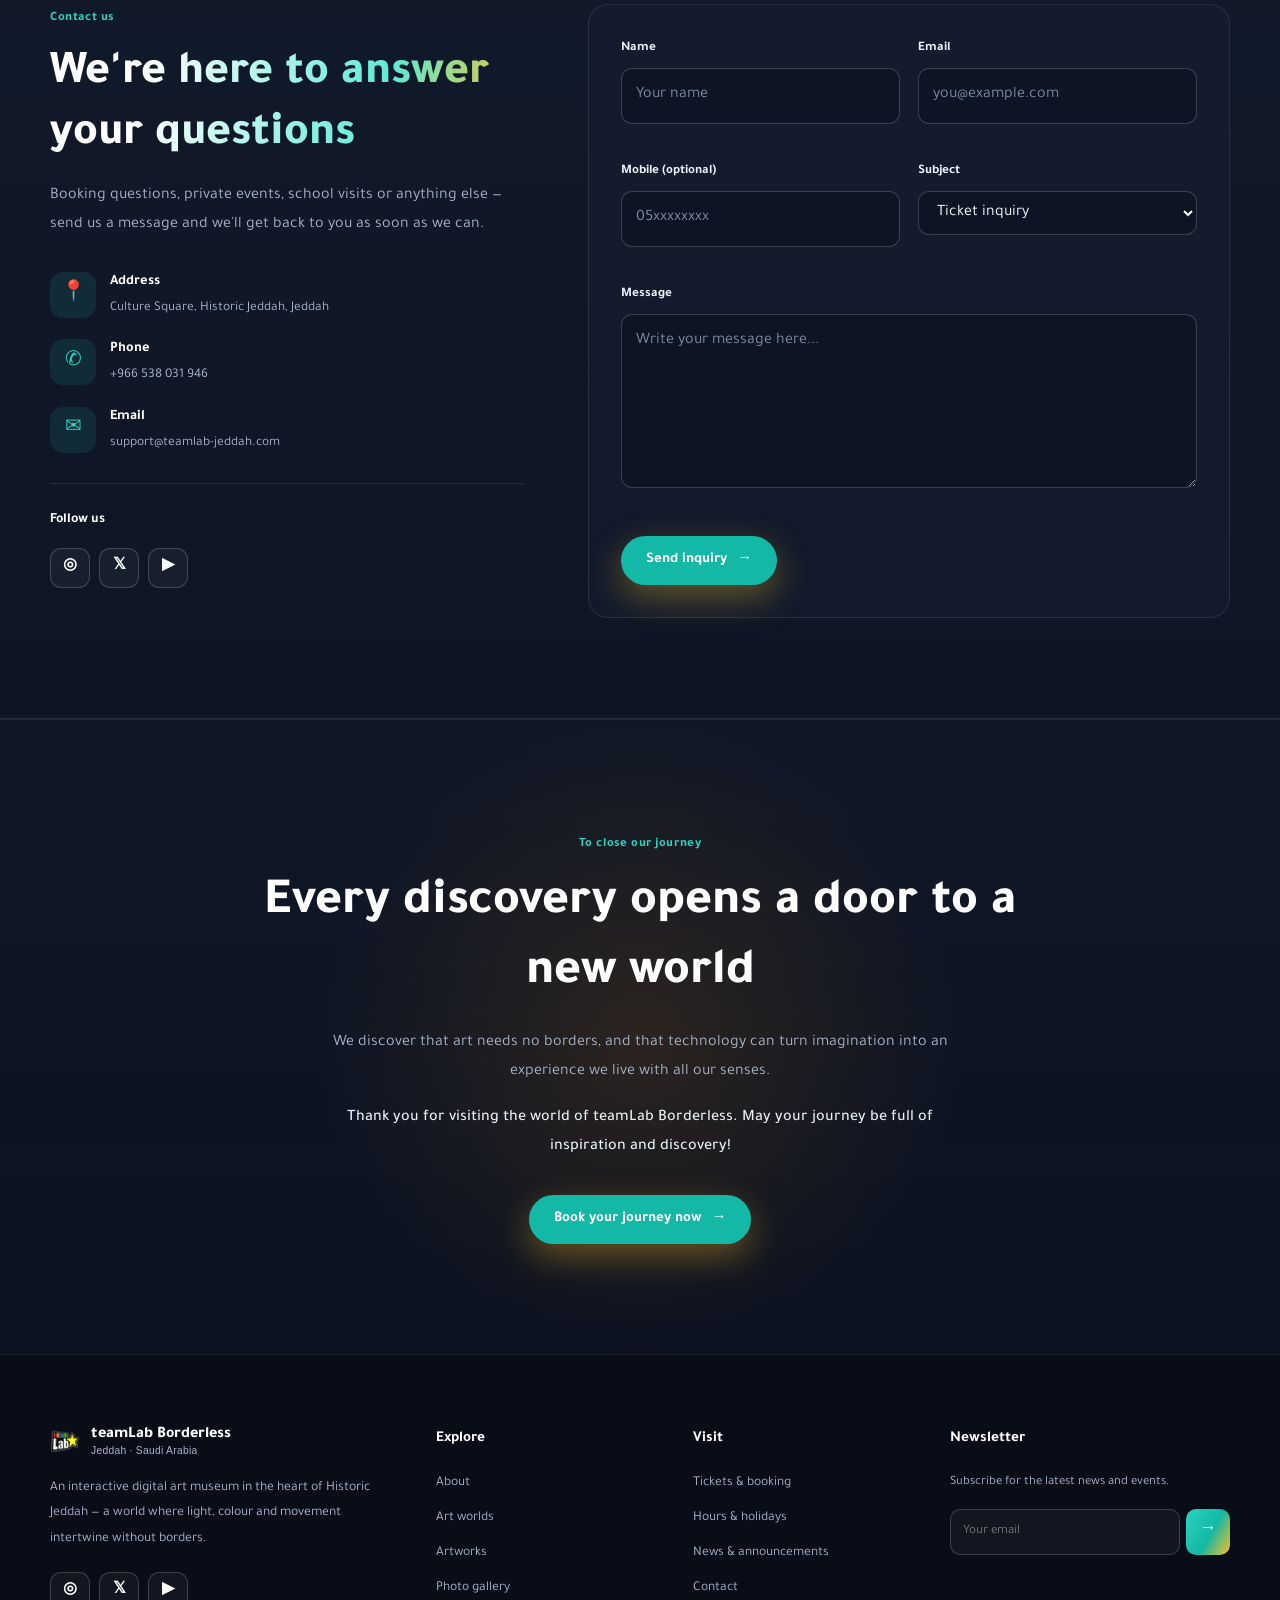
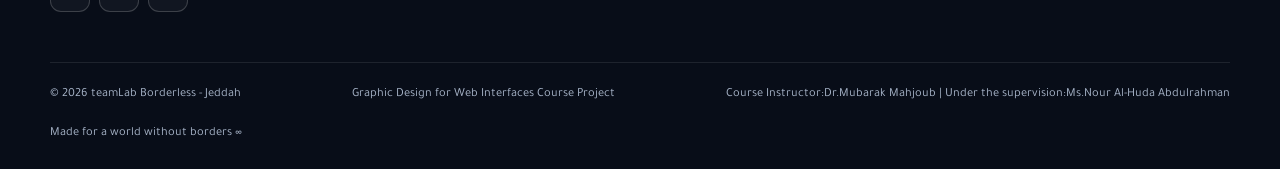
==== commit 3765d060: "Updare for a What makes the museum different?" ====
--- a/en.html
+++ b/en.html
@@ -12,7 +12,7 @@
   <link rel="preconnect" href="https://fonts.googleapis.com">
   <link rel="preconnect" href="https://fonts.gstatic.com" crossorigin>
   <link href="https://fonts.googleapis.com/css2?family=Tajawal:wght@400;500;700;800&display=swap" rel="stylesheet">
-  <link rel="stylesheet" href="assets/css/style.css?v=16">
+  <link rel="stylesheet" href="assets/css/style.css?v=17">
 </head>
 <body>
   <a class="skip-link" href="#main">Skip to content</a>
@@ -680,10 +680,9 @@
       </div>
     </div>
     <div class="container footer-bottom">
-      <span>© <span id="year">2026</span> teamLab Borderless - Jeddah. All rights reserved.</span>
+      <span>© <span id="year">2026</span> teamLab Borderless - Jeddah</span>
       <span>Graphic Design for Web Interfaces Course Project</span>
-      <span>Course Instructor: Dr. Mubarak Mahjoub | Under the supervision of: Ms. Nour Al-Huda Abdulrahman</span>
-
+      <span>Course Instructor:Dr.Mubarak Mahjoub | Under the supervision:Ms.Nour Al-Huda Abdulrahman</span>
       <span>Made for a world without borders <span aria-hidden="true">∞</span></span>
     </div>
   </footer>
--- a/assets/css/style.css
+++ b/assets/css/style.css
@@ -287,14 +287,14 @@
 .feature-icon {
   display: grid; place-items: center; width: 58px; height: 58px; margin: 0 auto 16px;
   border-radius: 17px; font-size: 1.7rem; color: #fff;
-  background: linear-gradient(135deg, #60a5fa, #3b82f6); box-shadow: 0 12px 30px rgba(59, 130, 246, .32);
+  background: #7560A8; box-shadow: 0 12px 30px rgba(117, 96, 168, .32);
 }
 .feature-card h3 { font-size: 1.08rem; margin-bottom: 8px; }
 .feature-card p { color: var(--muted); font-size: .88rem; }
-/* A soft light blue replaces the old yellow/violet accent in this section only.
+/* Exact #7560A8 accent for this section only.
    Use background-image (not the shorthand) so background-clip:text is preserved. */
 #difference .section-title {
-  background-image: linear-gradient(100deg, #fff 20%, #5eead4 70%, #93c5fd);
+  background-image: linear-gradient(100deg, #fff 20%, #5eead4 70%, #7560A8);
   -webkit-background-clip: text; background-clip: text; color: transparent;
 }
 
